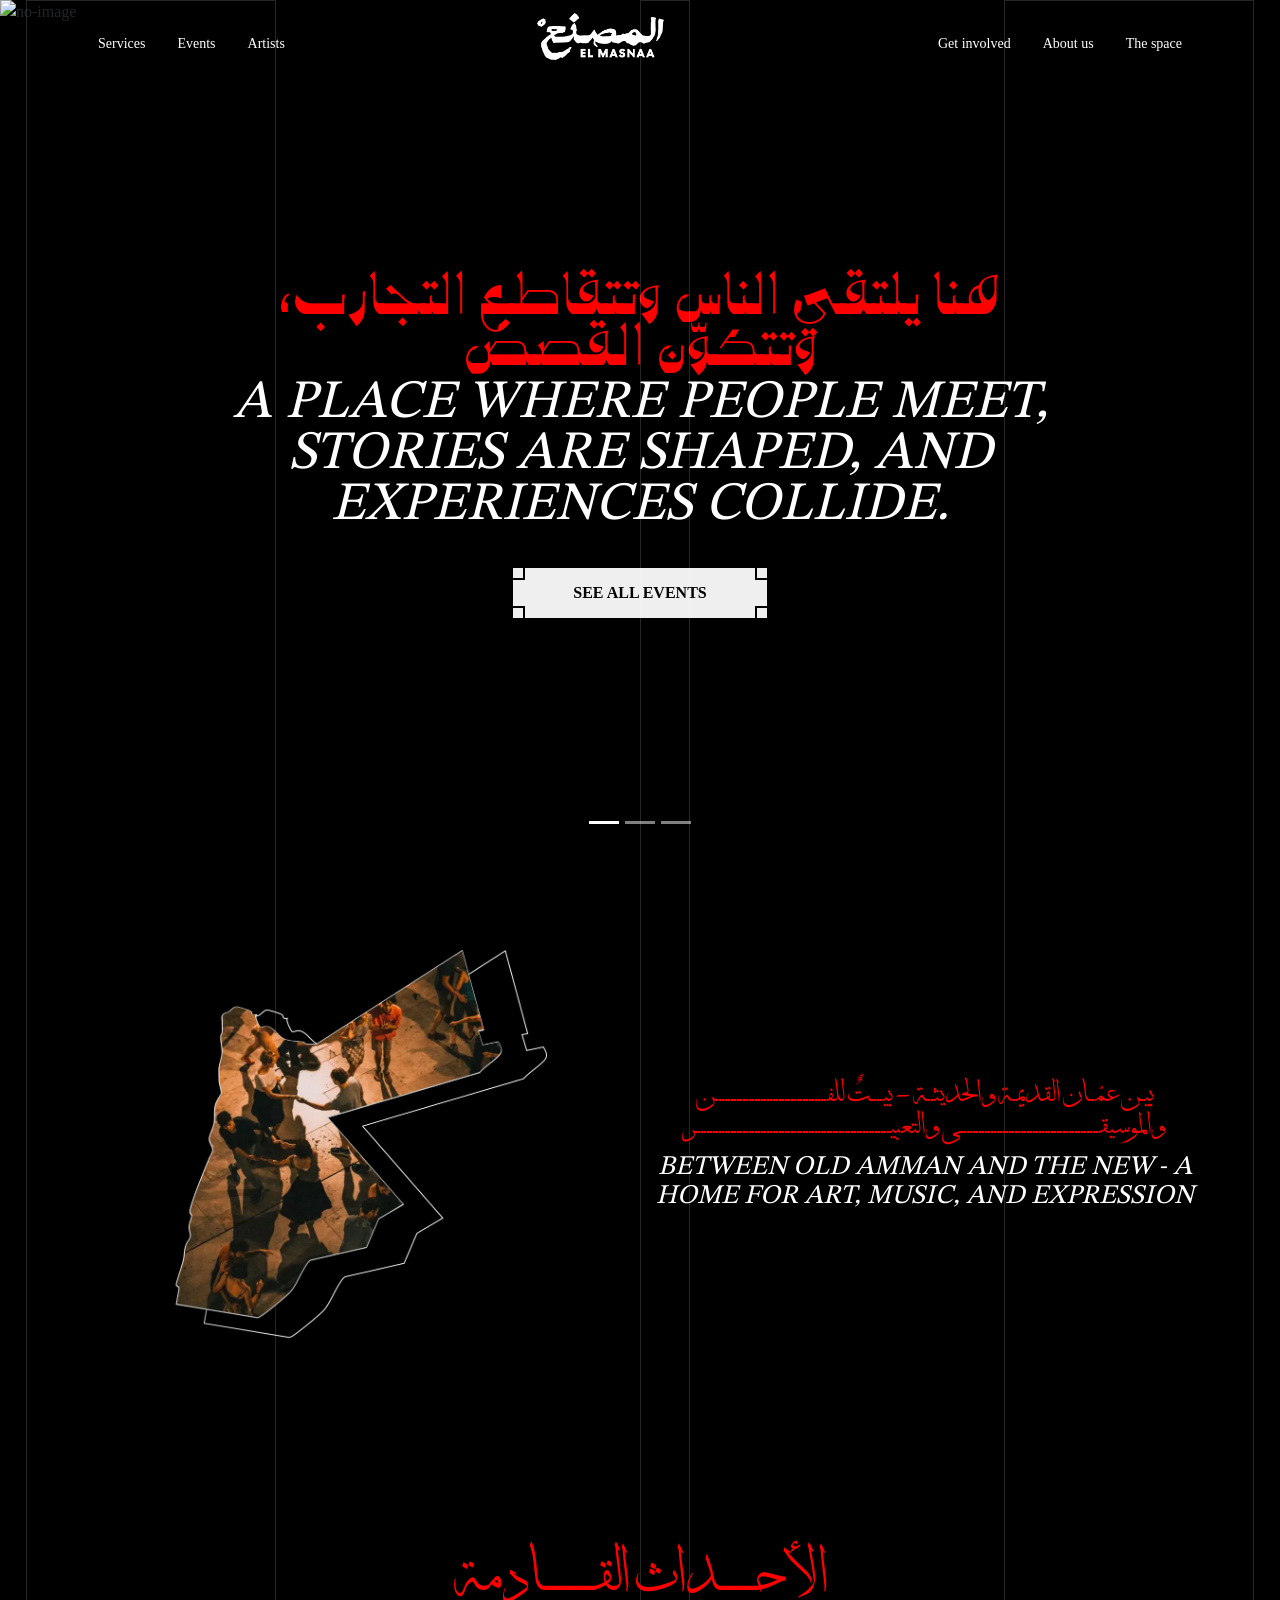
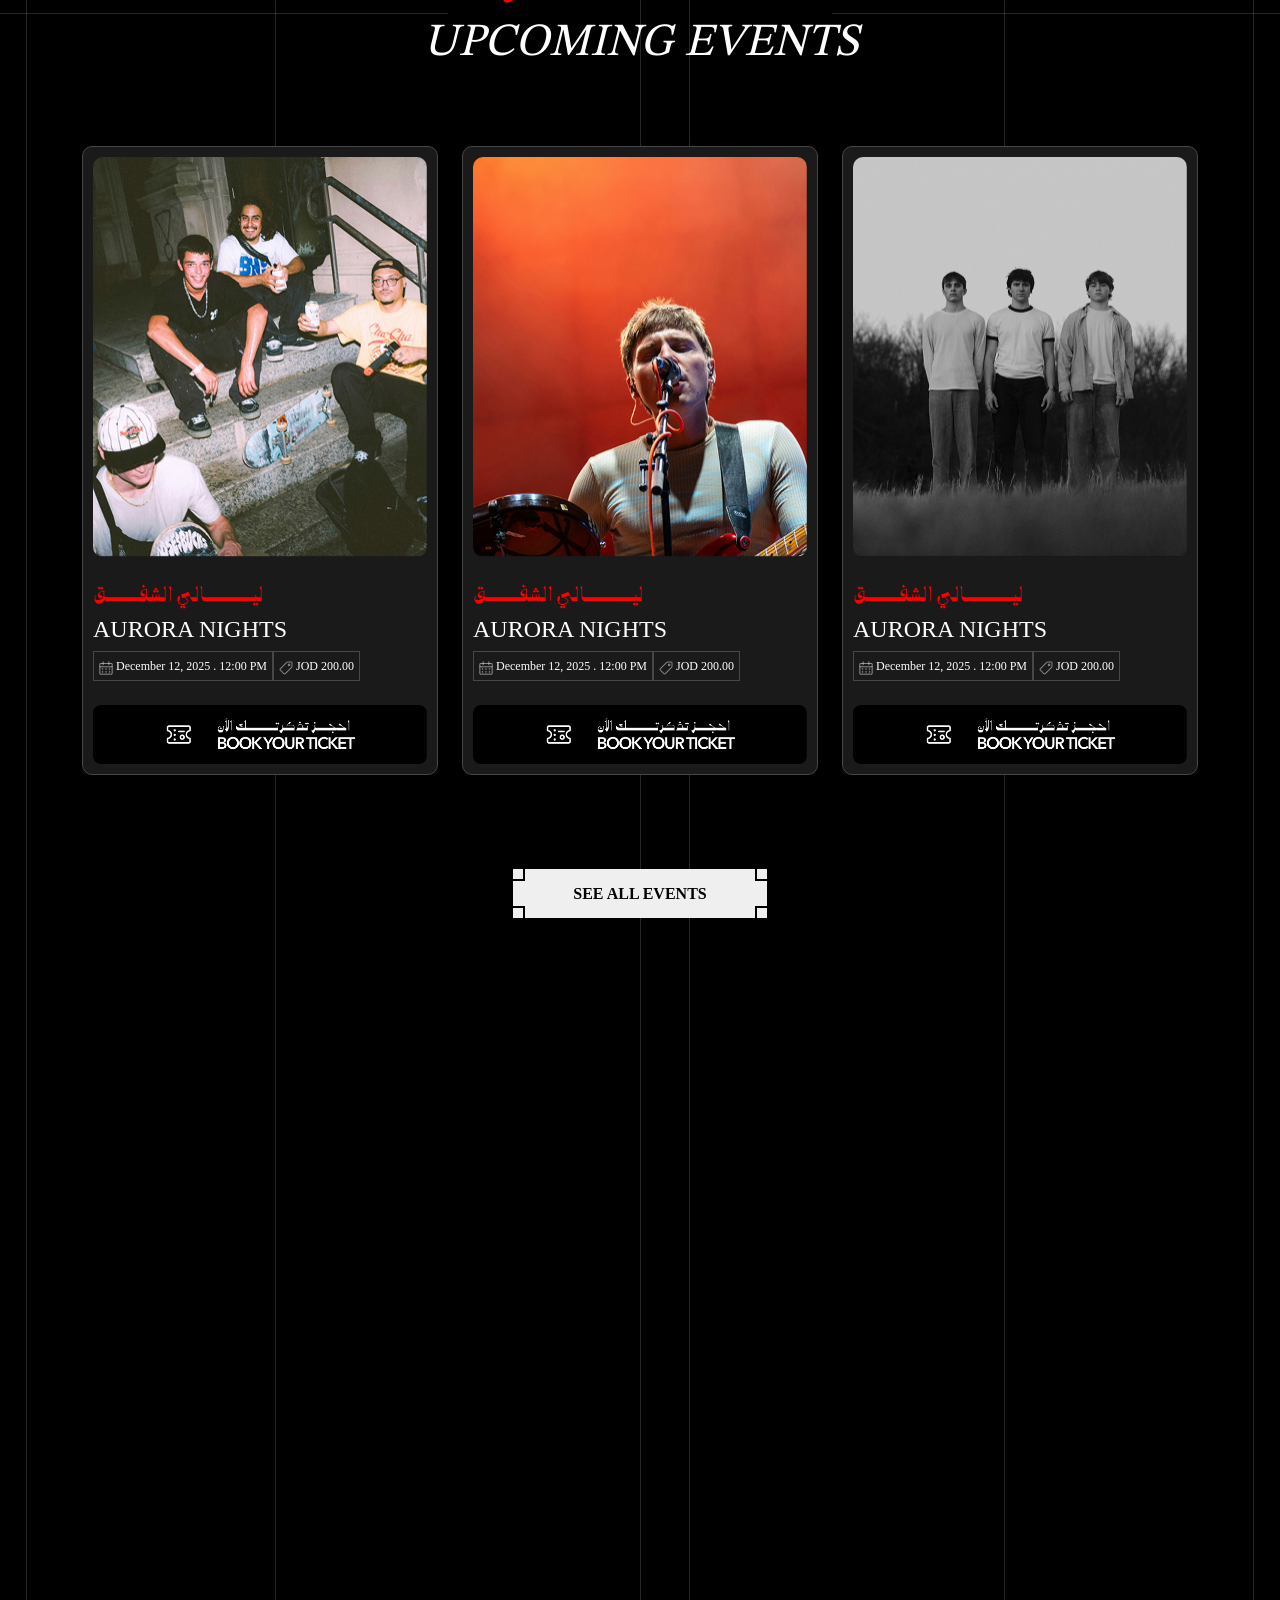
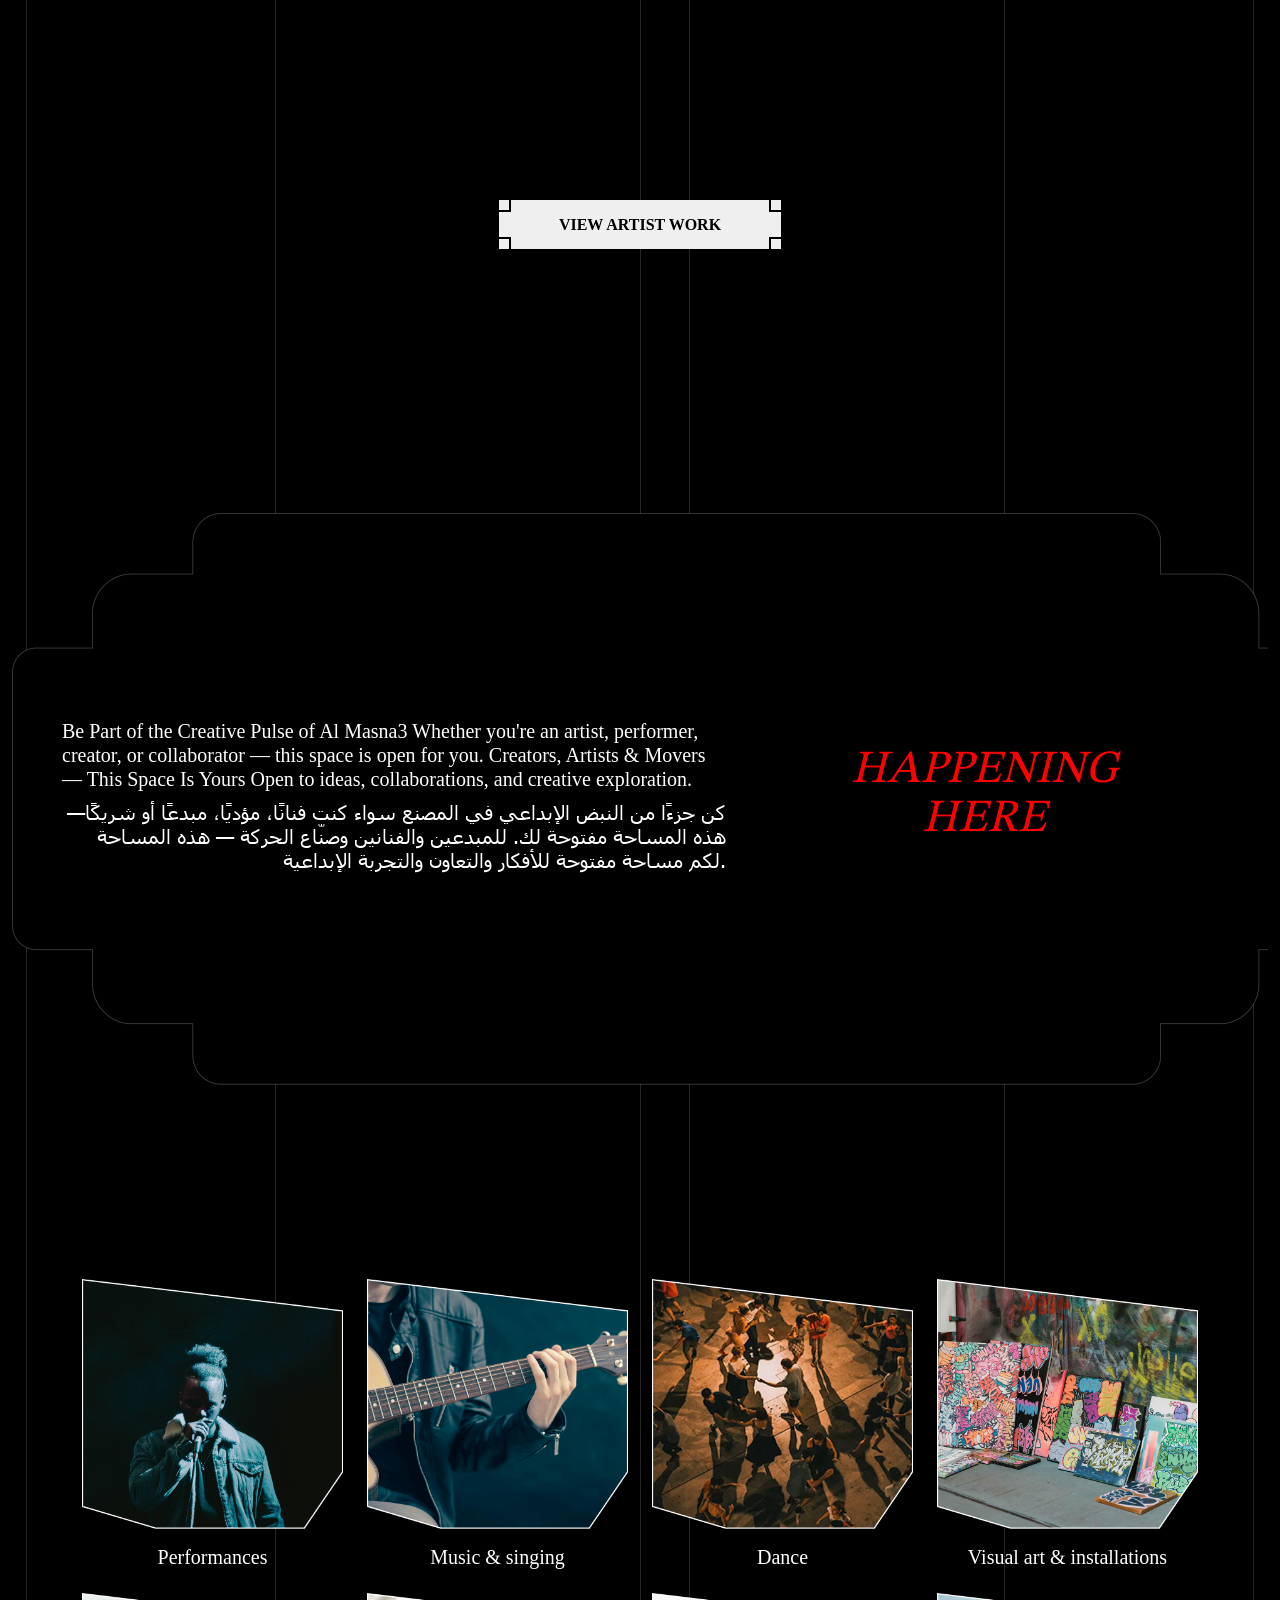
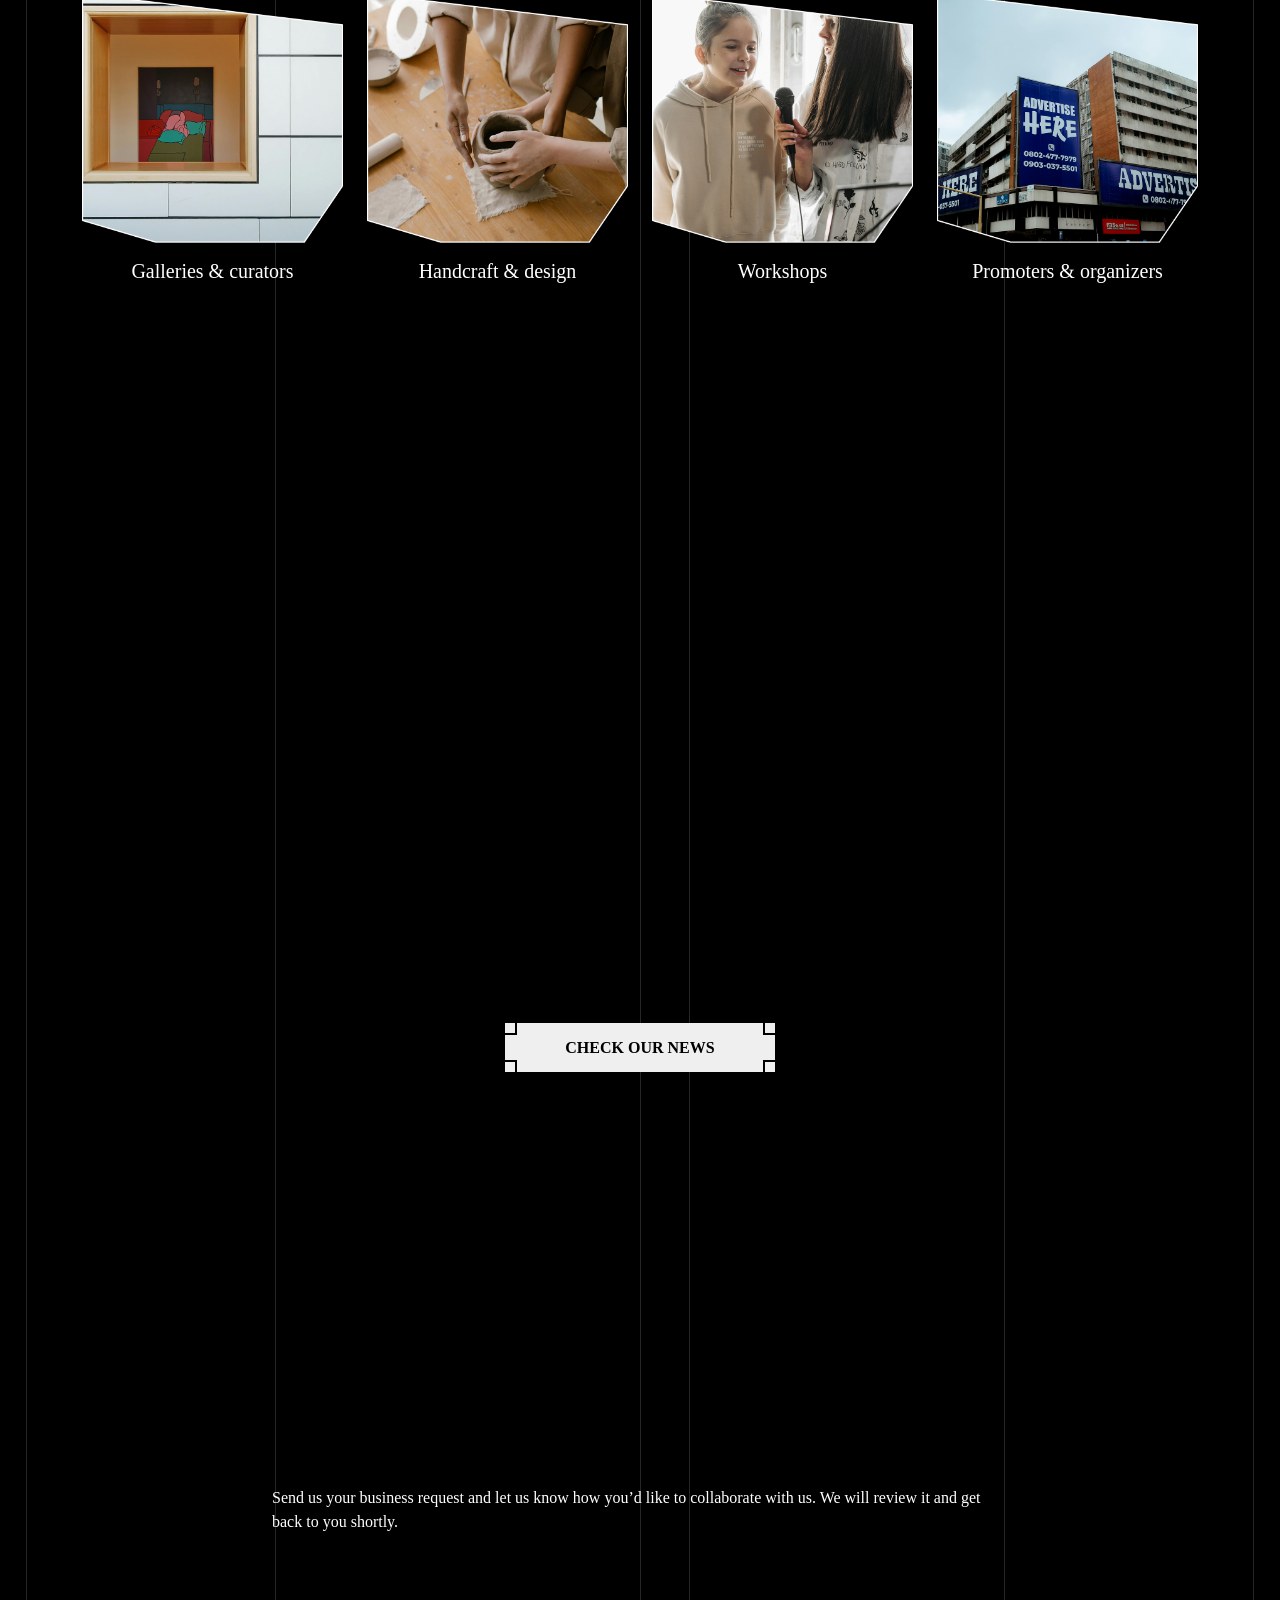
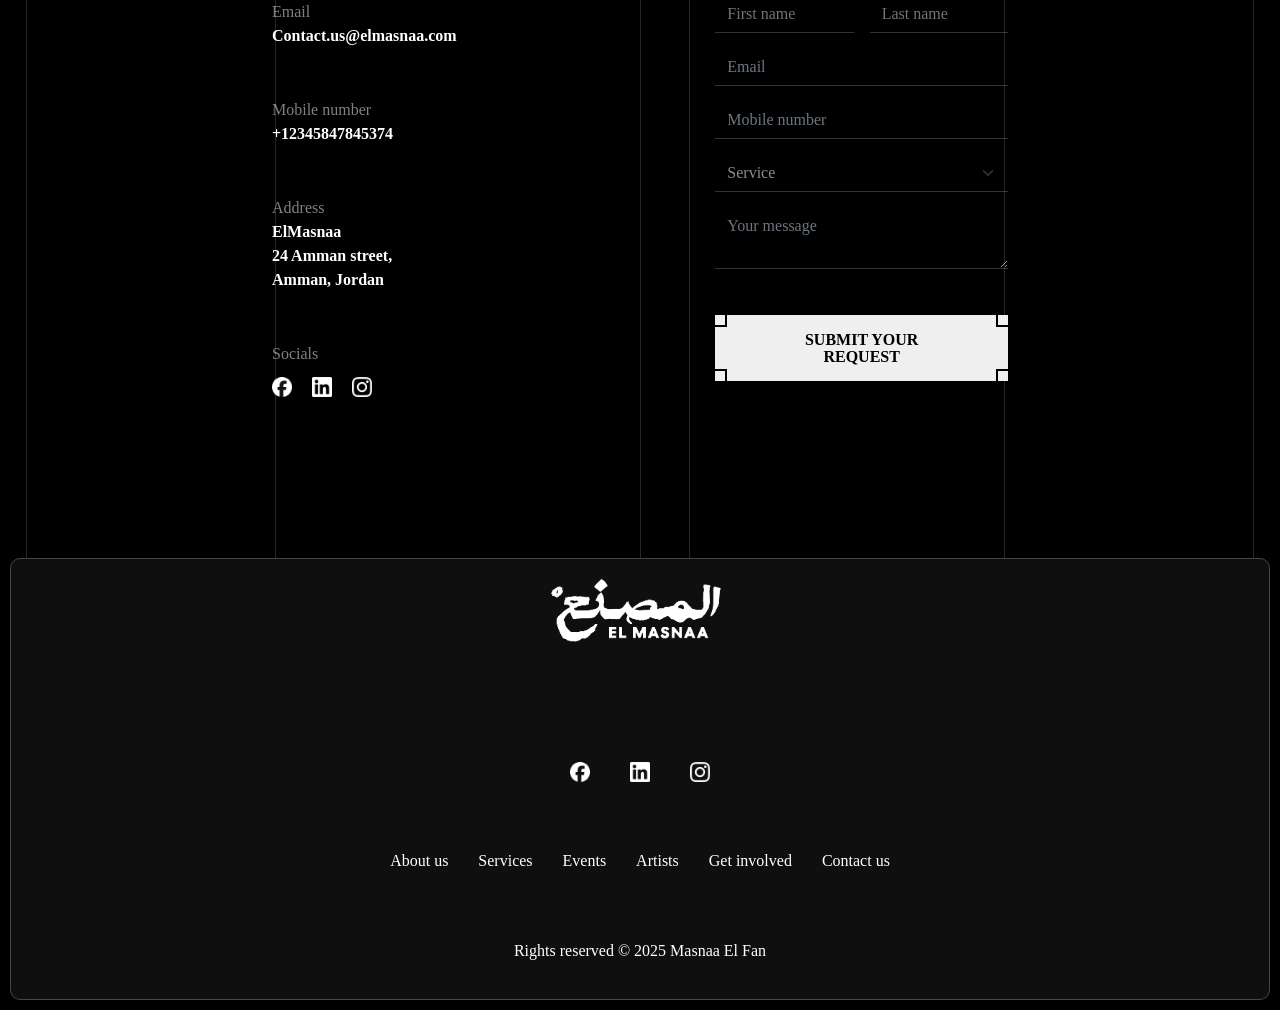
==== index.html @ 7da2823d "4_3_upload" ====
<!doctype html>
<html lang="en">
    <head>
        <meta charset="UTF-8" />
        <meta http-equiv="X-UA-Compatible" content="IE=edge" />
        <meta name="viewport" content="width=device-width, initial-scale=1.0" />
        <title>Portofilio</title>
        <!-- bootstrap -->
        <link rel="stylesheet" href="css/all.min.css" />
        <link rel="stylesheet" href="css/bootstrap.min.css" />
        <!-- owl carousel -->
        <link rel="stylesheet" href="css/owl.carousel.min.css" />
        <link rel="stylesheet" href="css/owl.theme.default.min.css" />

        <link rel="stylesheet" href="css/animate.css" />

        <link rel="preconnect" href="https://fonts.googleapis.com" />
        <link rel="preconnect" href="https://fonts.gstatic.com" crossorigin />
        <link
            href="https://fonts.googleapis.com/css2?family=Cairo:wght@200..1000&family=Montserrat:ital,wght@0,100..900;1,100..900&family=STIX+Two+Text:ital,wght@0,400..700;1,400..700&family=Train+One&display=swap"
            rel="stylesheet" />

        <link rel="stylesheet" href="css/style.css" />
    </head>
    <body class="vector">
        <div class="line"></div>
        <!-- <div class="loader">
        <img src="image/load.gif">
    </div> -->
        <div class="landing">
            <!-- nav bar -->
            <nav class="navbar navbar-expand-lg d-lg-none d-block">
                <div class="container">
                    <a class="navbar-brand" href="index.html">
                        <img
                            src="image/logo.png"
                            alt="logo"
                            class="logo"
                            style="height: 60px" />
                    </a>
                    <button
                        class="navbar-toggler"
                        style="color: white;"
                        type="button"
                        data-bs-toggle="collapse"
                        data-bs-target="#navbarSupportedContent"
                        aria-controls="navbarSupportedContent"
                        aria-expanded="false"
                        aria-label="Toggle navigation">
                        <i class="fa-solid fa-bars"></i>
                    </button>
                    <div class="collapse navbar-collapse"
                        id="navbarSupportedContent">
                        <ul class="navbar-nav ms-auto mb-2 mb-lg-0">
                            <li class="nav-item">
                                <a
                                    class="nav-link p-lg-3"
                                    aria-current="page"
                                    href="involved.html">Get involved</a>
                            </li>
                            <li class="nav-item">
                                <a class="nav-link p-lg-3"
                                    href="about.html">About us</a>
                            </li>
                            <li class="nav-item">
                                <a class="nav-link p-lg-3" href="space.html">The
                                    space</a>
                            </li>
                            <li class="nav-item">
                                <a class="nav-link p-lg-3"
                                    href="service.html">Services</a>
                            </li>
                            <li class="nav-item">
                                <a class="nav-link p-lg-3"
                                    href="event.html">Events</a>
                            </li>
                            <li class="nav-item">
                                <a class="nav-link p-lg-3"
                                    href="artist.html">Artists</a>
                            </li>
                        </ul>
                    </div>
                </div>
            </nav>
            <nav class="navbar navbar-expand-lg d-none d-lg-block">
                <div class="container">
                    <ul class="navbar-nav">
                        <li class="nav-item">
                            <a class="nav-link p-lg-3"
                                href="service.html">Services</a>
                        </li>
                        <li class="nav-item">
                            <a class="nav-link p-lg-3"
                                href="event.html">Events</a>
                        </li>
                        <li class="nav-item">
                            <a class="nav-link p-lg-3"
                                href="artist.html">Artists</a>
                        </li>
                    </ul>
                    <a class="navbar-brand" href="index.html">
                        <img
                            src="image/logo.png"
                            alt="logo"
                            class="logo"
                            style="height: 60px" />
                    </a>
                    <ul class="navbar-nav">
                        <li class="nav-item">
                            <a
                                class="nav-link p-lg-3"
                                aria-current="page"
                                href="involved.html">Get involved</a>
                        </li>
                        <li class="nav-item">
                            <a class="nav-link p-lg-3"
                                href="about.html">About us</a>
                        </li>
                        <li class="nav-item">
                            <a class="nav-link p-lg-3" href="space.html">The
                                space</a>
                        </li>
                    </ul>

                </div>
            </nav>
            <div class="slider">
                <div id="carouselExampleCaptions" class="carousel slide"
                    data-bs-ride="carousel">
                    <div class="carousel-indicators">
                        <button type="button"
                            data-bs-target="#carouselExampleCaptions"
                            data-bs-slide-to="0" class="active"
                            aria-current="true"
                            aria-label="Slide 1"></button>
                        <button type="button"
                            data-bs-target="#carouselExampleCaptions"
                            data-bs-slide-to="1" aria-label="Slide 2"></button>
                        <button type="button"
                            data-bs-target="#carouselExampleCaptions"
                            data-bs-slide-to="2" aria-label="Slide 3"></button>
                    </div>
                    <div class="carousel-inner">
                        <div class="carousel-item active">
                            <img src="image/banner1.png" class="d-block w-100"
                                alt="no-image">
                            <div class="carousel-caption d-none d-md-block">
                                <div class="heading text-center">
                                    <h1 class="color-red-banner">
                                        هنا يلتقي الناس وتتقاطع التجارب، وتتكوّن
                                        القصص
                                    </h1>
                                    <h3 class="color-white-banner">
                                        A place where people meet, stories are
                                        shaped,
                                        and experiences
                                        collide.
                                    </h3>
                                    <button class="custom-btn">
                                        <span>SEE ALL EVENTS</span>
                                    </button>
                                </div>
                            </div>
                        </div>
                        <div class="carousel-item">
                            <img src="image/banner3.png" class="d-block w-100"
                                alt="no-image">
                            <div class="carousel-caption">
                                <div class="heading text-center">
                                    <h1 class="color-red-banner">
                                        مجتمع يدعمك…
                                        <br>
                                        ومساحة تنتمي لها
                                    </h1>
                                    <h3 class="color-white-banner">
                                        A community that lifts you… be part of
                                        the movement
                                    </h3>
                                    <button class="custom-btn">
                                        <span>SEE ALL EVENTS</span>
                                    </button>
                                </div>
                            </div>
                        </div>
                        <div class="carousel-item">
                            <img src="image/banner2.png" class="d-block w-100"
                                alt="no-image">
                            <div class="carousel-caption d-none d-md-block">
                                <div class="heading text-center">
                                    <h1 class="color-red-banner">
                                        شراكات تصنع تأثيرًا…
                                        وتجارب تبقى
                                    </h1>
                                    <h3 class="color-white-banner">
                                        Partnerships that create impact… Let’s
                                        build something together
                                    </h3>
                                    <button class="custom-btn">
                                        <span>SEE ALL EVENTS</span>
                                    </button>
                                </div>
                            </div>
                        </div>
                    </div>
                </div>
            </div>
        </div>

        <!-- about -->

        <div class="about padding-100 wow bounceInUp" data-wow-duration="2s"
            data-wow-offset="200">
            <div class="container">
                <div class="row">
                    <div class="col-lg-6 col-12 d-flex justify-content-center">
                        <div class="image-about">
                            <img src="image/about.png" alt="About Us"
                                style="height: 400px" />
                        </div>
                    </div>
                    <div
                        class="col-lg-6 col-12 d-flex flex-column justify-content-center">
                        <div>
                            <h1 class="color-red title-about-ar">
                                بيـن عمّــان القديمـة والحديثــة - بيــــتٌ
                                للفـــــــــــــــــــــــــــــــــــــن
                                والموسيقــــــــــــــــــــــــــــــــــــــــــــــى
                                والتعبيـــــــــــــــــــــــــــــــــــــــــــــــــــــــــــــــــر
                            </h1>
                            <h3 class="text-white title-about-en">
                                Between Old Amman and the New - a home for art,
                                music, and expression
                            </h3>
                        </div>
                    </div>
                </div>
            </div>
        </div>

        <!-- event -->

        <div class="event padding-100">
            <div class="container">
                <div class="main-title wow fadeIn"
                    data-wow-duration="1s" data-wow-offset="200">
                    <h1 class="color-red text-center">
                        الأحـــــــداث القــــــــــادمة
                    </h1>
                    <h3 class="text-center text-white">
                        Upcoming events
                    </h3>
                </div>
                <div class="row">
                  <div class="col-lg-4 col-md-6 col-12 mb-3">
                        <a href="event-details.html" class="text-decoration-none">
                            <div class="card-event wow bounceInUp"
                            data-wow-duration="2s" data-wow-offset="200">
                            <img
                                src="image/event1.png"
                                alt="Event 1"
                                class="img-fluid"
                                style="height: 400px; width: 100%; border-radius: 10px" />
                            <h4 class="color-red title-ar mt-4">ليــــــالي الشفــــق</h4>
                            <h4 class="text-white title-en">AURORA NIGHTS</h4>
                            <div class="data-event">
                                <ul>
                                    <li>
                                        <img
                                            src="image/Calendar-3--Streamline-Ultimate.png"
                                            alt="Icon 1"
                                            class="img-fluid"
                                            style="height: 14px" />
                                        December 12, 2025 . 12:00 PM
                                    </li>
                                    <li>
                                        <img
                                            src="image/Tags--Streamline-Ultimate.png"
                                            alt="Icon 1"
                                            class="img-fluid"
                                            style="height: 14px" />
                                        JOD 200.00
                                    </li>
                                </ul>
                            </div>
                            <img src="image/btn.png" alt="Event 1"
                                class="img-fluid mt-2" />
                        </div>
                        </a>
                    </div>
                    <div class="col-lg-4 col-md-6 col-12 mb-3">
                        <a href="event-details.html" class="text-decoration-none">
                            <div class="card-event wow bounceInUp"
                            data-wow-duration="2s" data-wow-delay="0.5s"
                            data-wow-offset="200">
                            <img
                                src="image/event2.png"
                                alt="Event 1"
                                class="img-fluid"
                                style="height: 400px; width: 100%; border-radius: 10px" />
                            <h4 class="color-red title-ar mt-4">ليــــــالي الشفــــق</h4>
                            <h4 class="text-white title-en">AURORA NIGHTS</h4>
                            <div class="data-event">
                                <ul>
                                    <li>
                                        <img
                                            src="image/Calendar-3--Streamline-Ultimate.png"
                                            alt="Icon 1"
                                            class="img-fluid"
                                            style="height: 14px" />
                                        December 12, 2025 . 12:00 PM
                                    </li>
                                    <li>
                                        <img
                                            src="image/Tags--Streamline-Ultimate.png"
                                            alt="Icon 1"
                                            class="img-fluid"
                                            style="height: 14px" />
                                        JOD 200.00
                                    </li>
                                </ul>
                            </div>
                            <img src="image/btn.png" alt="Event 1"
                                class="img-fluid mt-2" />
                        </div>
                        </a>
                    </div>
                    <div class="col-lg-4 col-md-6 col-12 mb-3">
                        <a href="event-details.html" class="text-decoration-none">
                            <div class="card-event wow bounceInUp"
                            data-wow-duration="2s" data-wow-delay="1s"
                            data-wow-offset="200">
                            <img
                                src="image/event3.png"
                                alt="Event 1"
                                class="img-fluid"
                                style="height: 400px; width: 100%; border-radius: 10px" />
                            <h4 class="color-red title-ar mt-4">ليــــــالي الشفــــق</h4>
                            <h4 class="text-white title-en">AURORA NIGHTS</h4>
                            <div class="data-event">
                                <ul>
                                    <li>
                                        <img
                                            src="image/Calendar-3--Streamline-Ultimate.png"
                                            alt="Icon 1"
                                            class="img-fluid"
                                            style="height: 14px" />
                                        December 12, 2025 . 12:00 PM
                                    </li>
                                    <li>
                                        <img
                                            src="image/Tags--Streamline-Ultimate.png"
                                            alt="Icon 1"
                                            class="img-fluid"
                                            style="height: 14px" />
                                        JOD 200.00
                                    </li>
                                </ul>
                            </div>
                            <img src="image/btn.png" alt="Event 1"
                                class="img-fluid mt-2" />
                        </div>
                        </a>
                    </div>
                </div>
                <div class="d-flex justify-content-center mt-5">
                    <button class="custom-btn">
                        <span>SEE ALL EVENTS</span>
                    </button>
                </div>
            </div>
        </div>

        <!-- artist -->

        <div class="artist-section">
            <div class="container">
                <div class="main-title wow fadeIn mb-5" data-wow-duration="1s"
                    data-wow-offset="200">
                    <h1 class="color-red text-center">
                        فنانـــــــين تحــــــت الضــــــــــــــــــوء
                    </h1>
                    <h3 class="text-center text-white">Artists in spotlight</h3>
                </div>

                <div class="wow bounceInUp" data-wow-duration="1s"
                    data-wow-offset="200">
                    <p
                        class="text-center text-white title-artist"
                        style="margin-top: 100px; margin-bottom: 40px">
                        ARTIST NAME
                    </p>
                    <div class="row">
                        <div class="col-lg-4 col-12 mb-3">
                            <img
                                src="image/artist2.png"
                                alt="Artist 1"
                                class="img-fluid"
                                style="height: 300px" />
                        </div>
                        <div class="col-lg-8 col-12">
                            <img
                                src="image/artist1.png"
                                alt="Artist 1"
                                class="img-fluid"
                                style="height: 300px" />
                        </div>
                    </div>
                    <p class="text-white text-center mt-5 pargraph-artist">
                        Lorem Ipsum is simply dummy text of the printing and
                        typesetting
                        industry. Lorem Ipsum has been the industry's standard
                        dummy
                        text ever
                        since the 1500s, when an unknown printer took a ga
                    </p>
                </div>
                <div class="d-flex justify-content-center mt-5">
                    <button class="custom-btn">
                        <span>view artist work</span>
                    </button>
                </div>
            </div>
        </div>

        <!-- get involved -->
        <div class="padding-100 involved-section">
            <div class="container-fluid">
                <div class="main-title wow fadeIn mb-5" data-wow-duration="1s"
                    data-wow-offset="200">
                    <h1 class="color-red text-center">انضم
                        الينـــــــــــــــــــــــــــا</h1>
                    <h3 class="text-center text-white">Get Involved</h3>
                </div>
                <div class="bg-involved">
                    <div class="row">
                        <div class="col-lg-7 col-12">
                            <h5 class="text-white title-en">
                                Be Part of the Creative Pulse of Al Masna3
                                Whether you're an
                                artist, performer, creator, or collaborator —
                                this space is open
                                for you. Creators, Artists & Movers — This Space
                                Is Yours Open
                                to ideas, collaborations, and creative
                                exploration.
                            </h5>
                            <h5 class="text-white title-ar">
                                كن جزءًا من النبض الإبداعي في المصنع سواء كنت
                                فنانًا، مؤديًا،
                                مبدعًا أو شريكًا—هذه المساحة مفتوحة لك. للمبدعين
                                والفنانين
                                وصنّاع الحركة — هذه المساحة لكم مساحة مفتوحة
                                للأفكار والتعاون
                                والتجربة الإبداعية.
                            </h5>
                        </div>
                        <div
                            class="col-lg-5 col-12 d-flex align-items-center justify-content-center">
                            <h2 class="color-red text-center title">
                                HAPPENING <br />
                                HERE
                            </h2>
                        </div>
                    </div>
                </div>
            </div>
        </div>

        <!-- service -->

        <div>
            <div class="container">
                <div class="main-title wow fadeIn mb-5" data-wow-duration="1s"
                    data-wow-offset="200">
                    <h3 class="text-center text-white">
                        WHO CAN JOIN US
                    </h3>
                </div>
                <div class="row">
                    <div
                        class="col-lg-3 col-md-4 col-sm-6 col-12 mb-3 wow bounceInUp"
                        data-wow-duration="2s" data-wow-offset="200">
                        <img src="image/ser1.png" alt="Artist 1"
                            class="img-fluid"
                            style="height: 250px; width: 100%;" />
                        <h6
                            class="text-center text-white mt-3 font-card">Performances</h6>
                    </div>
                    <div
                        class="col-lg-3 col-md-4 col-sm-6 col-12 mb-3 wow bounceInUp"
                        data-wow-duration="2s" data-wow-delay="0.5s"
                        data-wow-offset="200">
                        <img src="image/ser2.png" alt="Artist 1"
                            class="img-fluid"
                            style="height: 250px; width: 100%;" />
                        <h6 class="text-center text-white mt-3 font-card">Music
                            &
                            singing</h6>
                    </div>
                    <div
                        class="col-lg-3 col-md-4 col-sm-6 col-12 mb-3 wow bounceInUp"
                        data-wow-duration="2s" data-wow-offset="200">
                        <img src="image/ser3.png" alt="Artist 1"
                            class="img-fluid"
                            style="height: 250px; width: 100%;" />
                        <h6
                            class="text-center text-white mt-3 font-card">Dance</h6>
                    </div>
                    <div
                        class="col-lg-3 col-md-4 col-sm-6 col-12 mb-3 wow bounceInUp"
                        data-wow-duration="2s" data-wow-delay="0.5s"
                        data-wow-offset="200">
                        <img src="image/ser4.png" alt="Artist 1"
                            class="img-fluid"
                            style="height: 250px; width: 100%;" />
                        <h6 class="text-center text-white mt-3 font-card">Visual
                            art &
                            installations</h6>
                    </div>
                    <div
                        class="col-lg-3 col-md-4 col-sm-6 col-12 mb-3 wow bounceInUp"
                        data-wow-duration="2s" data-wow-offset="200">
                        <img src="image/ser5.png" alt="Artist 1"
                            class="img-fluid"
                            style="height: 250px; width: 100%;" />
                        <h6
                            class="text-center text-white mt-3 font-card">Galleries
                            &
                            curators</h6>
                    </div>
                    <div
                        class="col-lg-3 col-md-4 col-sm-6 col-12 mb-3 wow bounceInUp"
                        data-wow-duration="2s" data-wow-delay="0.5s"
                        data-wow-offset="200">
                        <img src="image/ser6.png" alt="Artist 1"
                            class="img-fluid"
                            style="height: 250px; width: 100%;" />
                        <h6
                            class="text-center text-white mt-3 font-card">Handcraft
                            &
                            design</h6>
                    </div>
                    <div
                        class="col-lg-3 col-md-4 col-sm-6 col-12 mb-3 wow bounceInUp"
                        data-wow-duration="2s" data-wow-offset="200">
                        <img src="image/ser7.png" alt="Artist 1"
                            class="img-fluid"
                            style="height: 250px; width: 100%;" />
                        <h6
                            class="text-center text-white mt-3 font-card">Workshops</h6>
                    </div>
                    <div
                        class="col-lg-3 col-md-4 col-sm-6 col-12 mb-3 wow bounceInUp"
                        data-wow-duration="2s" data-wow-delay="0.5s"
                        data-wow-offset="200">
                        <img src="image/ser8.png" alt="Artist 1"
                            class="img-fluid"
                            style="height: 250px; width: 100%;" />
                        <h6
                            class="text-center text-white mt-3 font-card">Promoters
                            &
                            organizers</h6>
                    </div>
                </div>
            </div>
        </div>

        <!-- project -->
        <div class="padding-100 project-section">
            <div class="container">
                <div class="main-title wow fadeIn mb-5" data-wow-duration="1s"
                    data-wow-offset="200">
                    <h1 class="color-red text-center">
                        كـــــل ما هـــــــو جديـــــــــــد في
                        المصنـــــــــــــــــــــــــــــــــع
                    </h1>
                    <h3 class="text-center text-white">
                        All What’s new at masnaa el fan
                    </h3>
                </div>
                <div class="row">
                    <div class="col-lg-4 col-12">
                        <div class="wow bounceInUp" data-wow-duration="2s"
                            data-wow-offset="200">
                            <img
                                src="image/proj1.png"
                                alt="Project 1"
                                class="img-fluid mb-3"
                                style="height: 260px; width: 100%" />
                            <div class="text-white mb-3" style="opacity: 50%">
                                <img
                                    src="image/Calendar-3--Streamline-Ultimate.png"
                                    style="height: 14px"
                                    alt="Project 1"
                                    class="img-fluid" />
                                December 15, 2025
                            </div>
                            <p
                                class="text-white p-project"
                                style="
                  display: -webkit-box;
                  -webkit-line-clamp: 2;
                  -webkit-box-orient: vertical;
                  overflow: hidden;
                ">
                                Lorem Ipsum is simply dummy text of the printing
                                and typesetting
                                industry. Lorem Ipsum has been the industry's
                                standard dummy
                                text ever since the 1500s, when an unknown
                                printer took a ga
                            </p>
                        </div>
                    </div>
                    <div class="col-lg-4 col-12">
                        <div class="wow bounceInUp" data-wow-duration="2s"
                            data-wow-delay="0.5s" data-wow-offset="200">
                            <img
                                src="image/proj2.png"
                                alt="Project 1"
                                class="img-fluid mb-3"
                                style="height: 260px; width: 100%" />
                            <div class="text-white mb-3" style="opacity: 50%">
                                <img
                                    src="image/Calendar-3--Streamline-Ultimate.png"
                                    style="height: 14px"
                                    alt="Project 1"
                                    class="img-fluid" />
                                December 15, 2025
                            </div>
                            <p
                                class="text-white p-project"
                                style="
                  display: -webkit-box;
                  -webkit-line-clamp: 2;
                  -webkit-box-orient: vertical;
                  overflow: hidden;
                ">
                                Lorem Ipsum is simply dummy text of the printing
                                and typesetting
                                industry. Lorem Ipsum has been the industry's
                                standard dummy
                                text ever since the 1500s, when an unknown
                                printer took a ga
                            </p>
                        </div>
                    </div>
                    <div class="col-lg-4 col-12">
                        <div class="wow bounceInUp" data-wow-duration="2s"
                            data-wow-delay="1s" data-wow-offset="200">
                            <img
                                src="image/proj3.png"
                                alt="Project 1"
                                class="img-fluid mb-3"
                                style="height: 260px; width: 100%" />
                            <div class="text-white mb-3" style="opacity: 50%">
                                <img
                                    src="image/Calendar-3--Streamline-Ultimate.png"
                                    style="height: 14px"
                                    alt="Project 1"
                                    class="img-fluid" />
                                December 15, 2025
                            </div>
                            <p
                                class="text-white p-project"
                                style="
                  display: -webkit-box;
                  -webkit-line-clamp: 2;
                  -webkit-box-orient: vertical;
                  overflow: hidden;
                ">
                                Lorem Ipsum is simply dummy text of the printing
                                and typesetting
                                industry. Lorem Ipsum has been the industry's
                                standard dummy
                                text ever since the 1500s, when an unknown
                                printer took a ga
                            </p>
                        </div>
                    </div>
                </div>
                <div class="d-flex justify-content-center mt-5">
                    <button class="custom-btn">
                        <span>check our news</span>
                    </button>
                </div>
            </div>
        </div>

        <!-- contact us -->

        <div class="padding-100 contact-section">
            <div class="container">
                <div class="main-title wow fadeIn mb-5" data-wow-duration="1s"
                    data-wow-offset="200">
                    <h1 class="color-red text-center">
                        تواصــــل معنــــــــا
                    </h1>
                    <h3 class="text-center text-white">
                        Contact us
                    </h3>
                </div>
                <div class="row wow bounceInUp" data-wow-duration="2s"
                    data-wow-offset="200">
                    <div class="col-lg-2 col-12"></div>
                    <div class="col-lg-8 col-12">
                        <p class="text-white p-contact"
                            style="margin-top: 50px;">
                            Send us your business request and let us know how
                            you’d like to collaborate with us. We will review it
                            and get back to you shortly.
                        </p>
                        <div class="row">
                            <div class="col-lg-7 col-12">
                                <div class="contact-data">
                                    <p class="text-white">Email</p>
                                    <a
                                        href="mailto:Contact.us@elmasnaa.com">Contact.us@elmasnaa.com</a>
                                </div>
                                <div class="contact-data">
                                    <p class="text-white">Mobile number</p>
                                    <a
                                        href="tel:+12345847845374">+12345847845374</a>
                                </div>
                                <div class="contact-data">
                                    <p class="text-white">Address</p>
                                    <a class="text-white">
                                        ElMasnaa
                                        <br>
                                        24 Amman street,
                                        <br>
                                        Amman, Jordan
                                    </a>
                                </div>
                                <div class="contact-data">
                                    <p class="text-white mb-2">Socials</p>
                                    <ul class="social-media">
                                        <li>
                                            <img src="image/facebook.png"
                                                alt="Facebook"
                                                style="height: 20px; width: 20px;" />
                                        </li>
                                        <li>
                                            <img src="image/linkedin.png"
                                                alt="LinkedIn"
                                                style="height: 20px; width: 20px;" />
                                        </li>
                                        <li>
                                            <img src="image/instgram.png"
                                                alt="Instagram"
                                                style="height: 20px; width: 20px;" />
                                        </li>
                                    </ul>
                                </div>
                            </div>
                            <div class="col-lg-5 col-12">
                                <form class="row g-3" style="margin-top: 30px;">
                                    <div class="col-md-6 col-12">
                                        <input type="text" class="form-control"
                                            id="validationDefault01"
                                            placeholder="First name" required>
                                    </div>
                                    <div class="col-md-6 col-12">
                                        <input type="text" class="form-control"
                                            id="validationDefault02"
                                            placeholder="Last name" required>
                                    </div>
                                    <div class="col-md-12">
                                        <input type="email" class="form-control"
                                            id="validationDefault03"
                                            placeholder="Email" required>
                                    </div>
                                    <div class="col-md-12">
                                        <input type="tel" class="form-control"
                                            id="validationDefault04"
                                            placeholder="Mobile number"
                                            required>
                                    </div>
                                    <div class="col-md-12">
                                        <select class="form-select"
                                            id="validationDefault04" required>
                                            <option selected disabled
                                                value>Service</option>
                                            <option>...</option>
                                        </select>
                                    </div>
                                    <div class="col-md-12">
                                        <textarea class="form-control"
                                            id="validationTextarea"
                                            placeholder="Your message"
                                            required></textarea>
                                    </div>
                                    <div class="col-12">

                                        <button class="custom-btn w-100"
                                            type="submit">
                                            <span>Submit your
                                                request</span>
                                        </button>
                                    </div>
                                </form>
                            </div>
                        </div>
                    </div>
                    <div class="col-lg-2 col-12"></div>
                </div>
            </div>
        </div>

        <div class="footer">
            <div class="container">
                <div class="d-flex justify-content-center wow fadeIn"
                    data-wow-duration="2s" data-wow-offset="200">
                    <img src="image/logo.png" style="height: 80px;" alt="Logo">
                </div>
                <div class="d-flex justify-content-center"
                    style="margin-top: 100px;">
                    <ul class="social-media" style="gap: 40px;">
                        <li>
                            <img src="image/facebook.png"
                                alt="Facebook"
                                style="height: 20px; width: 20px;" />
                        </li>
                        <li>
                            <img src="image/linkedin.png"
                                alt="LinkedIn"
                                style="height: 20px; width: 20px;" />
                        </li>
                        <li>
                            <img src="image/instgram.png"
                                alt="Instagram"
                                style="height: 20px; width: 20px;" />
                        </li>
                    </ul>
                </div>
                <div style="margin: 50px 0;"
                    class="d-flex flex-wrap justify-content-center">
                    <ul class="link-footer">
                        <li>About us</li>
                        <li>Services</li>
                        <li>Events</li>
                        <li>Artists</li>
                        <li>Get involved</li>
                        <li>Contact us</li>
                    </ul>
                </div>
                <p class="text-center text-white">
                    Rights reserved © 2025 Masnaa El Fan
                </p>
            </div>
        </div>

        <!-- scroll to top -->
        <a href="#" class="scroll-top">
            <div class="top">
                <i class="fa-solid fa-angle-up fa-lg"></i>
            </div>
        </a>

        <script src="js/bootstrap.bundle.min.js"></script>
        <script src="js/all.min.js"></script>

        <script src="js/jquery-1.10.1.min.js"></script>
        <script src="js/owl.carousel.min.js"></script>

        <script src="js/main.js"></script>

        <script src="js/wow.min.js"></script>

        <script>
      new WOW().init();
      </script>
    </body>
</html>
---- css/style.css ----
:root {
  --main-color: #ff0000;
  --gray-color: #7b7d7f;
  --black-color: #000000;
}

@font-face {
  font-family: Momken;
  src: url("../fonts/Arb/PrimaryFontMomken.ttf");
}
@font-face {
  font-family: Tahoma;
  src: url("../fonts/Arb/SecondaryFontTahoma.ttf");
}
@font-face {
  font-family: Thuluth;
  src: url("../fonts/Arb/StylingFontAThuluth.ttf");
}
@font-face {
  font-family: STIXTwoText;
  src: url("../fonts/Eng/PrimaryFont/STIXTwoText.ttf");
}
@font-face {
  font-family: STIXTwoTextItalic;
  src: url("../fonts/Eng/PrimaryFont/STIXTwoTextItalic.ttf");
}
@font-face {
  font-family: Avenir;
  src: url("../fonts/Eng/SecondaryFont/Avenir.ttc");
}
@font-face {
  font-family: AvenirNext;
  src: url("../fonts/Eng/SecondaryFont/AvenirNext.ttc");
}

body {
  font-family: AvenirNext;
  background-color: var(--black-color);
}
.font-ar {
  font-family: Thuluth;
  font-weight: 400;
  font-size: 31px;
}
.font-en {
  font-family: STIXTwoText;
  font-weight: 400;
  font-style: Italic;
  font-size: 23px;
  text-transform: uppercase;
}
.title {
  text-transform: uppercase;
  color: white;
}
.font-card {
  font-family: AvenirNext;
  font-size: 20px;
  text-align: center;
}
.padding-100 {
  padding: 100px 0;
}
.loader {
  width: 100%;
  height: 100vh;
  background-color: white;
  z-index: 10000;
  position: fixed;
  display: flex;
  justify-content: center;
  align-items: center;
}

.color-red {
  color: var(--main-color);
}

/* landing */
.landing-event-details{
  background-image: url("../image/banner1.png");
  background-size: cover;
  background-position: center;
  height: 1000px;
  position: relative;
}
.landing {
  width: 100%;
  height: 850px;
  position: relative;
  z-index: -3;
}
.slider {
  position: absolute;
  top: 0;
  left: 0;
  width: 100%;
}
.carousel {
  height: 850px;
}
.carousel-item img {
  height: 850px;
  object-fit: cover;
}
.carousel-caption {
  bottom: 25%;
}

/* start scroll to top */
.scroll-top {
  background-color: black;
  color: white;
  width: 40px;
  height: 40px;
  border-radius: 5px;
  box-shadow:
    #000000 5px 5px 15px,
    #4d4d4d -5px -5px 15px;
  position: fixed;
  bottom: 10px;
  right: 10px;
  display: none;
  transition: 0.3s ease;
}
.top {
  width: 40px;
  height: 40px;
  display: flex;
  justify-content: center;
  align-items: center;
}
.scroll-top:hover {
  background-color: #131419;
  color: white;
}
/* end scroll to top */

/* start navbar */
.navbar {
  z-index: 999;
}
.fixed-top {
  background-color: rgb(38, 38, 38, 0.7);
}
.navbar-brand {
  color: var(--black-color);
}
.navbar-brand:hover {
  color: var(--black-color);
}
.nav-link {
  color: white;
  font-family: AvenirNext;
  font-weight: normal;
  font-size: 14px;
  font-weight: 400;
}
.nav-link:hover,
.nav-link.active {
  color: var(--main-color);
}
/* end navbar */

/* start landing */

.section-about {
  width: 40px;
  height: 60px;
  border-radius: 50px;
  border: 2px solid white;
  box-shadow:
    #000000 3px 3px 8px,
    #4d4d4d -1px -1px 4px;
  position: absolute;
  bottom: 0;
  left: 50%;
  margin-bottom: 60px;
  display: flex;
  justify-content: center;
  align-items: flex-end;
  z-index: 999;
}
.animation {
  width: 4px;
  height: 12px;
  border-radius: 50px;
  background-color: white;
  margin-bottom: 10px;
  animation-name: Moving;
  animation-duration: 0.9s;
  animation-iteration-count: infinite;
  animation-timing-function: linear;
}
@keyframes Moving {
  from {
    transform: translatey(0px);
  }
  to {
    transform: translatey(-5px);
  }
}

.color-red-banner {
  color: var(--main-color);
  font-family: Momken;
  font-weight: 400;
  font-size: 68px;
  line-height: 75%;
  letter-spacing: 0%;
  text-align: center;
  text-transform: uppercase;
}
.color-white-banner {
  color: white;
  font-family: STIXTwoText;
  font-weight: 400;
  font-style: Italic;
  font-size: 54px;
  line-height: 94%;
  letter-spacing: -4%;
  text-align: center;
  text-transform: uppercase;
}
/* end landing */
.title-about-ar {
  font-family: Thuluth;
  font-weight: 400;
  font-size: 30px;
  line-height: 107%;
  letter-spacing: 0%;
  text-align: center;
  text-transform: uppercase;
}

.title-about-en {
  font-family: STIXTwoText;
  font-weight: 400;
  font-style: Italic;
  font-size: 27px;
  line-height: 107%;
  letter-spacing: -7%;
  text-align: center;
  text-transform: uppercase;
}
.list-about li .title-about {
  font-family: Thuluth;
  font-weight: 400;
  font-size: 18px;
}
.list-about li p {
  font-family: STIXTwoText;
  font-weight: 400;
  font-style: Italic;
  font-size: 18px;
  text-transform: uppercase;
}

.main-title {
  margin-bottom: 80px;
  position: relative;
}
.main-title h1 {
  font-family: Thuluth;
  font-weight: 400;
  font-size: 62px;
  line-height: 100%;
  letter-spacing: 0%;
  text-align: center;
}
.main-title h3 {
  font-family: STIXTwoText;
  font-weight: 400;
  font-style: Italic;
  font-size: 46px;
  line-height: 100%;
  letter-spacing: -7%;
  text-align: center;
  text-transform: uppercase;
}

.card-event {
  border: 1px solid #474747;
  background-color: #1a1a1a;
  border-radius: 10px;
  padding: 10px;
}
.card-event .title-ar {
  font-family: Momken;
  font-weight: 400;
  font-size: 24px;
  line-height: 107%;
  letter-spacing: 0%;
}
.card-event .title-en {
  font-family: AvenirNext;
  font-weight: normal;
}
.title-artist {
  font-family: AvenirNext;
  font-size: 24px;
}
.pargraph-artist {
  font-family: AvenirNext;
  font-weight: 500;
  text-align: center;
}
.data-event ul {
  list-style: none;
  padding: 0;
  display: flex;
  color: white;
  font-weight: normal;
  font-size: 14px;
}
.data-event ul li {
  border: 1px solid #474747;
  padding: 5px;
  font-size: 12px;
}
.bg-involved {
  background-image: url("../image/bg-involved.png");
  background-size: cover;
  background-repeat: no-repeat;
  height: 572px;
  display: flex;
  justify-content: center;
  align-items: center;
  padding: 50px;
  /* z-index: 99999; */
}
.bg-involved .title-en {
  font-family: AvenirNext;
  font-size: 20px;
}
.bg-involved .title-ar {
  font-family: Tahoma;
  font-weight: 400;
  font-size: 20px;
  text-align: right;
}
.bg-involved .title {
  font-family: STIXTwoText;
  font-weight: 400;
  font-style: Italic;
  font-size: 46px;
  line-height: 107%;
  letter-spacing: -7%;
  text-align: center;
}

.p-project {
  font-family: AvenirNext;
  font-size: 14px;
}
.contact-data {
  margin: 50px 0;
}
.contact-data p {
  opacity: 50%;
  margin-bottom: 0;
}
.contact-data a {
  text-decoration: none;
  color: white;
  font-weight: bold;
}
.p-contact {
  font-family: AvenirNext;
}
.form-control,
.form-select {
  background-color: transparent;
  border-radius: inherit;
  border-bottom: 1px solid #ffffff33 !important;
  border: none;
  color: #8c8c8c;
}
.social-media {
  list-style: none;
  padding: 0;
  display: flex;
  gap: 20px;
}
.footer {
  border: 1px solid #474747;
  background-color: #0f0f0f;
  border-radius: 10px;
  padding: 20px;
  margin: 10px;
}
.link-footer {
  list-style: none;
  padding: 0;
  display: flex;
  flex-wrap: wrap;
  gap: 30px;
  color: white;
}

/* about page */
.list-about {
  list-style: none;
  padding: 0;
  display: flex;
  flex-wrap: wrap;
  gap: 30px;
}
.bg-about {
  background-image:
    linear-gradient(180deg, rgba(0, 0, 0, 0) 0%, #000000 100%),
    url("../image/bg-about.png");
  background-size: contain;
  background-position: top;
  background-repeat: no-repeat;
}
.line-about {
  height: 150px;
  position: relative;
}
.line-about::after {
  content: "";
  position: absolute;
  top: 0;
  right: 0;
  width: 100%;
  height: 1px;
  background-color: white;
}
.list-about li a {
  color: #ffffff4d;
}
.list-about .active p {
  color: white;
}
.list-about .active .title-about {
  color: var(--main-color);
}
.list-about .active {
  position: relative;
}
.list-about .active::before {
  content: "";
  position: absolute;
  top: 125%;
  right: 50%;
  width: 1px;
  height: 122px;
  background-color: white;
}
.event-list {
  margin-bottom: 80px;
}
.event-list li {
  font-family: STIXTwoText;
  background-color: transparent;
  color: white;
  padding: 7px 15px;
  border-radius: 20px;
  border: 1px solid white;
  margin: 10px;
  cursor: pointer;
}

.event-list li.active,
.event-list li:hover {
  background-color: var(--main-color);
  color: white;
  padding: 7px 15px;
  border-radius: 20px;
  border: 1px solid var(--main-color);
}

.btn-banner {
  background-color: white;
  background-image: url("../image/img-btn.png");
  background-size: cover;
  background-repeat: no-repeat;
  padding: 3px 20px;
  font-weight: bold;
  margin-top: 30px;
  transition: all 0.5s ease;
}
.btn-banner:hover {
  transform: scale(1.1);
  background-color: gainsboro;
}

.custom-btn {
  position: relative;
  border: none;
  padding: 16px 60px;
  margin-top: 30px;
  transition: all 0.5s ease;
  font-weight: 600;
  font-size: 16px;
  line-height: 107%;
  letter-spacing: -7%;
  text-transform: uppercase;
  transition: all 0.5s ease;
}
.custom-btn:hover {
  transform: scale(1.1);
  background-color: rgb(204, 204, 204);
}

/* Corner decorations */
.custom-btn::before,
.custom-btn::after {
  content: "";
  position: absolute;
  width: 12px;
  height: 12px;
  border: 2px solid #000;
}

/* Top Left */
.custom-btn::before {
  top: 0px;
  left: 0px;
  border-left: none;
  border-top: none;
}

/* Bottom Right */
.custom-btn::after {
  bottom: 0px;
  right: 0px;
  border-right: none;
  border-bottom: none;
}

/* Extra corners using span */
.custom-btn span::before,
.custom-btn span::after {
  content: "";
  position: absolute;
  width: 12px;
  height: 12px;
  border: 2px solid #000;
}

.custom-btn span::before {
  top: 0px;
  right: 0px;
  border-right: none;
  border-top: none;
}

.custom-btn span::after {
  bottom: 0px;
  left: 0px;
  border-left: none;
  border-bottom: none;
}

.custom-btn2 {
  background-color: var(--black-color);
  color: white;
  position: relative;
  border: none;
  padding: 16px 60px;
  margin-top: 30px;
  transition: all 0.5s ease;
  font-weight: 600;
  font-size: 16px;
  line-height: 107%;
  letter-spacing: -7%;
  text-transform: uppercase;
}

/* Corner decorations */
.custom-btn2::before,
.custom-btn2::after {
  content: "";
  position: absolute;
  width: 12px;
  height: 12px;
  border: 2px solid #fff;
}

/* Top Left */
.custom-btn2::before {
  top: 0px;
  left: 0px;
  border-left: none;
  border-top: none;
}

/* Bottom Right */
.custom-btn2::after {
  bottom: 0px;
  right: 0px;
  border-right: none;
  border-bottom: none;
}

/* Extra corners using span */
.custom-btn2 span::before,
.custom-btn2 span::after {
  content: "";
  position: absolute;
  width: 12px;
  height: 12px;
  border: 2px solid #fff;
}

.custom-btn2 span::before {
  top: 0px;
  right: 0px;
  border-right: none;
  border-top: none;
}

.custom-btn2 span::after {
  bottom: 0px;
  left: 0px;
  border-left: none;
  border-bottom: none;
}
.title-event h1{
  color: #FFF;
text-align: center;
font-family: AvenirNext;
font-size: 42px;
font-style: italic;
font-weight: 400;
line-height: 107%; /* 44.94px */
text-transform: uppercase;
}
.title-event p{
  color: #FFF;
text-align: center;
font-family: AvenirNext;
font-size: 16px;
font-style: italic;
/* font-weight: 400; */
line-height: normal;
}
/* .bg-event-details{
  position: relative;
} */
.title-event{
    width: 700px;
    position: absolute;
    left: 21%;
    top: 42%;

}


/* draw vector */

.vector {
  position: relative;
}

.vector::before {
  content: "";
  width: 250px;
  height: 100%;
  position: absolute;
  top: 0;
  left: 2%;
  background-color: transparent;
  border: 1px solid #ffffff26;
  z-index: -1;
}
.vector::after {
  content: "";
  width: 250px;
  height: 100%;
  position: absolute;
  top: 0;
  right: 2%;
  background-color: transparent;
  border: 1px solid #ffffff26;
  z-index: -1;
}
.line {
  width: 50px;
  height: 100%;
  position: absolute;
  top: 0;
  left: 50%;
  background-color: transparent;
  border: 1px solid #ffffff26;
  z-index: -1;
}
 .main-title::before {
  content: "";
  width: 456px;
  height: 1px;
  position: absolute;
  top: 54%;
  left: -90px;
  background-color: #ffffff26;
}
.main-title::after {
  content: "";
  width: 456px;
  height: 1px;
  position: absolute;
  top: 54%;
  right: -90px;
  background-color: #ffffff26;
}
.involved-section .main-title::before{
  left: 15px;
  width: 500px;
}
.involved-section .main-title::after{
  right: 15px;
  width: 500px;
}
.artist-section .main-title::after,
.artist-section .main-title::before{
  width: 420px;
}
.project-section .main-title::after,
.project-section .main-title::before{
  width: 285px;
}
.contact-section .main-title::after,
.contact-section .main-title::before{
  width: 520px;
}
.image-vector{
  position: absolute;
left: 181px;
bottom: 0;
}
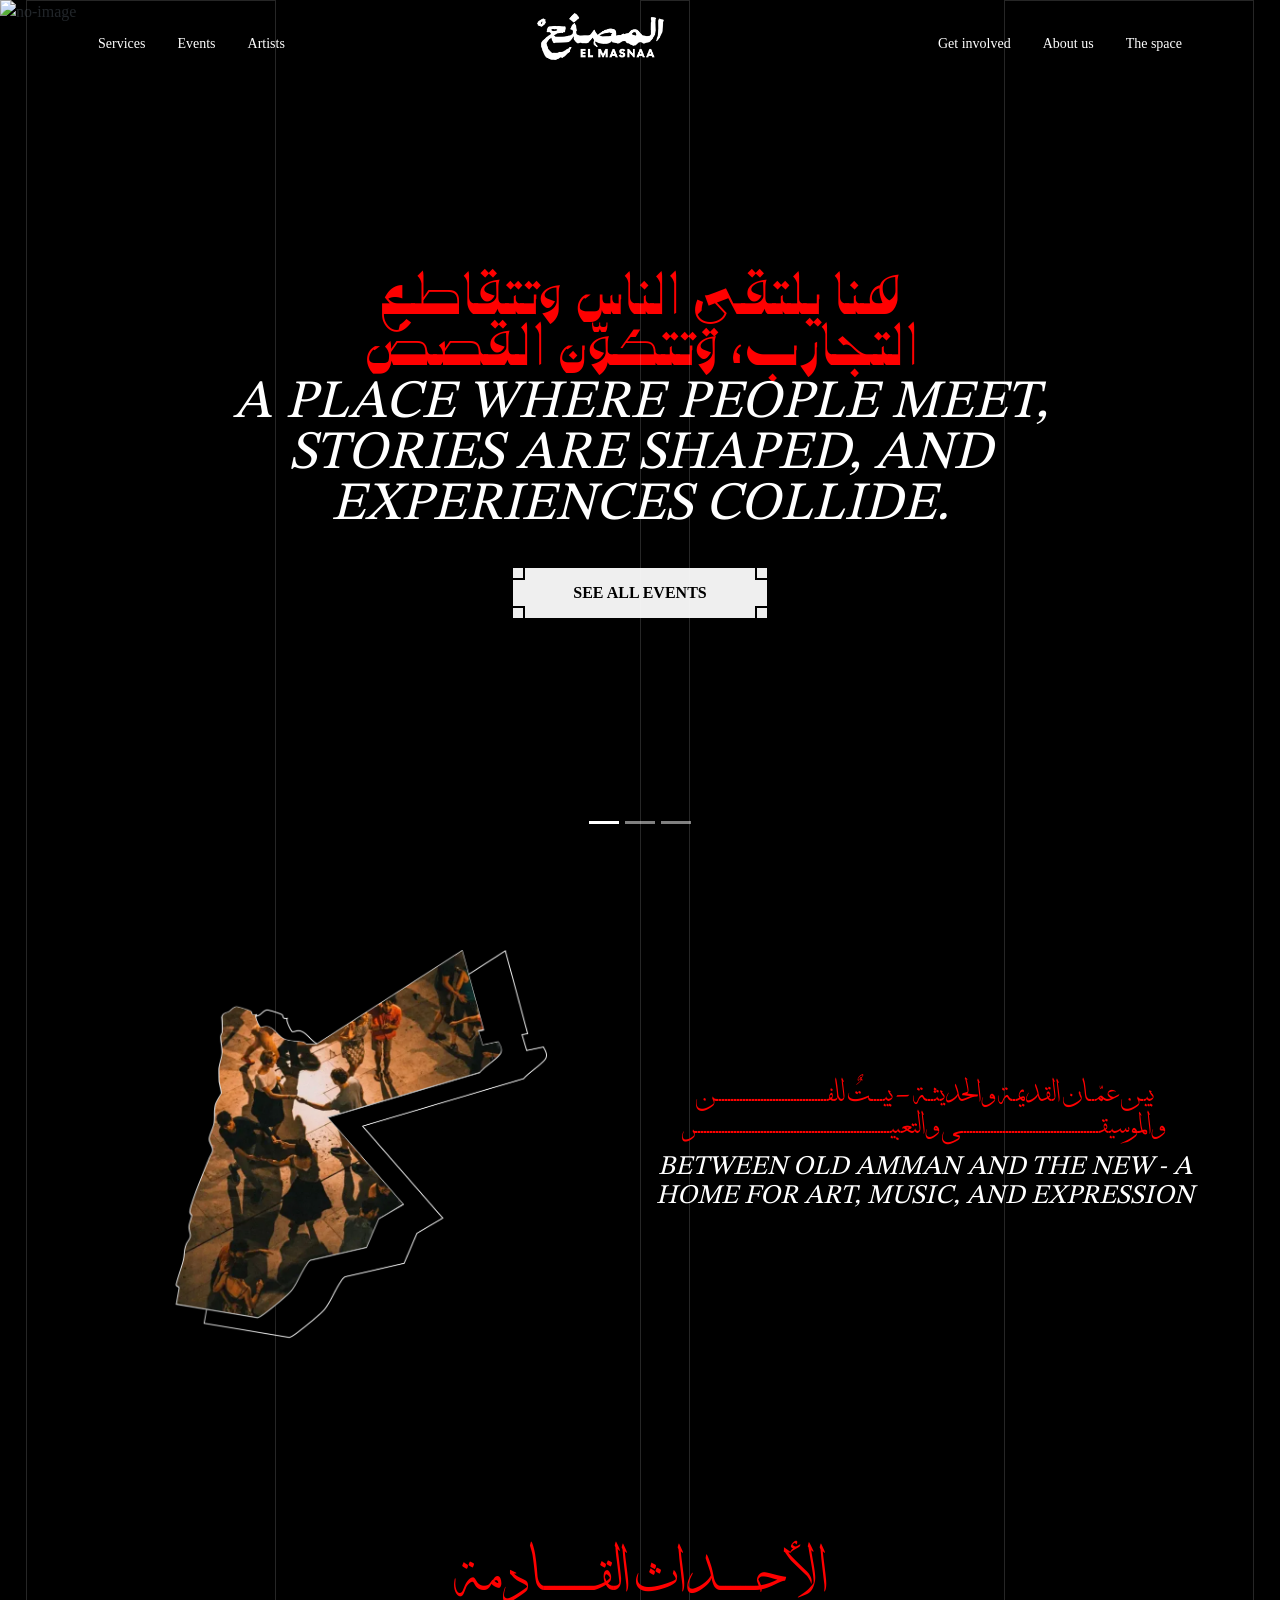
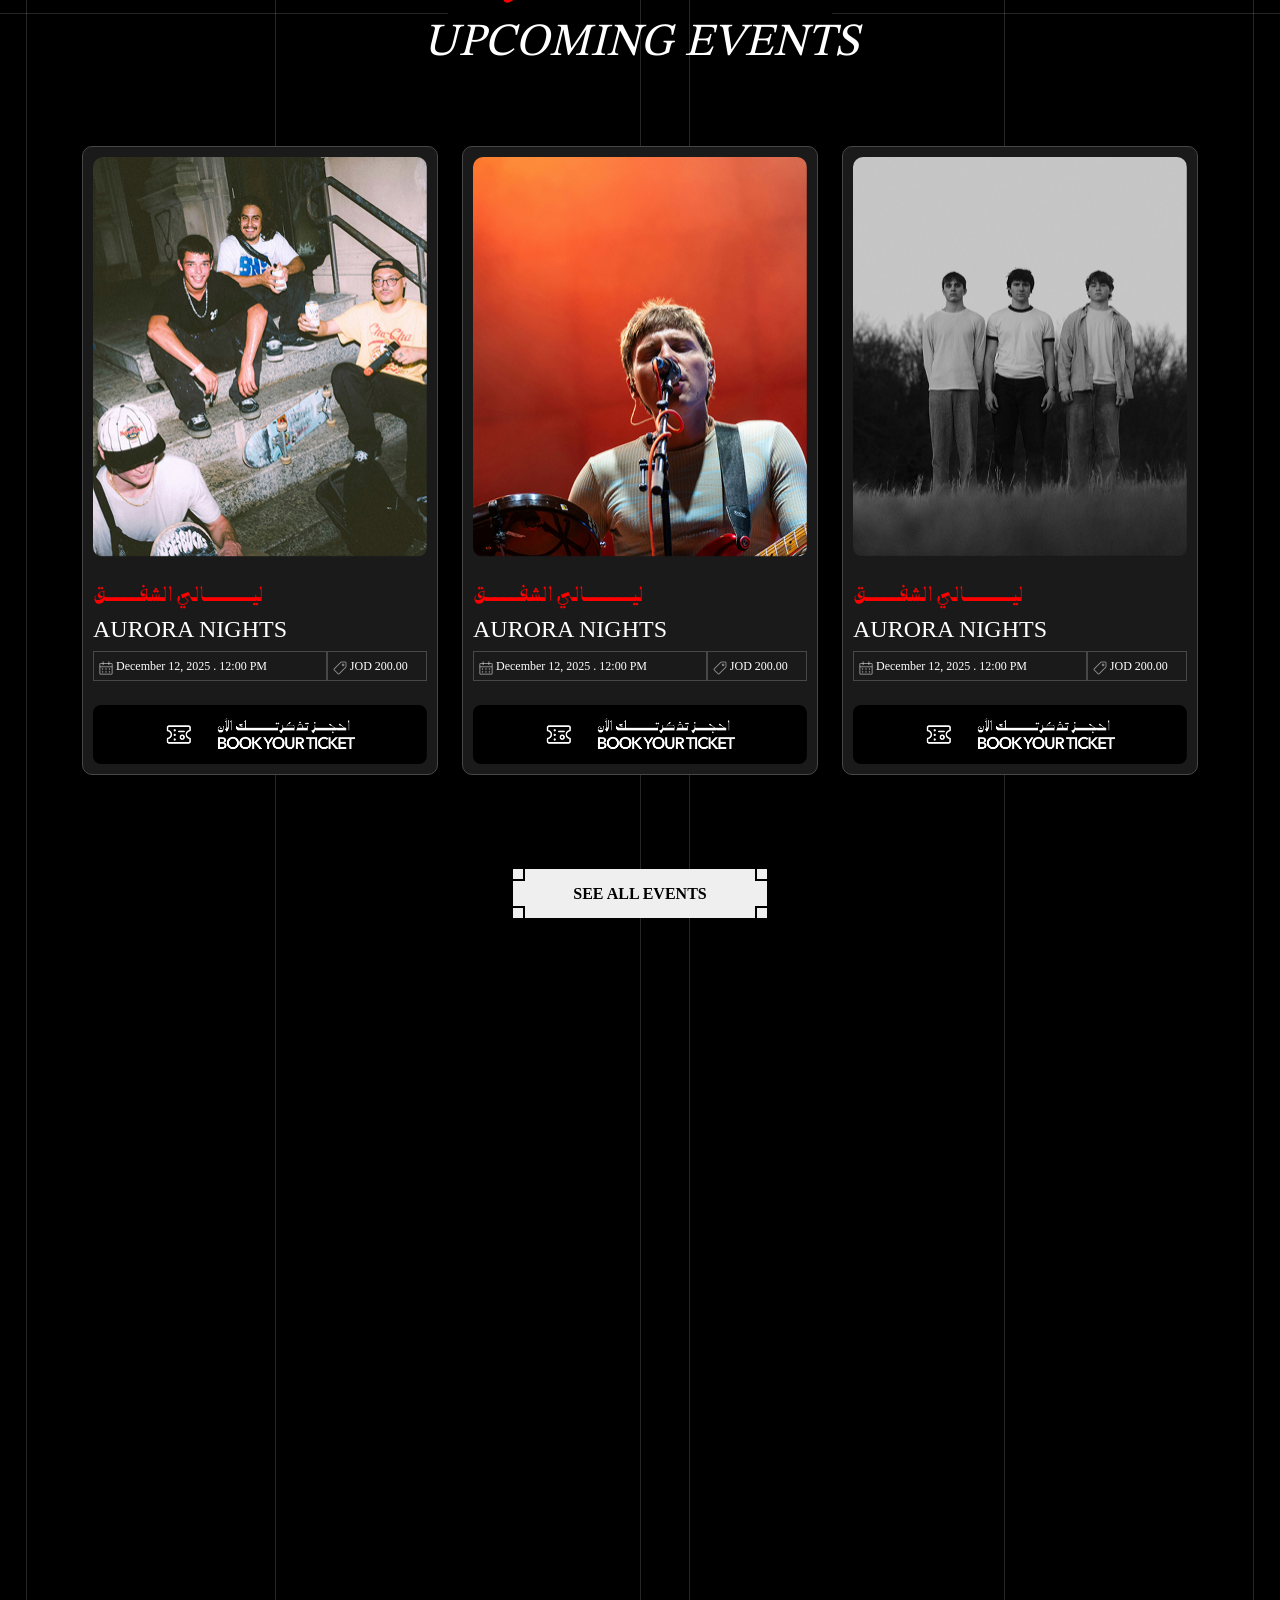
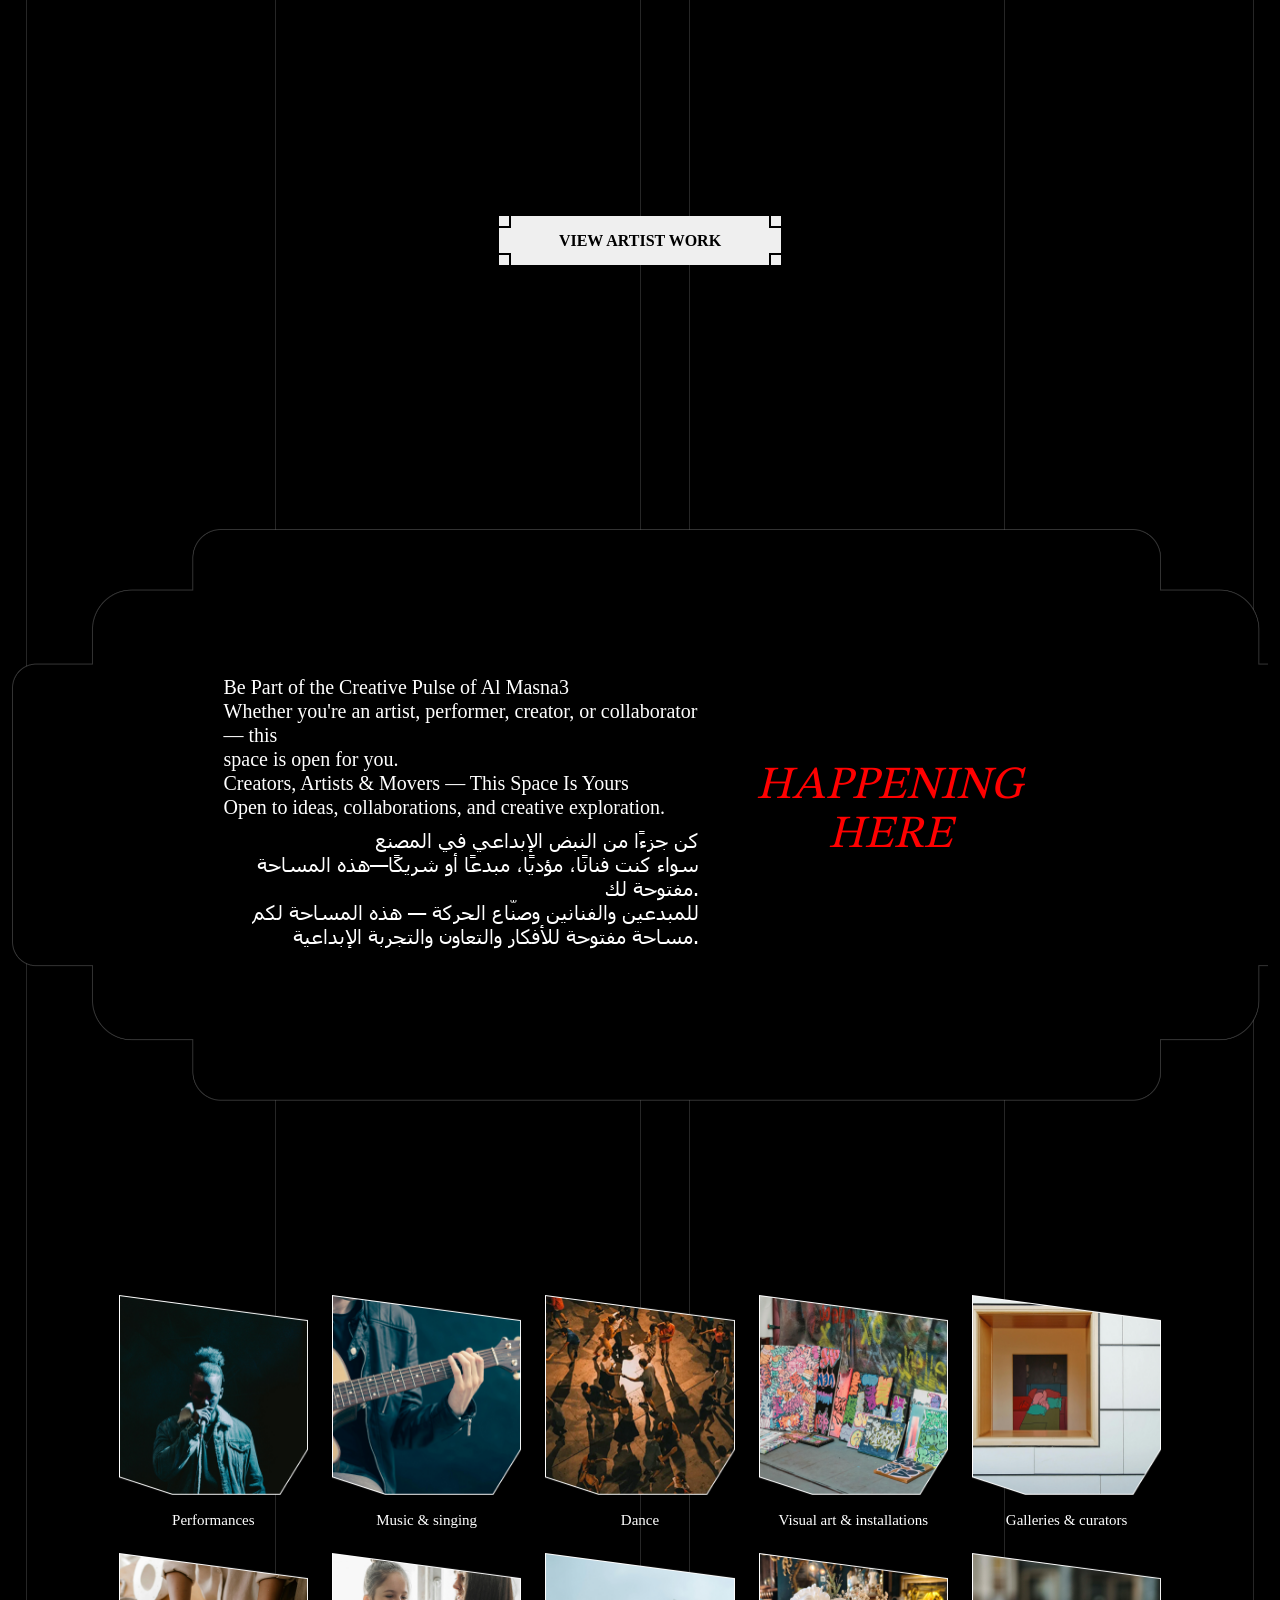
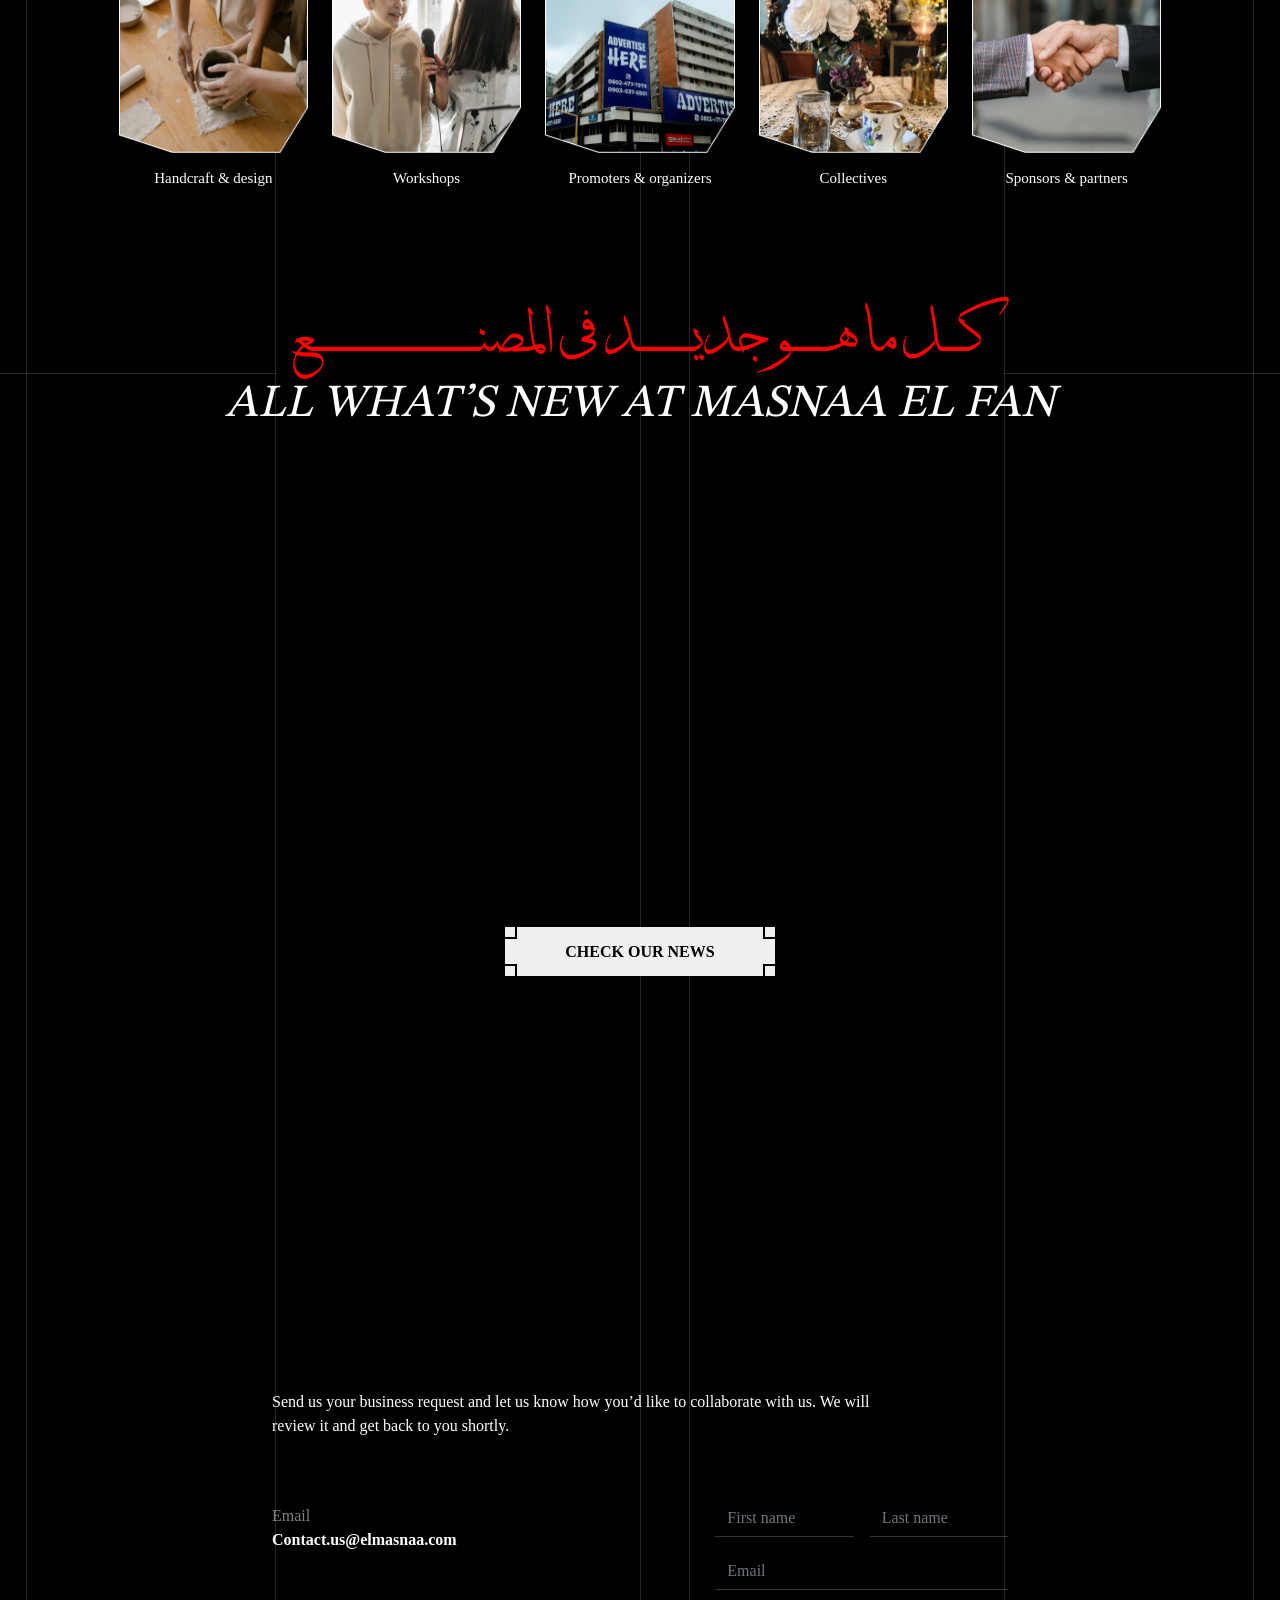
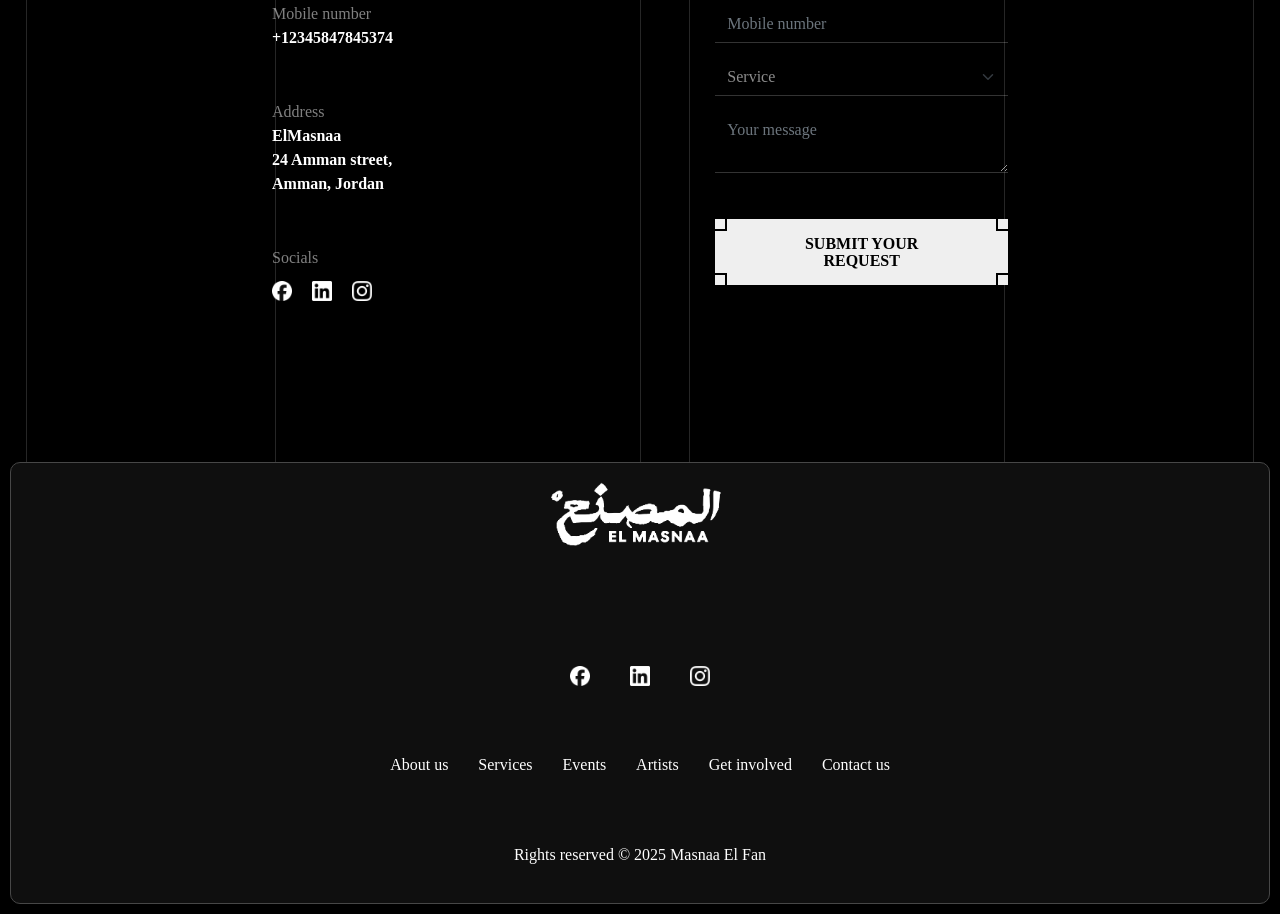
==== commit c3623f13: "8_3_upload" ====
--- a/index.html
+++ b/index.html
@@ -147,13 +147,13 @@
                             <div class="carousel-caption d-none d-md-block">
                                 <div class="heading text-center">
                                     <h1 class="color-red-banner">
-                                        هنا يلتقي الناس وتتقاطع التجارب، وتتكوّن
+                                        هنا يلتقي الناس وتتقاطع <br> التجارب، وتتكوّن
                                         القصص
                                     </h1>
                                     <h3 class="color-white-banner">
-                                        A place where people meet, stories are
+                                        A place where people meet, <br> stories are
                                         shaped,
-                                        and experiences
+                                        and <br> experiences
                                         collide.
                                     </h3>
                                     <button class="custom-btn">
@@ -173,7 +173,7 @@
                                         ومساحة تنتمي لها
                                     </h1>
                                     <h3 class="color-white-banner">
-                                        A community that lifts you… be part of
+                                        A community that lifts you… <br> be part of
                                         the movement
                                     </h3>
                                     <button class="custom-btn">
@@ -189,6 +189,7 @@
                                 <div class="heading text-center">
                                     <h1 class="color-red-banner">
                                         شراكات تصنع تأثيرًا…
+                                        <br>
                                         وتجارب تبقى
                                     </h1>
                                     <h3 class="color-white-banner">
@@ -224,11 +225,12 @@
                             <h1 class="color-red title-about-ar">
                                 بيـن عمّــان القديمـة والحديثــة - بيــــتٌ
                                 للفـــــــــــــــــــــــــــــــــــــن
+                                <br>
                                 والموسيقــــــــــــــــــــــــــــــــــــــــــــــى
                                 والتعبيـــــــــــــــــــــــــــــــــــــــــــــــــــــــــــــــــر
                             </h1>
                             <h3 class="text-white title-about-en">
-                                Between Old Amman and the New - a home for art,
+                                Between Old Amman and the New - a <br> home for art,
                                 music, and expression
                             </h3>
                         </div>
@@ -264,7 +266,7 @@
                             <h4 class="text-white title-en">AURORA NIGHTS</h4>
                             <div class="data-event">
                                 <ul>
-                                    <li>
+                                    <li style="width: 70%;">
                                         <img
                                             src="image/Calendar-3--Streamline-Ultimate.png"
                                             alt="Icon 1"
@@ -272,7 +274,7 @@
                                             style="height: 14px" />
                                         December 12, 2025 . 12:00 PM
                                     </li>
-                                    <li>
+                                    <li style="width: 30%;">
                                         <img
                                             src="image/Tags--Streamline-Ultimate.png"
                                             alt="Icon 1"
@@ -301,7 +303,7 @@
                             <h4 class="text-white title-en">AURORA NIGHTS</h4>
                             <div class="data-event">
                                 <ul>
-                                    <li>
+                                    <li style="width: 70%;">
                                         <img
                                             src="image/Calendar-3--Streamline-Ultimate.png"
                                             alt="Icon 1"
@@ -309,7 +311,7 @@
                                             style="height: 14px" />
                                         December 12, 2025 . 12:00 PM
                                     </li>
-                                    <li>
+                                    <li style="width: 30%;">
                                         <img
                                             src="image/Tags--Streamline-Ultimate.png"
                                             alt="Icon 1"
@@ -338,7 +340,7 @@
                             <h4 class="text-white title-en">AURORA NIGHTS</h4>
                             <div class="data-event">
                                 <ul>
-                                    <li>
+                                    <li style="width: 70%;">
                                         <img
                                             src="image/Calendar-3--Streamline-Ultimate.png"
                                             alt="Icon 1"
@@ -346,7 +348,7 @@
                                             style="height: 14px" />
                                         December 12, 2025 . 12:00 PM
                                     </li>
-                                    <li>
+                                    <li style="width: 30%;">
                                         <img
                                             src="image/Tags--Streamline-Ultimate.png"
                                             alt="Icon 1"
@@ -389,15 +391,18 @@
                         style="margin-top: 100px; margin-bottom: 40px">
                         ARTIST NAME
                     </p>
-                    <div class="row">
-                        <div class="col-lg-4 col-12 mb-3">
+                   <div class="row">
+                    <div class="col-lg-1 col-12"></div>
+                    <div class="col-lg-10 col-12">
+                         <div class="row">
+                        <div class="col-lg-4 col-12 mb-3 d-flex justify-content-center">
                             <img
                                 src="image/artist2.png"
                                 alt="Artist 1"
                                 class="img-fluid"
                                 style="height: 300px" />
                         </div>
-                        <div class="col-lg-8 col-12">
+                        <div class="col-lg-8 col-12 d-flex justify-content-center">
                             <img
                                 src="image/artist1.png"
                                 alt="Artist 1"
@@ -405,14 +410,17 @@
                                 style="height: 300px" />
                         </div>
                     </div>
-                    <p class="text-white text-center mt-5 pargraph-artist">
+                    <p class="text-white text-center mt-5 pargraph-artist w-100">
                         Lorem Ipsum is simply dummy text of the printing and
                         typesetting
-                        industry. Lorem Ipsum has been the industry's standard
+                        industry. Lorem Ipsum has been the industry's <br> standard
                         dummy
                         text ever
                         since the 1500s, when an unknown printer took a ga
                     </p>
+                    </div>
+                    <div class="col-lg-1 col-12"></div>
+                   </div>
                 </div>
                 <div class="d-flex justify-content-center mt-5">
                     <button class="custom-btn">
@@ -436,20 +444,27 @@
                         <div class="col-lg-7 col-12">
                             <h5 class="text-white title-en">
                                 Be Part of the Creative Pulse of Al Masna3
+                                <br>
                                 Whether you're an
                                 artist, performer, creator, or collaborator —
-                                this space is open
-                                for you. Creators, Artists & Movers — This Space
-                                Is Yours Open
+                                this <br> space is open
+                                for you. <br> Creators, Artists & Movers — This Space
+                                Is Yours <br> Open
                                 to ideas, collaborations, and creative
                                 exploration.
                             </h5>
                             <h5 class="text-white title-ar">
-                                كن جزءًا من النبض الإبداعي في المصنع سواء كنت
+                                كن جزءًا من النبض الإبداعي في المصنع
+                                <br>
+                                 سواء كنت
                                 فنانًا، مؤديًا،
-                                مبدعًا أو شريكًا—هذه المساحة مفتوحة لك. للمبدعين
+                                مبدعًا أو شريكًا—هذه المساحة مفتوحة لك.
+                                <br>
+                                للمبدعين
                                 والفنانين
-                                وصنّاع الحركة — هذه المساحة لكم مساحة مفتوحة
+                                وصنّاع الحركة — هذه المساحة لكم
+                                <br>
+                                 مساحة مفتوحة
                                 للأفكار والتعاون
                                 والتجربة الإبداعية.
                             </h5>
@@ -468,8 +483,8 @@
 
         <!-- service -->
 
-        <div>
-            <div class="container">
+        <div class="service">
+            <div class="container-fluid">
                 <div class="main-title wow fadeIn mb-5" data-wow-duration="1s"
                     data-wow-offset="200">
                     <h3 class="text-center text-white">
@@ -477,90 +492,114 @@
                     </h3>
                 </div>
                 <div class="row">
-                    <div
-                        class="col-lg-3 col-md-4 col-sm-6 col-12 mb-3 wow bounceInUp"
+                    <div class="col-lg-1 col-12" ></div>
+                    <div
+                        class="col-lg-2 col-md-3 col-sm-4 col-6 mb-3 wow bounceInUp"
                         data-wow-duration="2s" data-wow-offset="200">
                         <img src="image/ser1.png" alt="Artist 1"
                             class="img-fluid"
-                            style="height: 250px; width: 100%;" />
+                            style="height: 200px; width: 100%;" />
                         <h6
                             class="text-center text-white mt-3 font-card">Performances</h6>
                     </div>
                     <div
-                        class="col-lg-3 col-md-4 col-sm-6 col-12 mb-3 wow bounceInUp"
+                        class="col-lg-2 col-md-3 col-sm-4 col-6 mb-3 wow bounceInUp"
                         data-wow-duration="2s" data-wow-delay="0.5s"
                         data-wow-offset="200">
                         <img src="image/ser2.png" alt="Artist 1"
                             class="img-fluid"
-                            style="height: 250px; width: 100%;" />
+                            style="height: 200px; width: 100%;" />
                         <h6 class="text-center text-white mt-3 font-card">Music
                             &
                             singing</h6>
                     </div>
                     <div
-                        class="col-lg-3 col-md-4 col-sm-6 col-12 mb-3 wow bounceInUp"
+                        class="col-lg-2 col-md-3 col-sm-4 col-6 mb-3 wow bounceInUp"
                         data-wow-duration="2s" data-wow-offset="200">
                         <img src="image/ser3.png" alt="Artist 1"
                             class="img-fluid"
-                            style="height: 250px; width: 100%;" />
+                            style="height: 200px; width: 100%;" />
                         <h6
                             class="text-center text-white mt-3 font-card">Dance</h6>
                     </div>
                     <div
-                        class="col-lg-3 col-md-4 col-sm-6 col-12 mb-3 wow bounceInUp"
+                        class="col-lg-2 col-md-3 col-sm-4 col-6 mb-3 wow bounceInUp"
                         data-wow-duration="2s" data-wow-delay="0.5s"
                         data-wow-offset="200">
                         <img src="image/ser4.png" alt="Artist 1"
                             class="img-fluid"
-                            style="height: 250px; width: 100%;" />
+                            style="height: 200px; width: 100%;" />
                         <h6 class="text-center text-white mt-3 font-card">Visual
                             art &
                             installations</h6>
                     </div>
                     <div
-                        class="col-lg-3 col-md-4 col-sm-6 col-12 mb-3 wow bounceInUp"
+                        class="col-lg-2 col-md-3 col-sm-4 col-6 mb-3 wow bounceInUp"
                         data-wow-duration="2s" data-wow-offset="200">
                         <img src="image/ser5.png" alt="Artist 1"
                             class="img-fluid"
-                            style="height: 250px; width: 100%;" />
+                            style="height: 200px; width: 100%;" />
                         <h6
                             class="text-center text-white mt-3 font-card">Galleries
                             &
                             curators</h6>
                     </div>
-                    <div
-                        class="col-lg-3 col-md-4 col-sm-6 col-12 mb-3 wow bounceInUp"
+                    <div class="col-lg-1 col-12" ></div>
+                    <div class="col-lg-1 col-12" ></div>
+                    <div
+                        class="col-lg-2 col-md-3 col-sm-4 col-6 mb-3 wow bounceInUp"
                         data-wow-duration="2s" data-wow-delay="0.5s"
                         data-wow-offset="200">
                         <img src="image/ser6.png" alt="Artist 1"
                             class="img-fluid"
-                            style="height: 250px; width: 100%;" />
+                            style="height: 200px; width: 100%;" />
                         <h6
                             class="text-center text-white mt-3 font-card">Handcraft
                             &
                             design</h6>
                     </div>
                     <div
-                        class="col-lg-3 col-md-4 col-sm-6 col-12 mb-3 wow bounceInUp"
+                        class="col-lg-2 col-md-3 col-sm-4 col-6 mb-3 wow bounceInUp"
                         data-wow-duration="2s" data-wow-offset="200">
                         <img src="image/ser7.png" alt="Artist 1"
                             class="img-fluid"
-                            style="height: 250px; width: 100%;" />
+                            style="height: 200px; width: 100%;" />
                         <h6
                             class="text-center text-white mt-3 font-card">Workshops</h6>
                     </div>
                     <div
-                        class="col-lg-3 col-md-4 col-sm-6 col-12 mb-3 wow bounceInUp"
+                        class="col-lg-2 col-md-3 col-sm-4 col-6 mb-3 wow bounceInUp"
                         data-wow-duration="2s" data-wow-delay="0.5s"
                         data-wow-offset="200">
                         <img src="image/ser8.png" alt="Artist 1"
                             class="img-fluid"
-                            style="height: 250px; width: 100%;" />
+                            style="height: 200px; width: 100%;" />
                         <h6
                             class="text-center text-white mt-3 font-card">Promoters
                             &
                             organizers</h6>
                     </div>
+                    <div
+                        class="col-lg-2 col-md-3 col-sm-4 col-6 mb-3 wow bounceInUp"
+                        data-wow-duration="2s" data-wow-delay="0.5s"
+                        data-wow-offset="200">
+                        <img src="image/ser9.png" alt="Artist 1"
+                            class="img-fluid"
+                            style="height: 200px; width: 100%;" />
+                        <h6
+                            class="text-center text-white mt-3 font-card">Collectives</h6>
+                    </div>
+                    <div
+                        class="col-lg-2 col-md-3 col-sm-4 col-6 mb-3 wow bounceInUp"
+                        data-wow-duration="2s" data-wow-delay="0.5s"
+                        data-wow-offset="200">
+                        <img src="image/ser10.png" alt="Artist 1"
+                            class="img-fluid"
+                            style="height: 200px; width: 100%;" />
+                        <h6
+                            class="text-center text-white mt-3 font-card">Sponsors & partners</h6>
+                    </div>
+                    <div class="col-lg-1 col-12" ></div>
                 </div>
             </div>
         </div>
@@ -707,7 +746,7 @@
                         <p class="text-white p-contact"
                             style="margin-top: 50px;">
                             Send us your business request and let us know how
-                            you’d like to collaborate with us. We will review it
+                            you’d like to collaborate with us. We will <br> review it
                             and get back to you shortly.
                         </p>
                         <div class="row">
--- a/css/style.css
+++ b/css/style.css
@@ -55,7 +55,7 @@
 }
 .font-card {
   font-family: AvenirNext;
-  font-size: 20px;
+  font-size: 15px;
   text-align: center;
 }
 .padding-100 {
@@ -88,13 +88,14 @@
   width: 100%;
   height: 850px;
   position: relative;
-  z-index: -3;
 }
 .slider {
   position: absolute;
   top: 0;
   left: 0;
   width: 100%;
+  z-index: -3;
+
 }
 .carousel {
   height: 850px;
@@ -643,11 +644,43 @@
 .title-event{
     width: 700px;
     position: absolute;
-    left: 21%;
+    left: 23.5%;
     top: 42%;
 
 }
-
+.modal .form-control,
+.modal .form-select {
+  background-color: transparent;
+  border-radius: inherit;
+  border-bottom: 1px solid #00000033 !important;
+  border: none;
+  color: #898989;
+  margin-bottom: 10px;
+}
+.form-control:focus,
+.form-select:focus {
+  box-shadow: none !important;
+}
+.bg-comming-soon{
+  background-image: linear-gradient(180deg, rgba(0, 0, 0, 0.00) 0%, #000 100%), url("../image/banner.jpg");
+  background-size: cover;
+  background-position: center;
+  height: 100vh;
+  display: flex;
+  align-items: center;
+  justify-content: center;
+}
+.bg-comming-soon .main-title::after,
+.bg-comming-soon .main-title::before{
+  display: none;
+}
+.start-soon.vector::before,
+.start-soon.vector::after {
+  z-index: 1;
+}
+.start-soon .line{
+  z-index: 1;
+}
 
 /* draw vector */
 
@@ -717,6 +750,12 @@
 .artist-section .main-title::before{
   width: 420px;
 }
+.service .main-title::before{
+  left: 15px;
+}
+.service .main-title::after{
+  right: 15px;
+}
 .project-section .main-title::after,
 .project-section .main-title::before{
   width: 285px;
@@ -727,7 +766,7 @@
 }
 .image-vector{
   position: absolute;
-left: 181px;
+left: 230px;
 bottom: 0;
 }
 
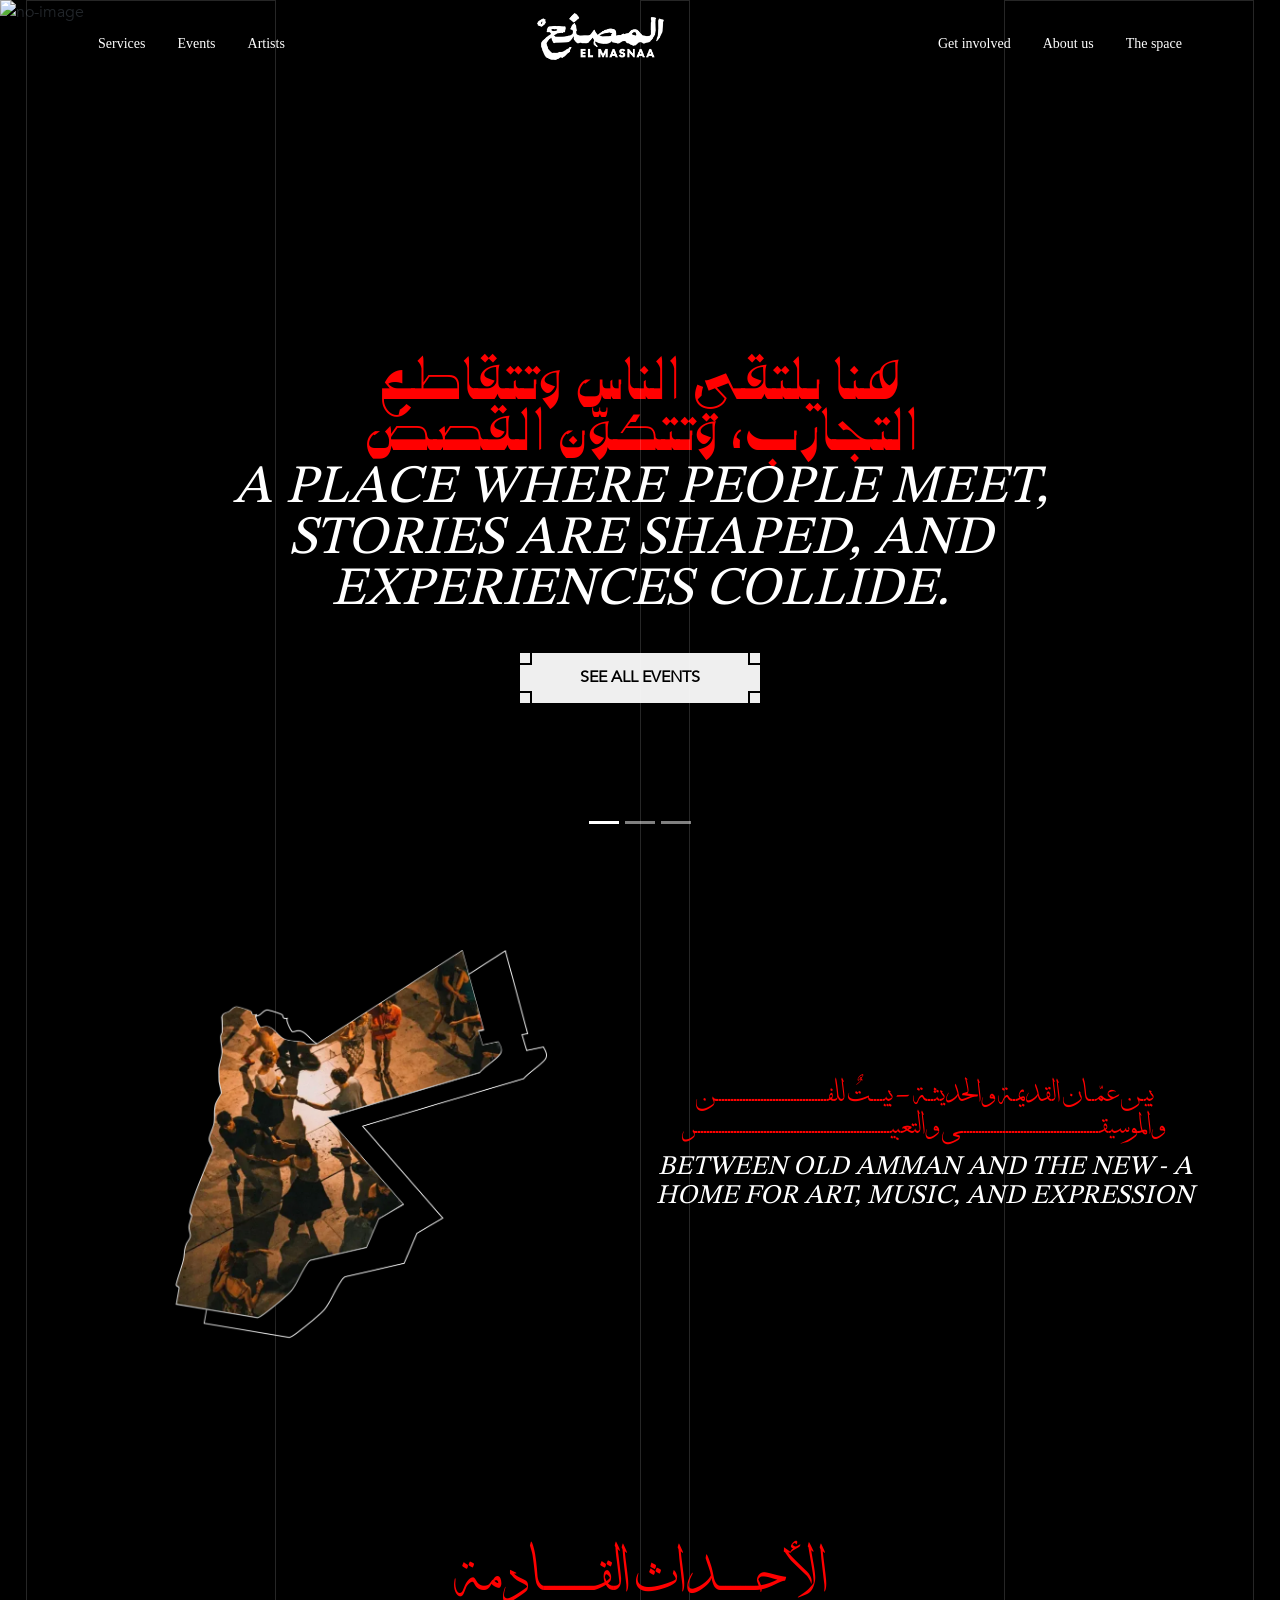
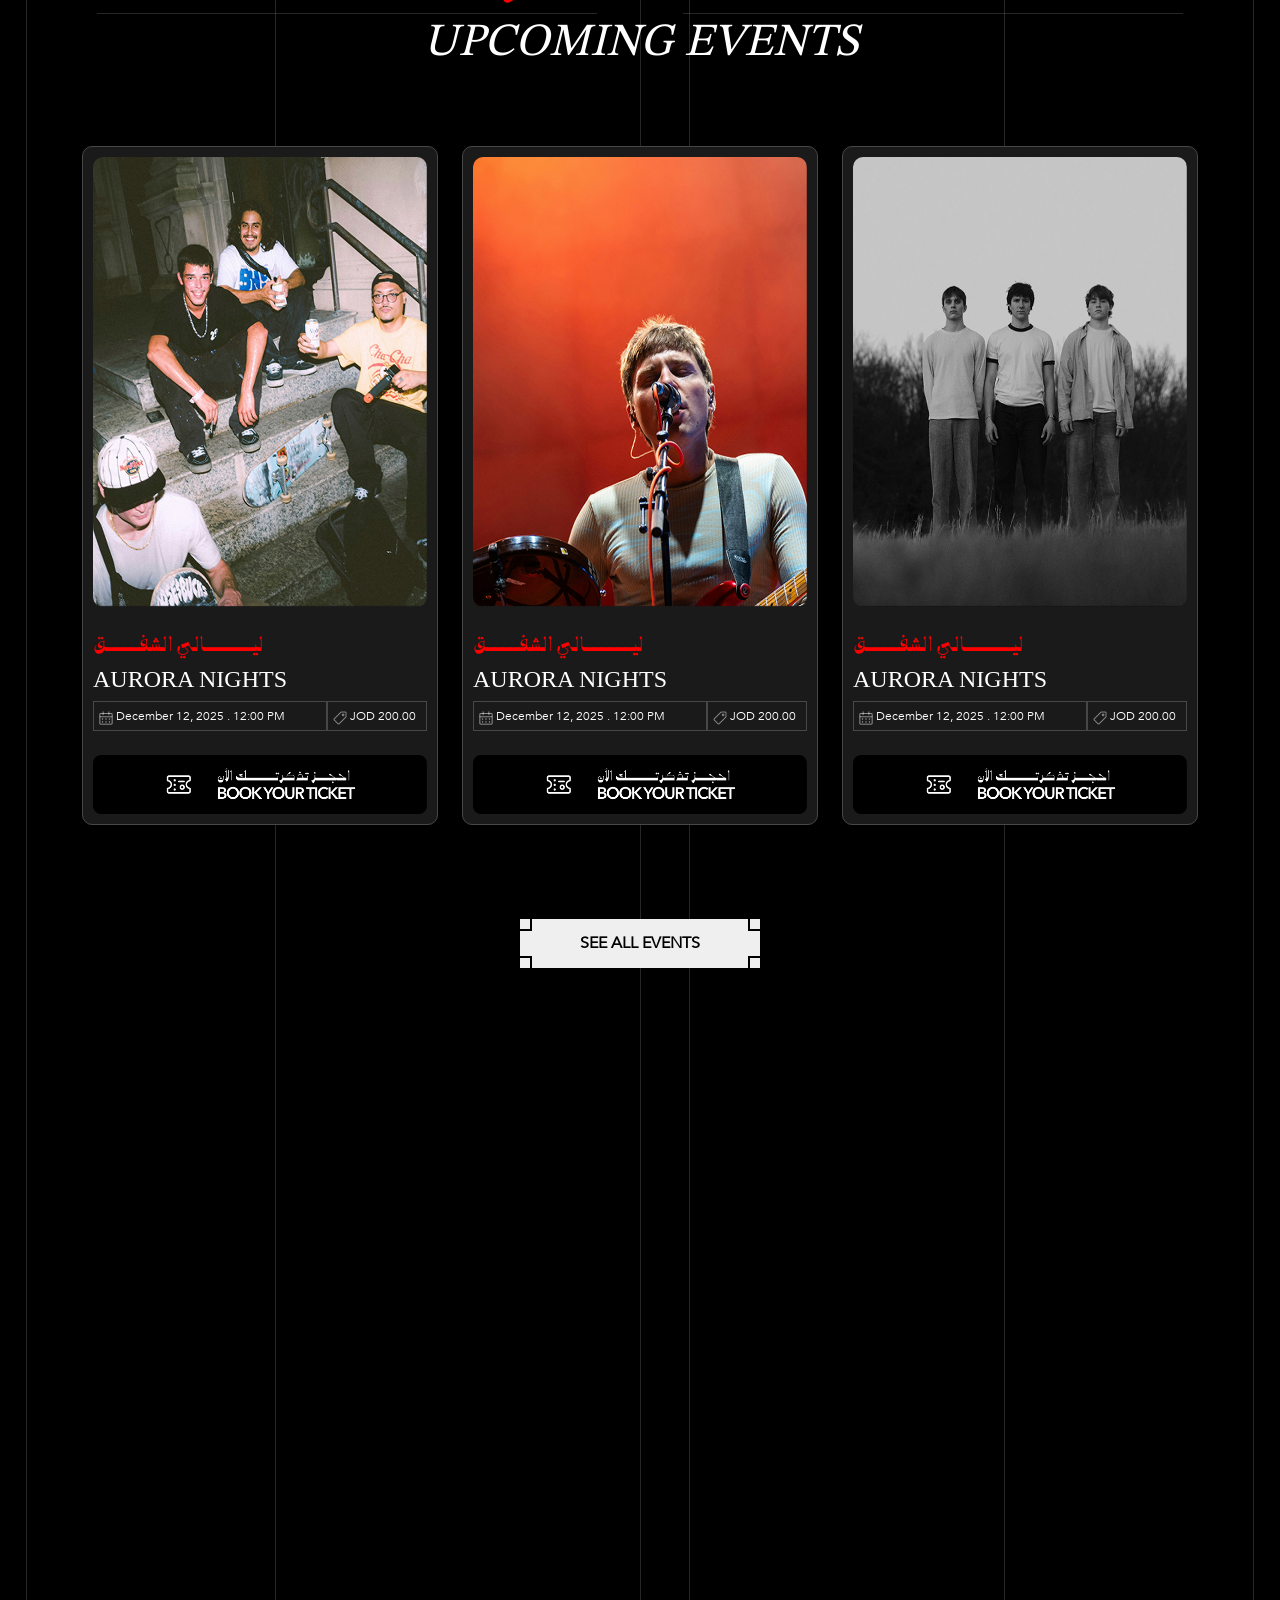
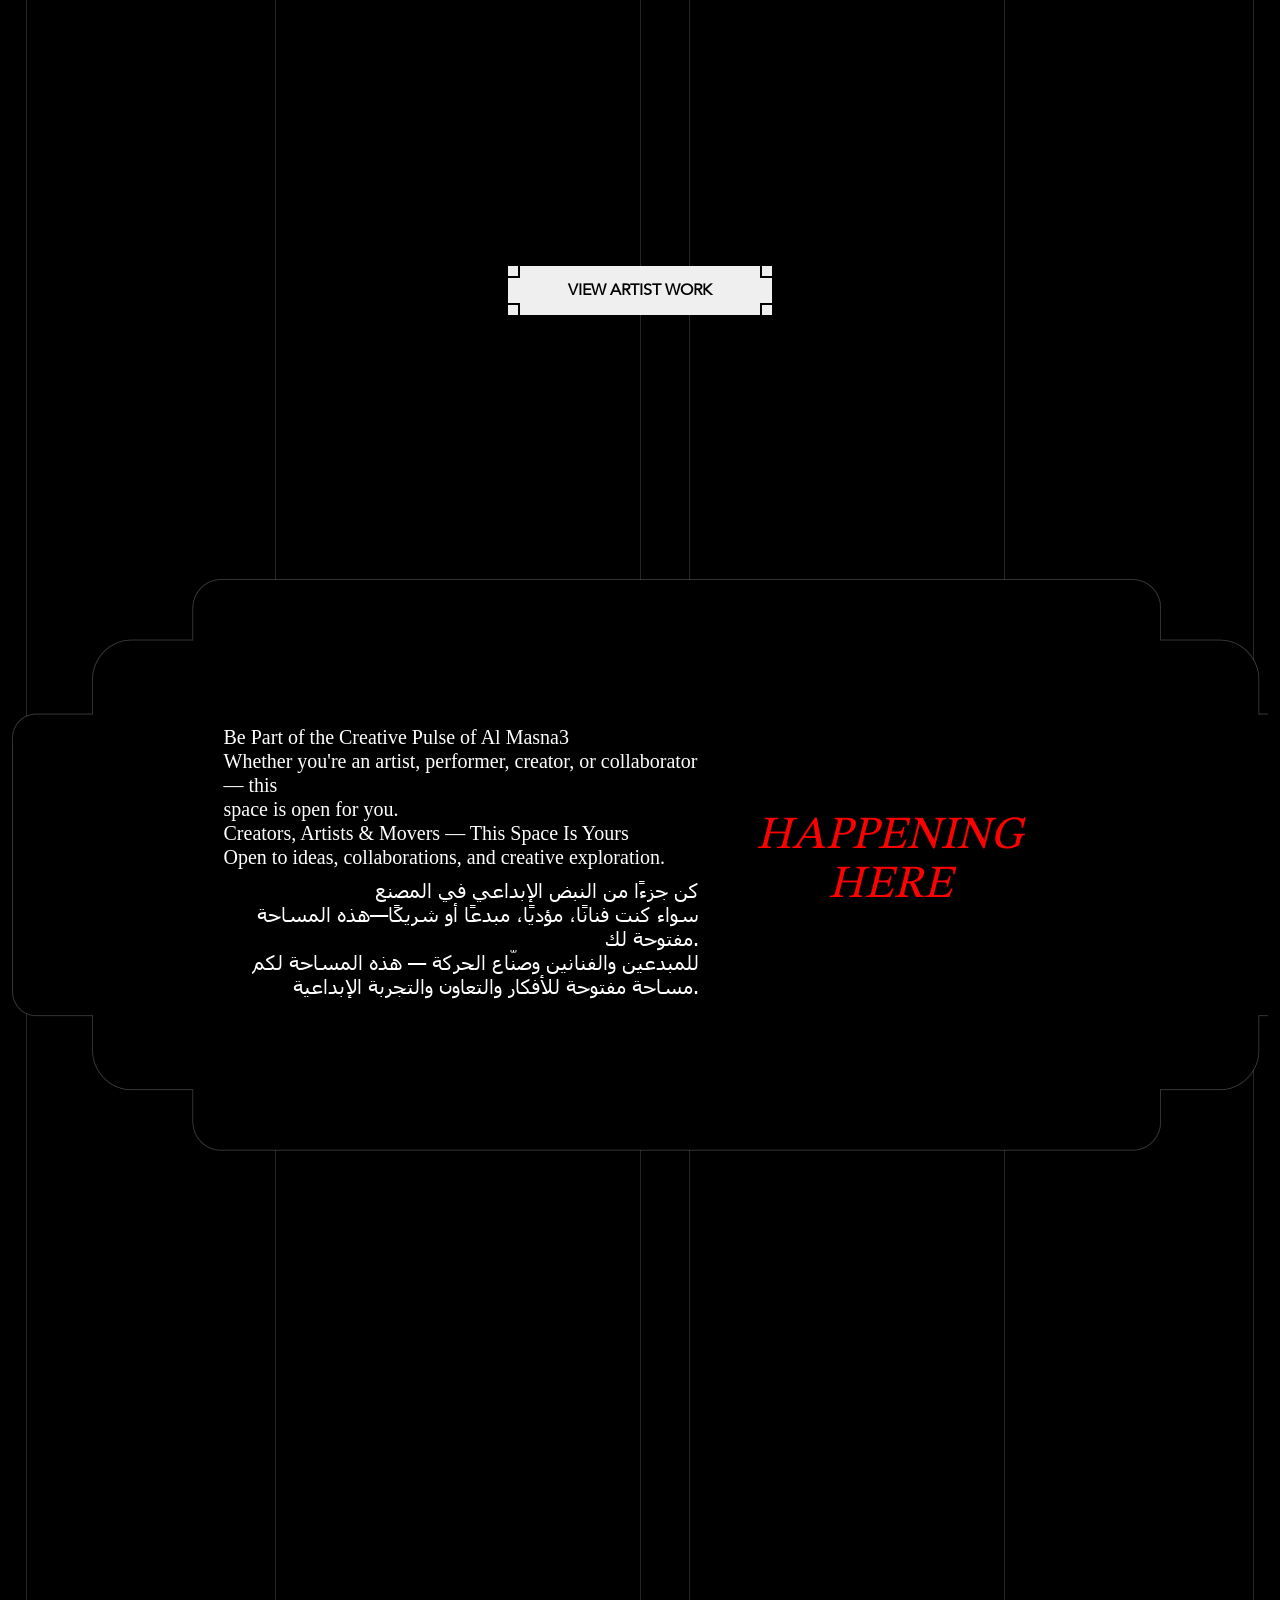
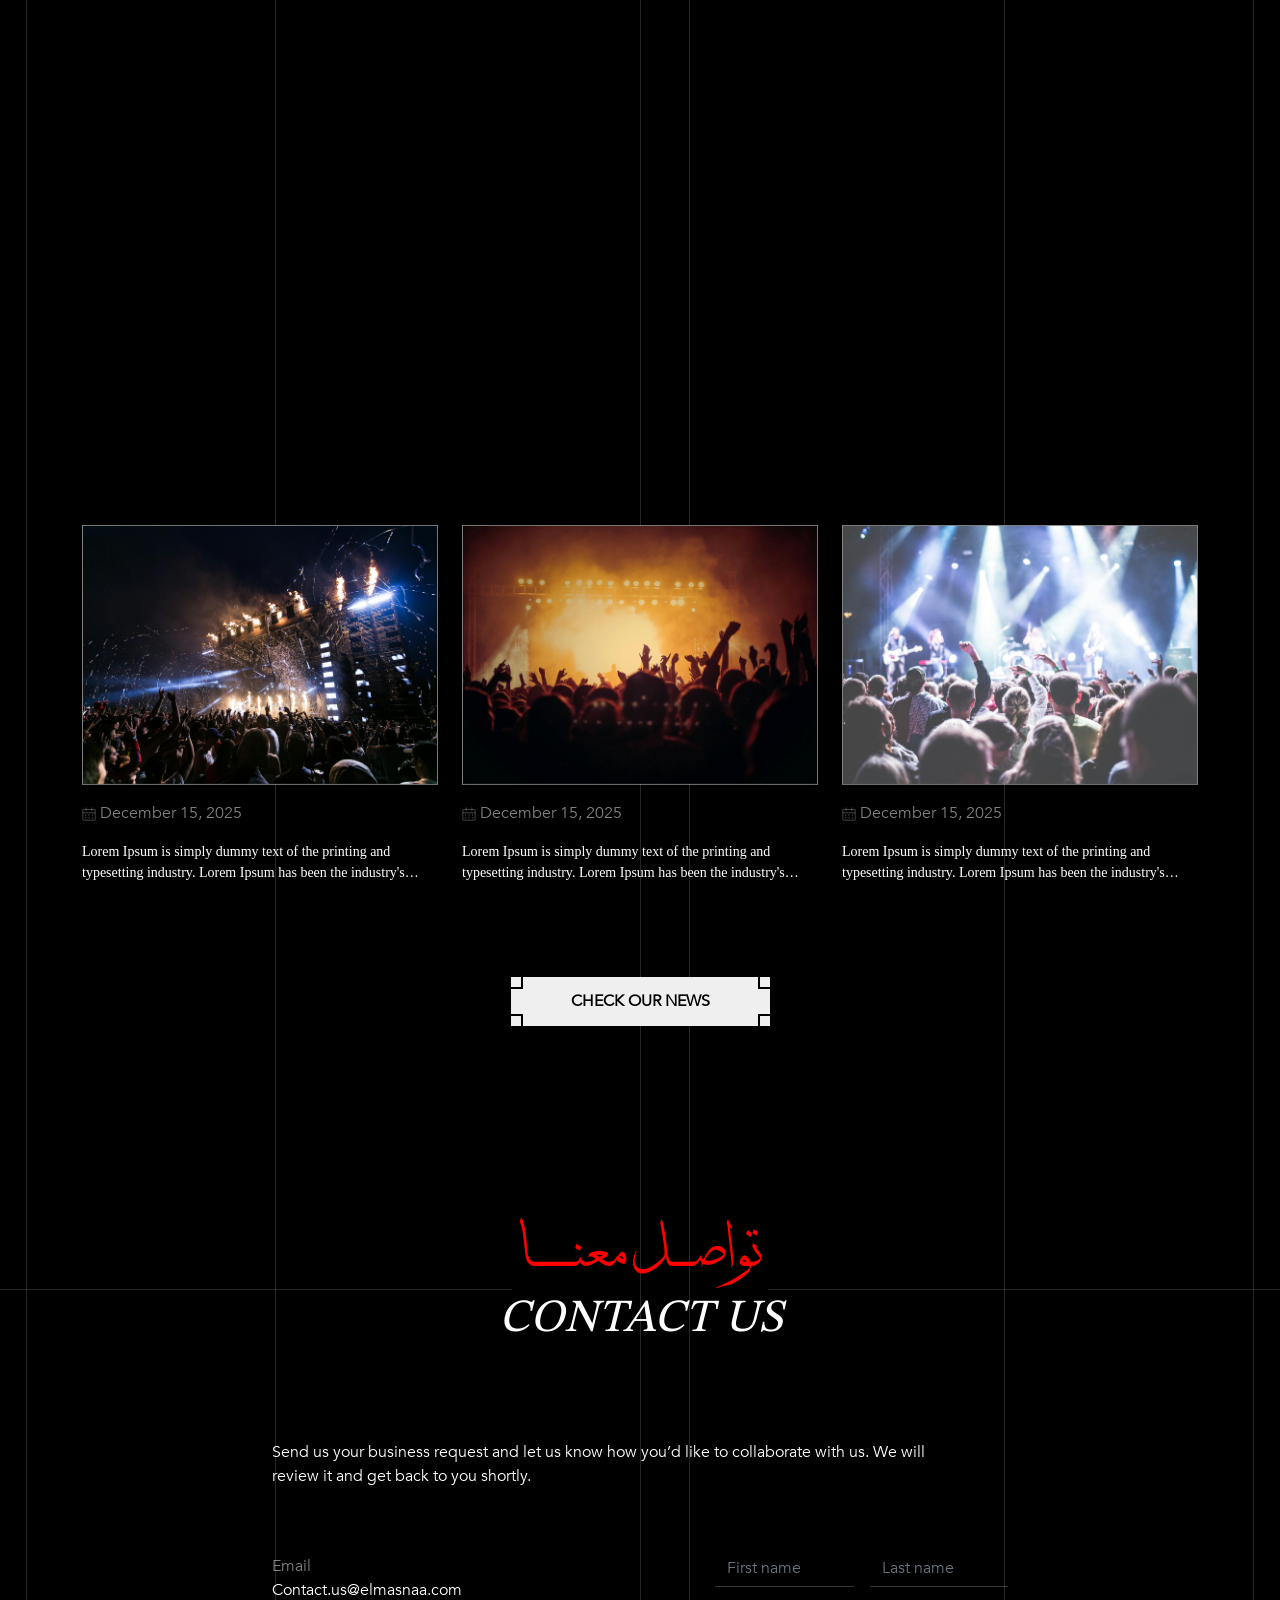
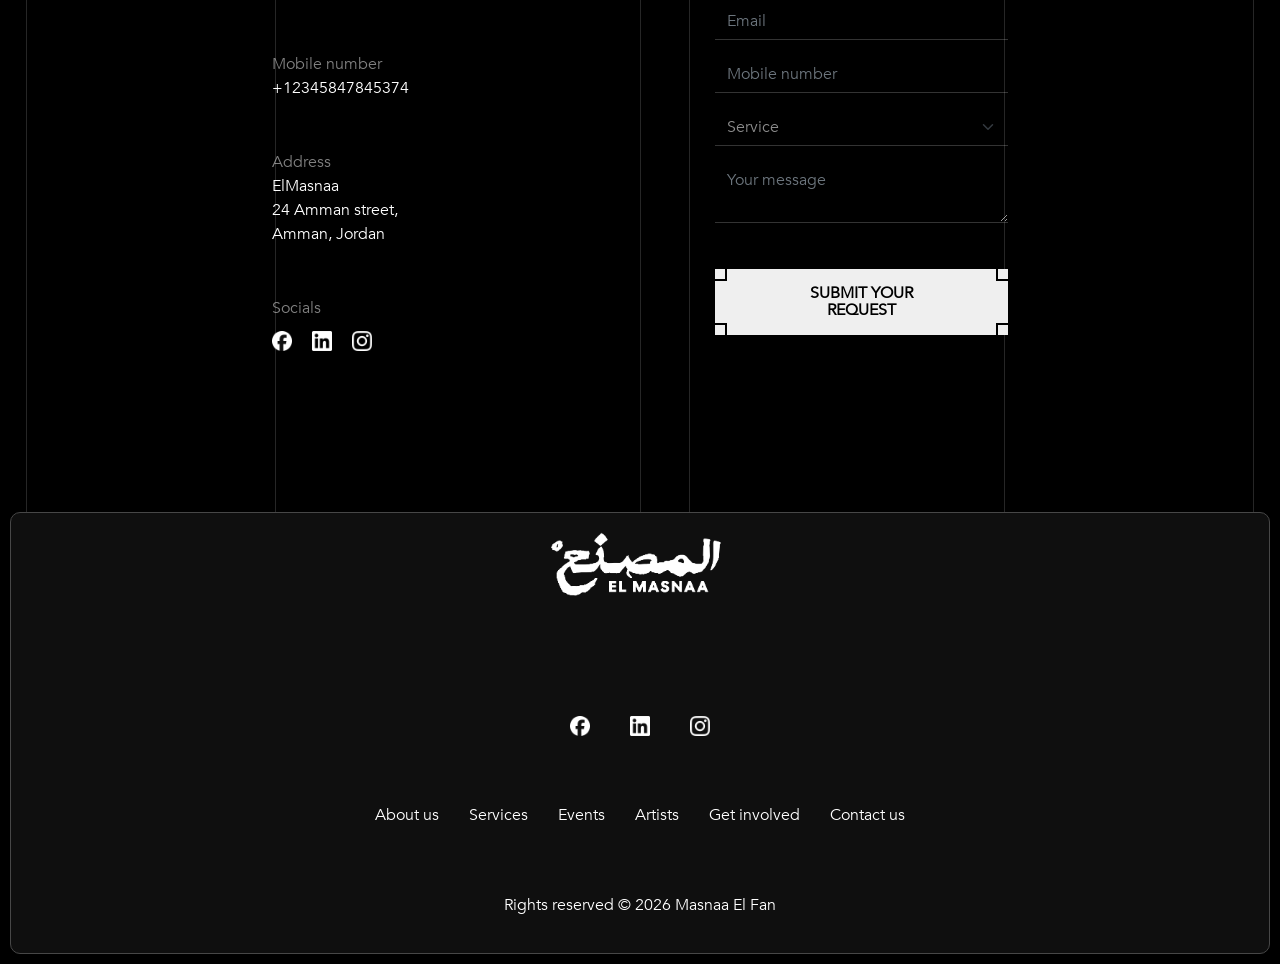
==== commit 38dd1879: "9_3_upload" ====
--- a/index.html
+++ b/index.html
@@ -261,7 +261,7 @@
                                 src="image/event1.png"
                                 alt="Event 1"
                                 class="img-fluid"
-                                style="height: 400px; width: 100%; border-radius: 10px" />
+                                style="height: 450px; border-radius: 10px" />
                             <h4 class="color-red title-ar mt-4">ليــــــالي الشفــــق</h4>
                             <h4 class="text-white title-en">AURORA NIGHTS</h4>
                             <div class="data-event">
@@ -298,7 +298,7 @@
                                 src="image/event2.png"
                                 alt="Event 1"
                                 class="img-fluid"
-                                style="height: 400px; width: 100%; border-radius: 10px" />
+                                style="height: 450px; border-radius: 10px" />
                             <h4 class="color-red title-ar mt-4">ليــــــالي الشفــــق</h4>
                             <h4 class="text-white title-en">AURORA NIGHTS</h4>
                             <div class="data-event">
@@ -335,7 +335,7 @@
                                 src="image/event3.png"
                                 alt="Event 1"
                                 class="img-fluid"
-                                style="height: 400px; width: 100%; border-radius: 10px" />
+                                style="height: 450px; border-radius: 10px" />
                             <h4 class="color-red title-ar mt-4">ليــــــالي الشفــــق</h4>
                             <h4 class="text-white title-en">AURORA NIGHTS</h4>
                             <div class="data-event">
@@ -875,19 +875,43 @@
                 <div style="margin: 50px 0;"
                     class="d-flex flex-wrap justify-content-center">
                     <ul class="link-footer">
-                        <li>About us</li>
-                        <li>Services</li>
-                        <li>Events</li>
-                        <li>Artists</li>
-                        <li>Get involved</li>
-                        <li>Contact us</li>
+                        <li>
+                            <a href="about.html">
+                                About us
+                            </a>
+                        </li>
+                        <li>
+                            <a href="service.html">
+                                Services
+                            </a>
+                        </li>
+                        <li>
+                            <a href="event.html">
+                                Events
+                            </a>
+                        </li>
+                        <li>
+                            <a href="artist.html">
+                                Artists
+                            </a>
+                        </li>
+                        <li>
+                            <a href="involved.html">
+                                Get involved
+                            </a>
+                        </li>
+                        <li>
+                            <a href="contact.html">
+                                Contact us
+                            </a>
+                        </li>
                     </ul>
                 </div>
+                </div>
                 <p class="text-center text-white">
-                    Rights reserved © 2025 Masnaa El Fan
+                    Rights reserved © 2026 Masnaa El Fan
                 </p>
             </div>
-        </div>
 
         <!-- scroll to top -->
         <a href="#" class="scroll-top">
--- a/css/style.css
+++ b/css/style.css
@@ -34,8 +34,9 @@
 }
 
 body {
-  font-family: AvenirNext;
+  font-family: Avenir;
   background-color: var(--black-color);
+  font-weight: normal;
 }
 .font-ar {
   font-family: Thuluth;
@@ -77,7 +78,7 @@
 }
 
 /* landing */
-.landing-event-details{
+.landing-event-details {
   background-image: url("../image/banner1.png");
   background-size: cover;
   background-position: center;
@@ -95,7 +96,6 @@
   left: 0;
   width: 100%;
   z-index: -3;
-
 }
 .carousel {
   height: 850px;
@@ -105,7 +105,7 @@
   object-fit: cover;
 }
 .carousel-caption {
-  bottom: 25%;
+  bottom: 15%;
 }
 
 /* start scroll to top */
@@ -364,10 +364,9 @@
 .contact-data a {
   text-decoration: none;
   color: white;
-  font-weight: bold;
 }
 .p-contact {
-  font-family: AvenirNext;
+  font-family: Avenir;
 }
 .form-control,
 .form-select {
@@ -397,6 +396,14 @@
   flex-wrap: wrap;
   gap: 30px;
   color: white;
+}
+.link-footer a {
+  text-decoration: none;
+  color: white;
+  transition: all 0.5s ease;
+}
+.link-footer a:hover {
+  text-decoration: underline;
 }
 
 /* about page */
@@ -619,34 +626,37 @@
   border-left: none;
   border-bottom: none;
 }
-.title-event h1{
-  color: #FFF;
-text-align: center;
-font-family: AvenirNext;
-font-size: 42px;
-font-style: italic;
-font-weight: 400;
-line-height: 107%; /* 44.94px */
-text-transform: uppercase;
-}
-.title-event p{
-  color: #FFF;
-text-align: center;
-font-family: AvenirNext;
-font-size: 16px;
-font-style: italic;
-/* font-weight: 400; */
-line-height: normal;
-}
-/* .bg-event-details{
+.title-event h1 {
+  color: #fff;
+  text-align: center;
+  font-family: AvenirNext;
+  font-size: 42px;
+  font-style: italic;
+  font-weight: 400;
+  line-height: 107%; /* 44.94px */
+  text-transform: uppercase;
+}
+.title-event p {
+  color: #fff;
+  text-align: center;
+  font-family: AvenirNext;
+  font-size: 16px;
+  font-style: italic;
+  /* font-weight: 400; */
+  line-height: normal;
+}
+.bg-event-details {
+  background-image: url("../image/Vector.png");
+  background-repeat: no-repeat;
+  background-size: contain;
+  display: flex;
+  align-items: center;
+  justify-content: center;
+  margin-top: 150px;
   position: relative;
-} */
-.title-event{
-    width: 700px;
-    position: absolute;
-    left: 23.5%;
-    top: 42%;
-
+}
+.title-event {
+  padding: 200px;
 }
 .modal .form-control,
 .modal .form-select {
@@ -661,8 +671,10 @@
 .form-select:focus {
   box-shadow: none !important;
 }
-.bg-comming-soon{
-  background-image: linear-gradient(180deg, rgba(0, 0, 0, 0.00) 0%, #000 100%), url("../image/banner.jpg");
+.bg-comming-soon {
+  background-image:
+    linear-gradient(180deg, rgba(0, 0, 0, 0) 0%, #000 100%),
+    url("../image/banner.jpg");
   background-size: cover;
   background-position: center;
   height: 100vh;
@@ -671,17 +683,55 @@
   justify-content: center;
 }
 .bg-comming-soon .main-title::after,
-.bg-comming-soon .main-title::before{
+.bg-comming-soon .main-title::before {
   display: none;
 }
 .start-soon.vector::before,
 .start-soon.vector::after {
   z-index: 1;
 }
-.start-soon .line{
+.start-soon .line {
   z-index: 1;
 }
-
+.date-event {
+  background-color: #191919;
+  padding: 42px 35px;
+  border-radius: 8px;
+  border: 0.5px solid rgba(255, 255, 255, 0.5);
+  position: absolute;
+  right: 6px;
+  top: 3px;
+}
+.time-event{
+ background-color: #191919;
+  padding: 42px 44px;
+  border-radius: 8px;
+  border: 0.5px solid rgba(255, 255, 255, 0.5);
+  position: absolute;
+  left: 6px;
+  top: 3px;
+}
+
+.date-event p,
+.time-event p {
+  color: #fff;
+  font-family: Avenir;
+  font-size: 23px;
+  font-style: italic;
+  font-weight: 400;
+  line-height: normal;
+  margin-bottom: 0;
+}
+.date-event h6,
+.time-event h6 {
+  color: #fff;
+  font-family: Momken;
+  font-size: 23px;
+  font-style: normal;
+  font-weight: 400;
+  line-height: normal;
+  margin-bottom: 0;
+}
 /* draw vector */
 
 .vector {
@@ -720,7 +770,7 @@
   border: 1px solid #ffffff26;
   z-index: -1;
 }
- .main-title::before {
+.main-title::before {
   content: "";
   width: 456px;
   height: 1px;
@@ -738,35 +788,46 @@
   right: -90px;
   background-color: #ffffff26;
 }
-.involved-section .main-title::before{
+.involved-section .main-title::before,
+.event .main-title::before {
   left: 15px;
   width: 500px;
 }
-.involved-section .main-title::after{
+.involved-section .main-title::after,
+.event .main-title::after {
   right: 15px;
   width: 500px;
 }
 .artist-section .main-title::after,
-.artist-section .main-title::before{
+.artist-section .main-title::before {
   width: 420px;
 }
-.service .main-title::before{
+.service .main-title::before {
   left: 15px;
 }
-.service .main-title::after{
+.service .main-title::after {
   right: 15px;
 }
 .project-section .main-title::after,
-.project-section .main-title::before{
+.project-section .main-title::before {
   width: 285px;
 }
 .contact-section .main-title::after,
-.contact-section .main-title::before{
+.contact-section .main-title::before {
   width: 520px;
 }
-.image-vector{
-  position: absolute;
-left: 230px;
-bottom: 0;
-}
-
+.image-vector {
+  position: absolute;
+  left: 230px;
+  bottom: 0;
+}
+
+@media (max-width: 992px) {
+  .vector::before,
+  .vector::after,
+  .line,
+  .main-title::before,
+  .main-title::after {
+    display: none;
+  }
+}
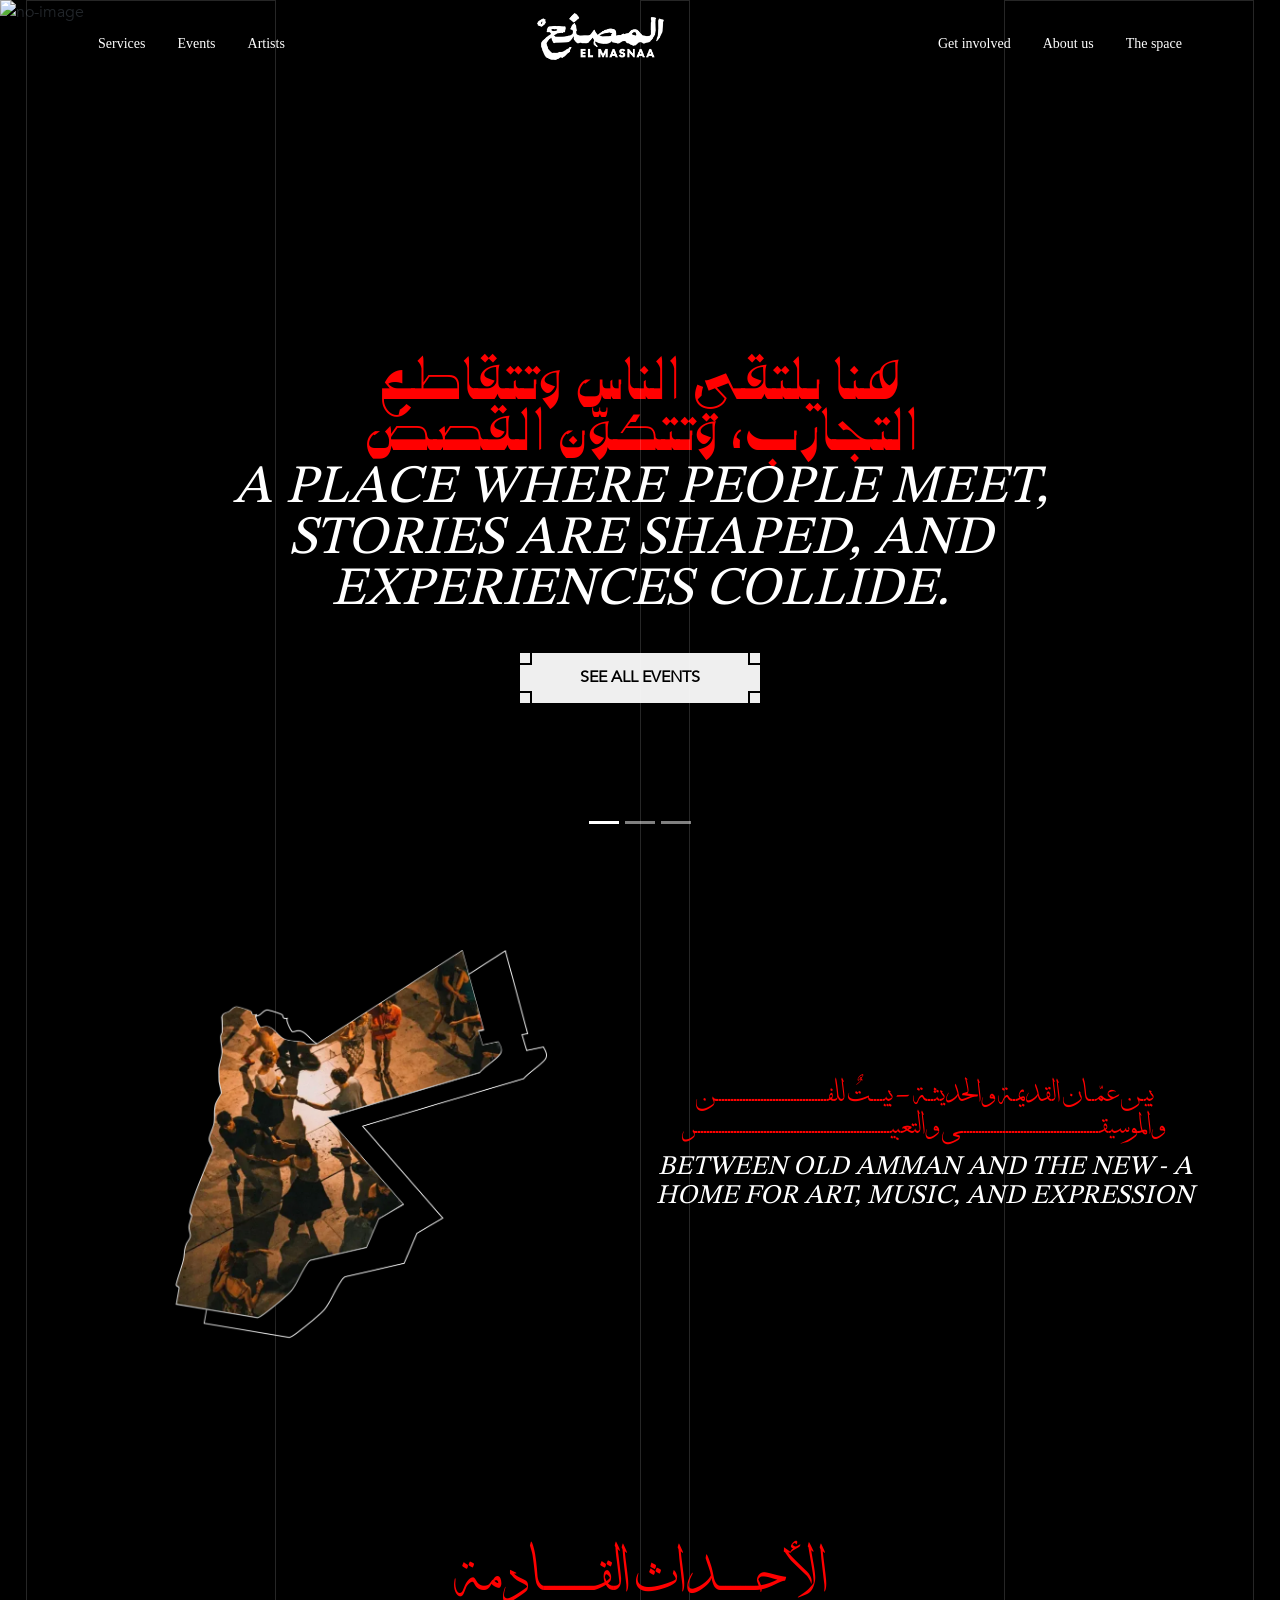
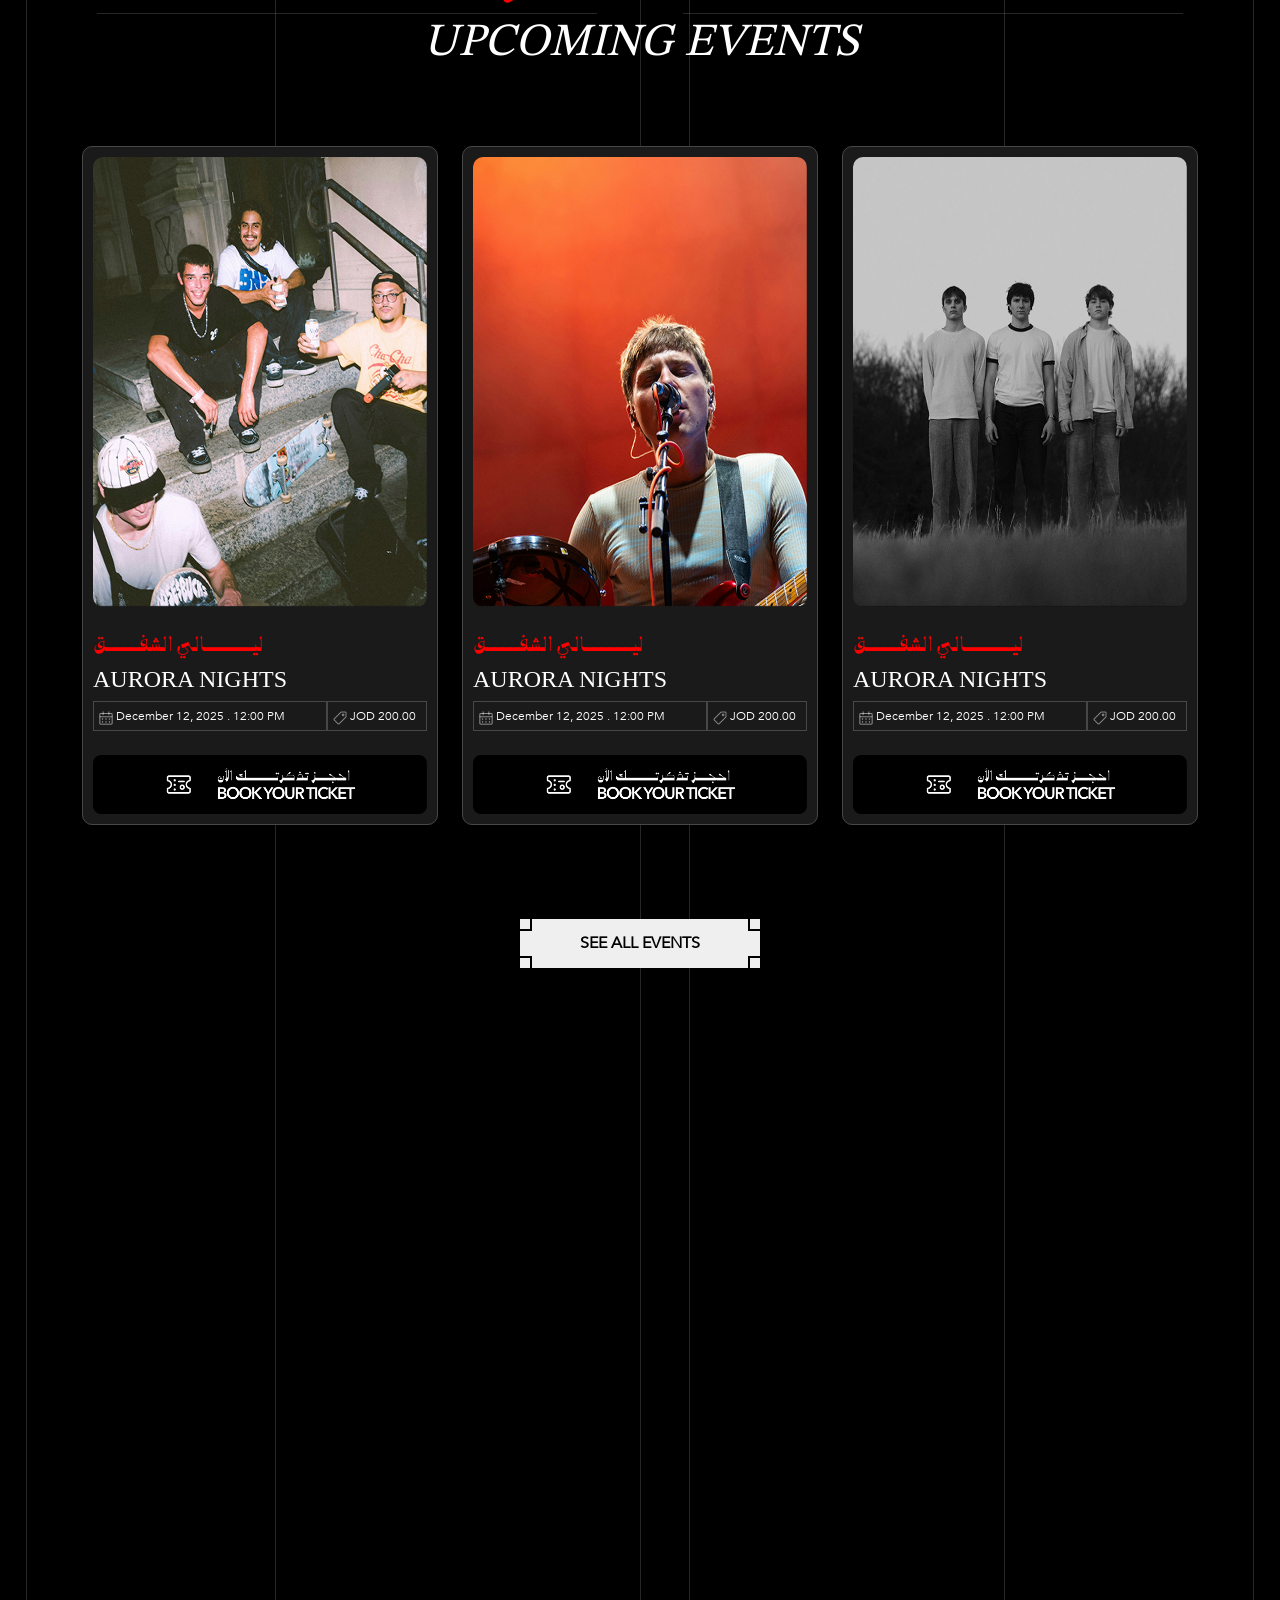
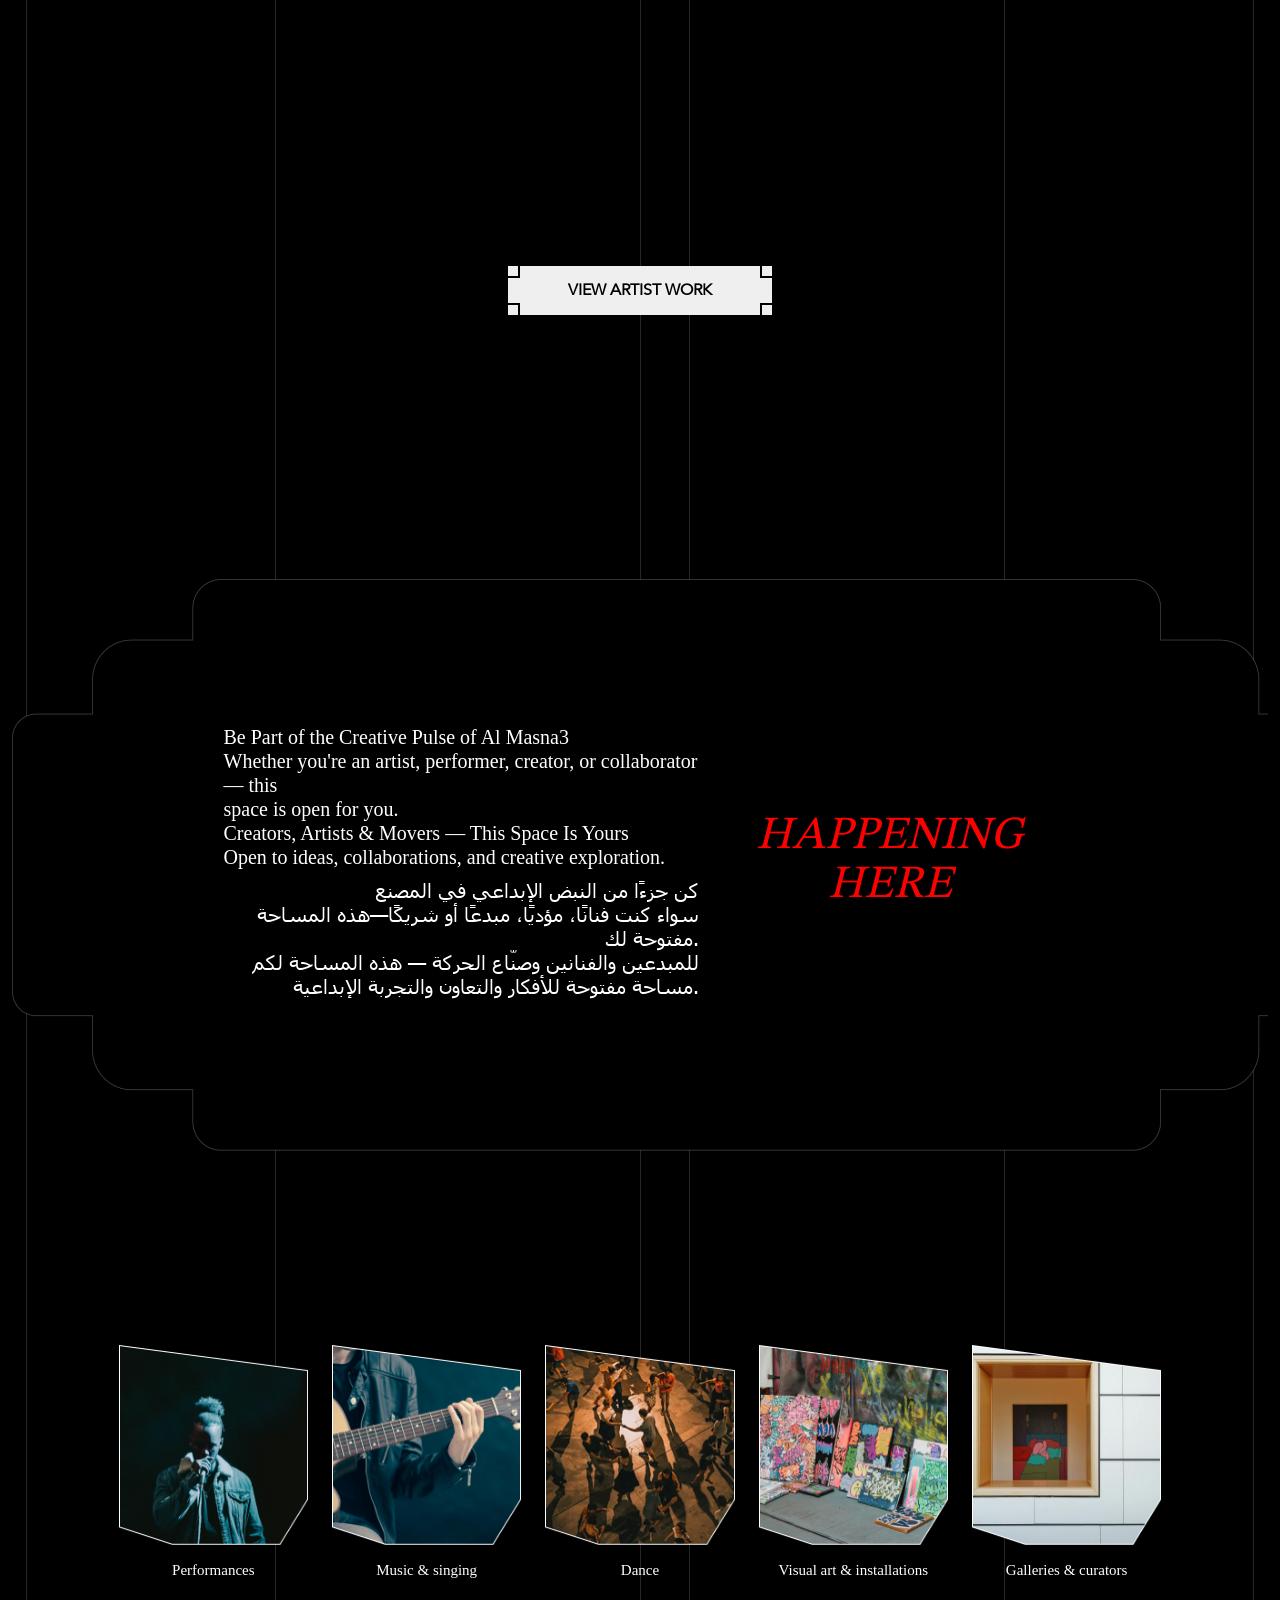
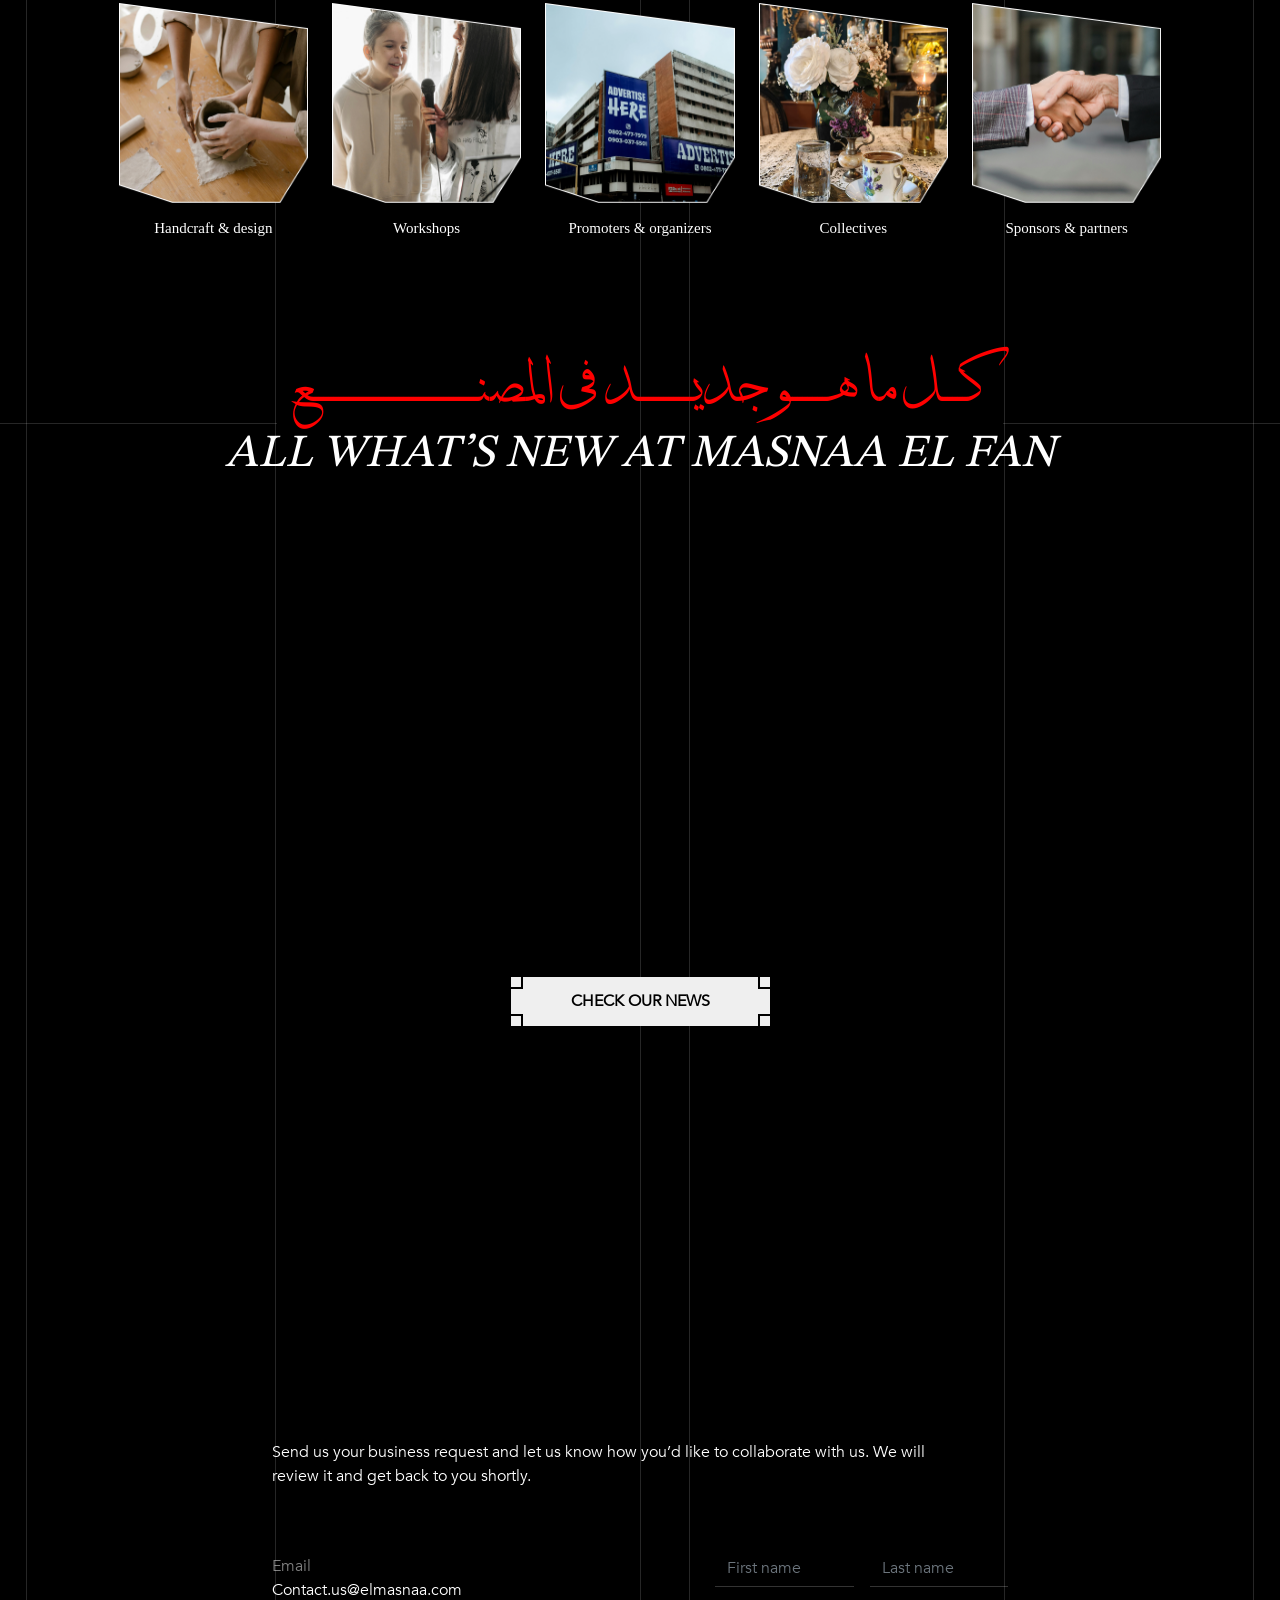
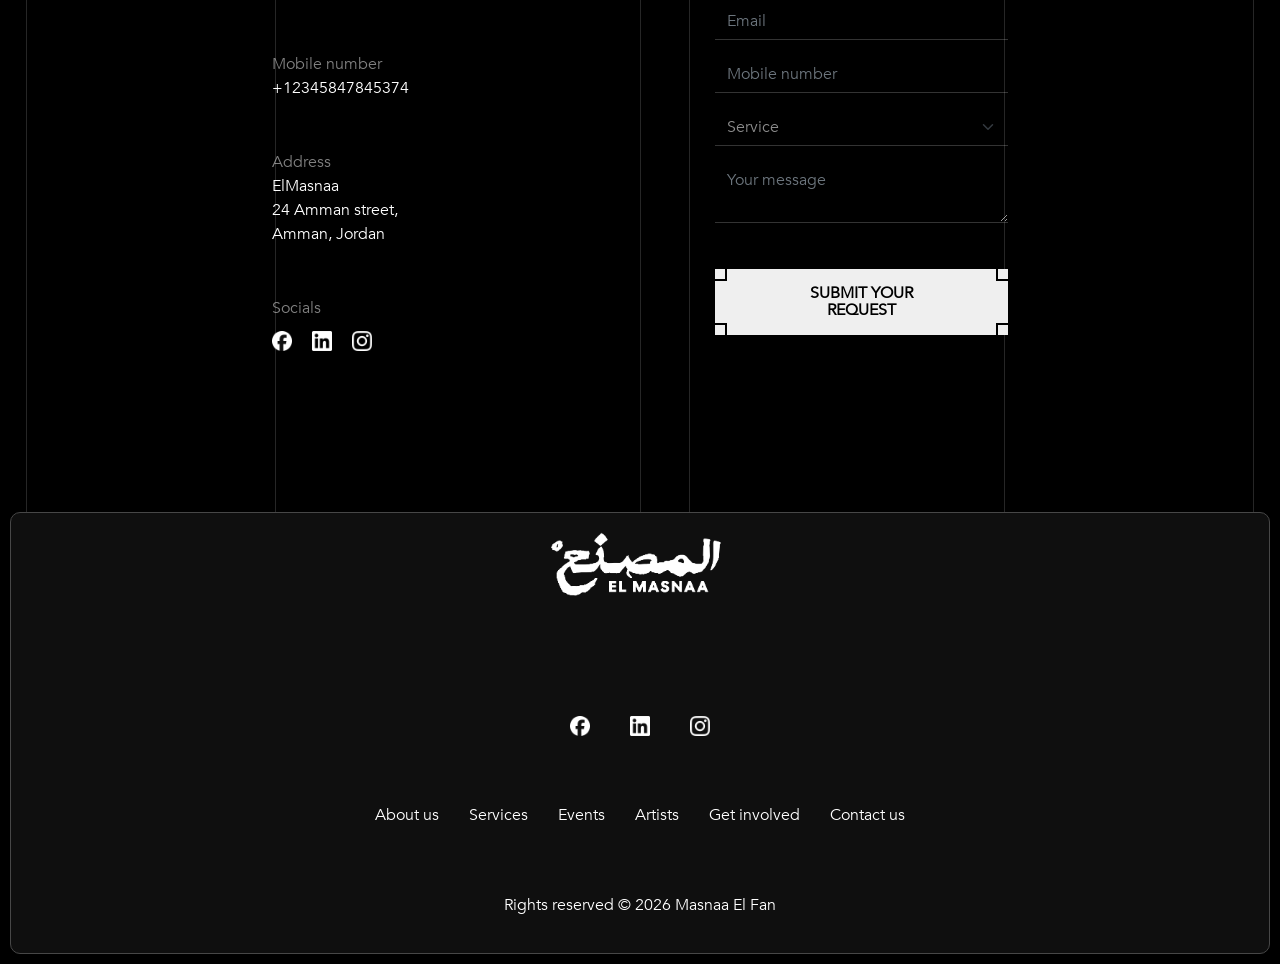
==== commit dade9df1: "9_3_upload" ====
--- a/index.html
+++ b/index.html
@@ -194,7 +194,8 @@
                                     </h1>
                                     <h3 class="color-white-banner">
                                         Partnerships that create impact… Let’s
-                                        build something together
+                                        build something
+                                        <br> together
                                     </h3>
                                     <button class="custom-btn">
                                         <span>SEE ALL EVENTS</span>
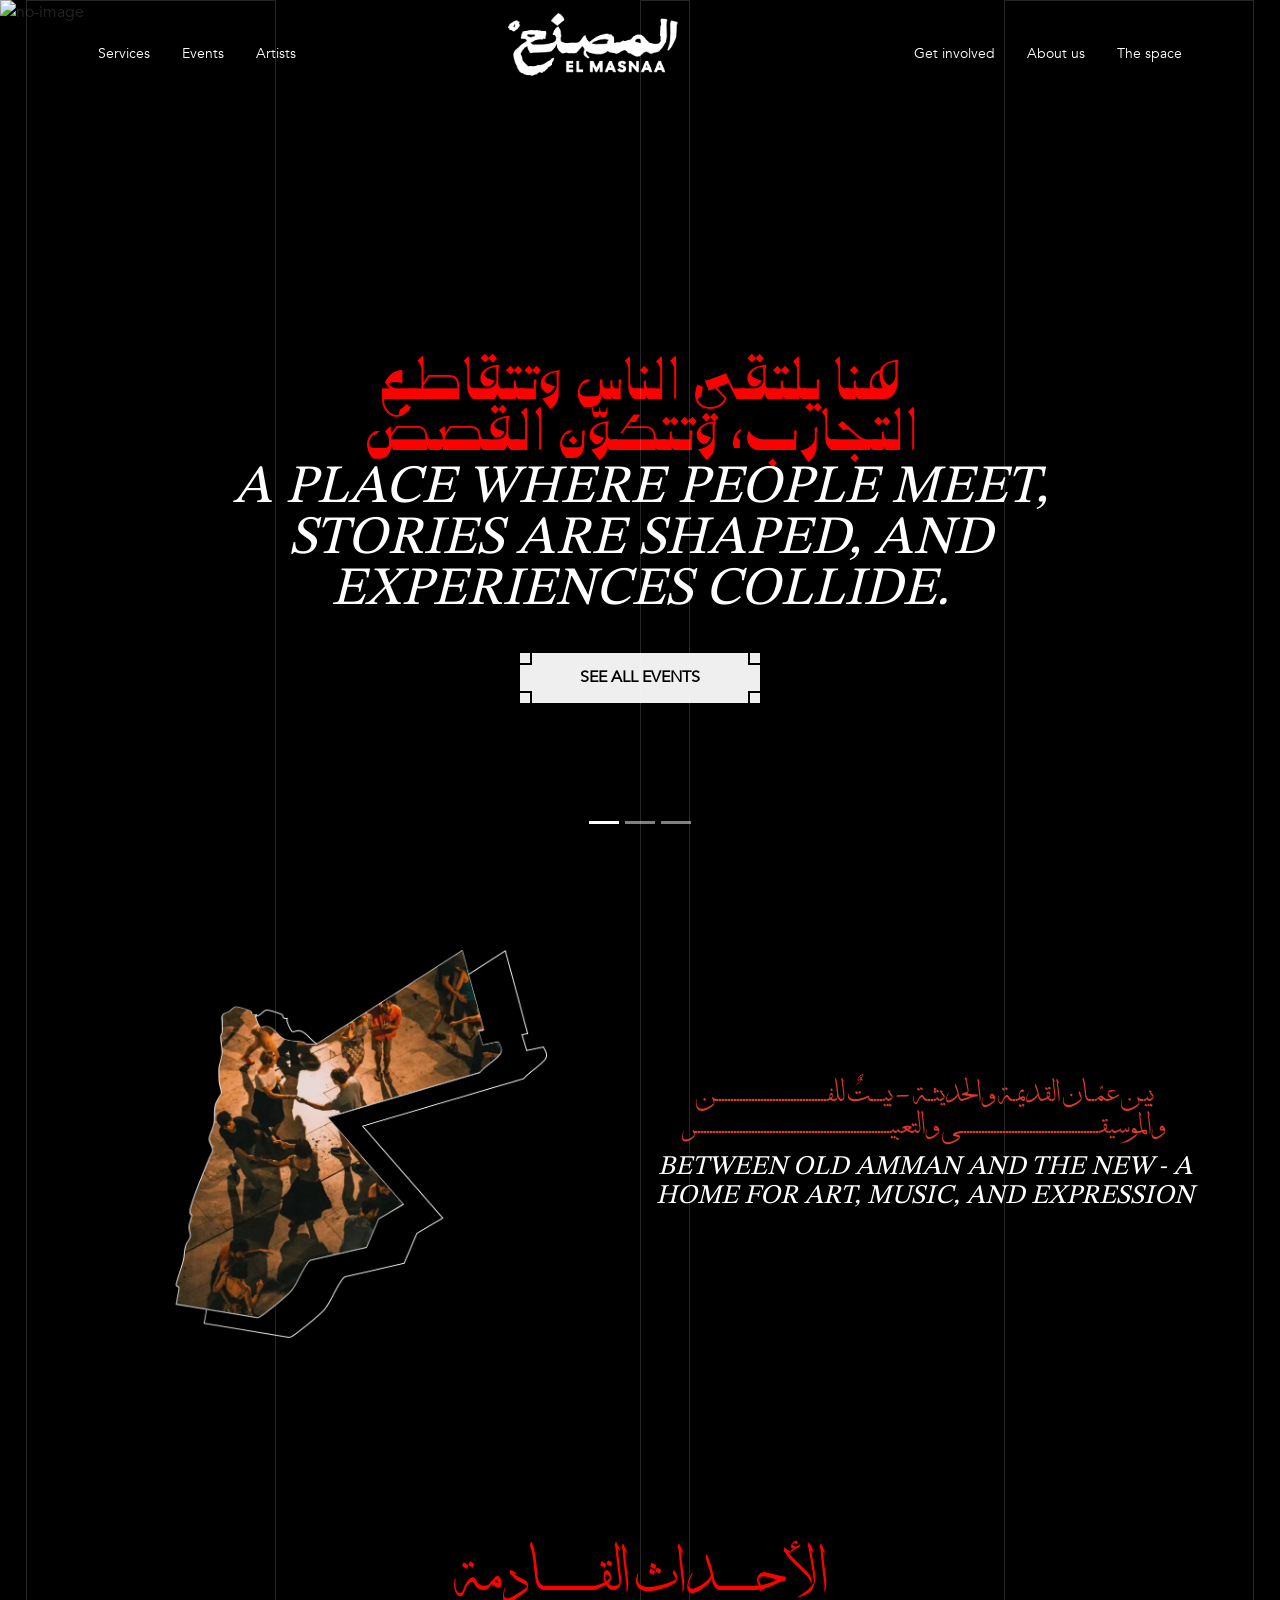
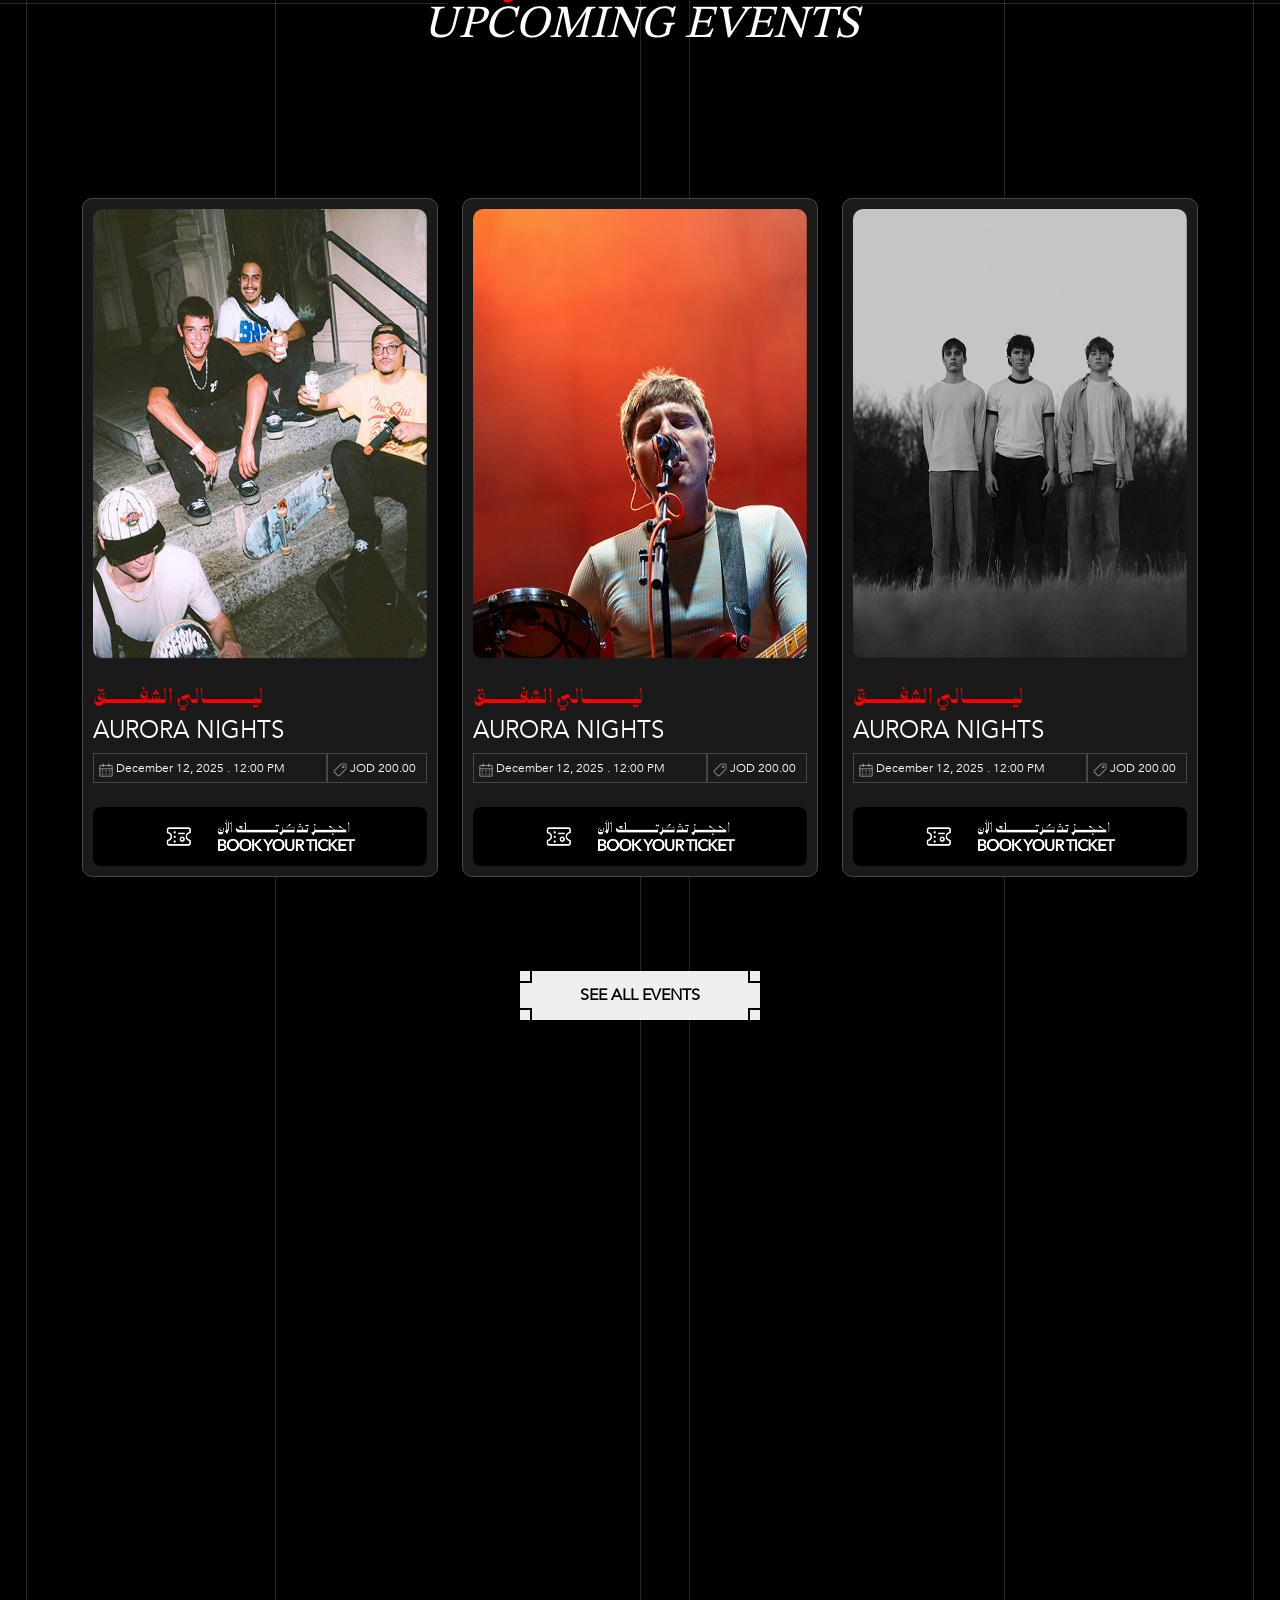
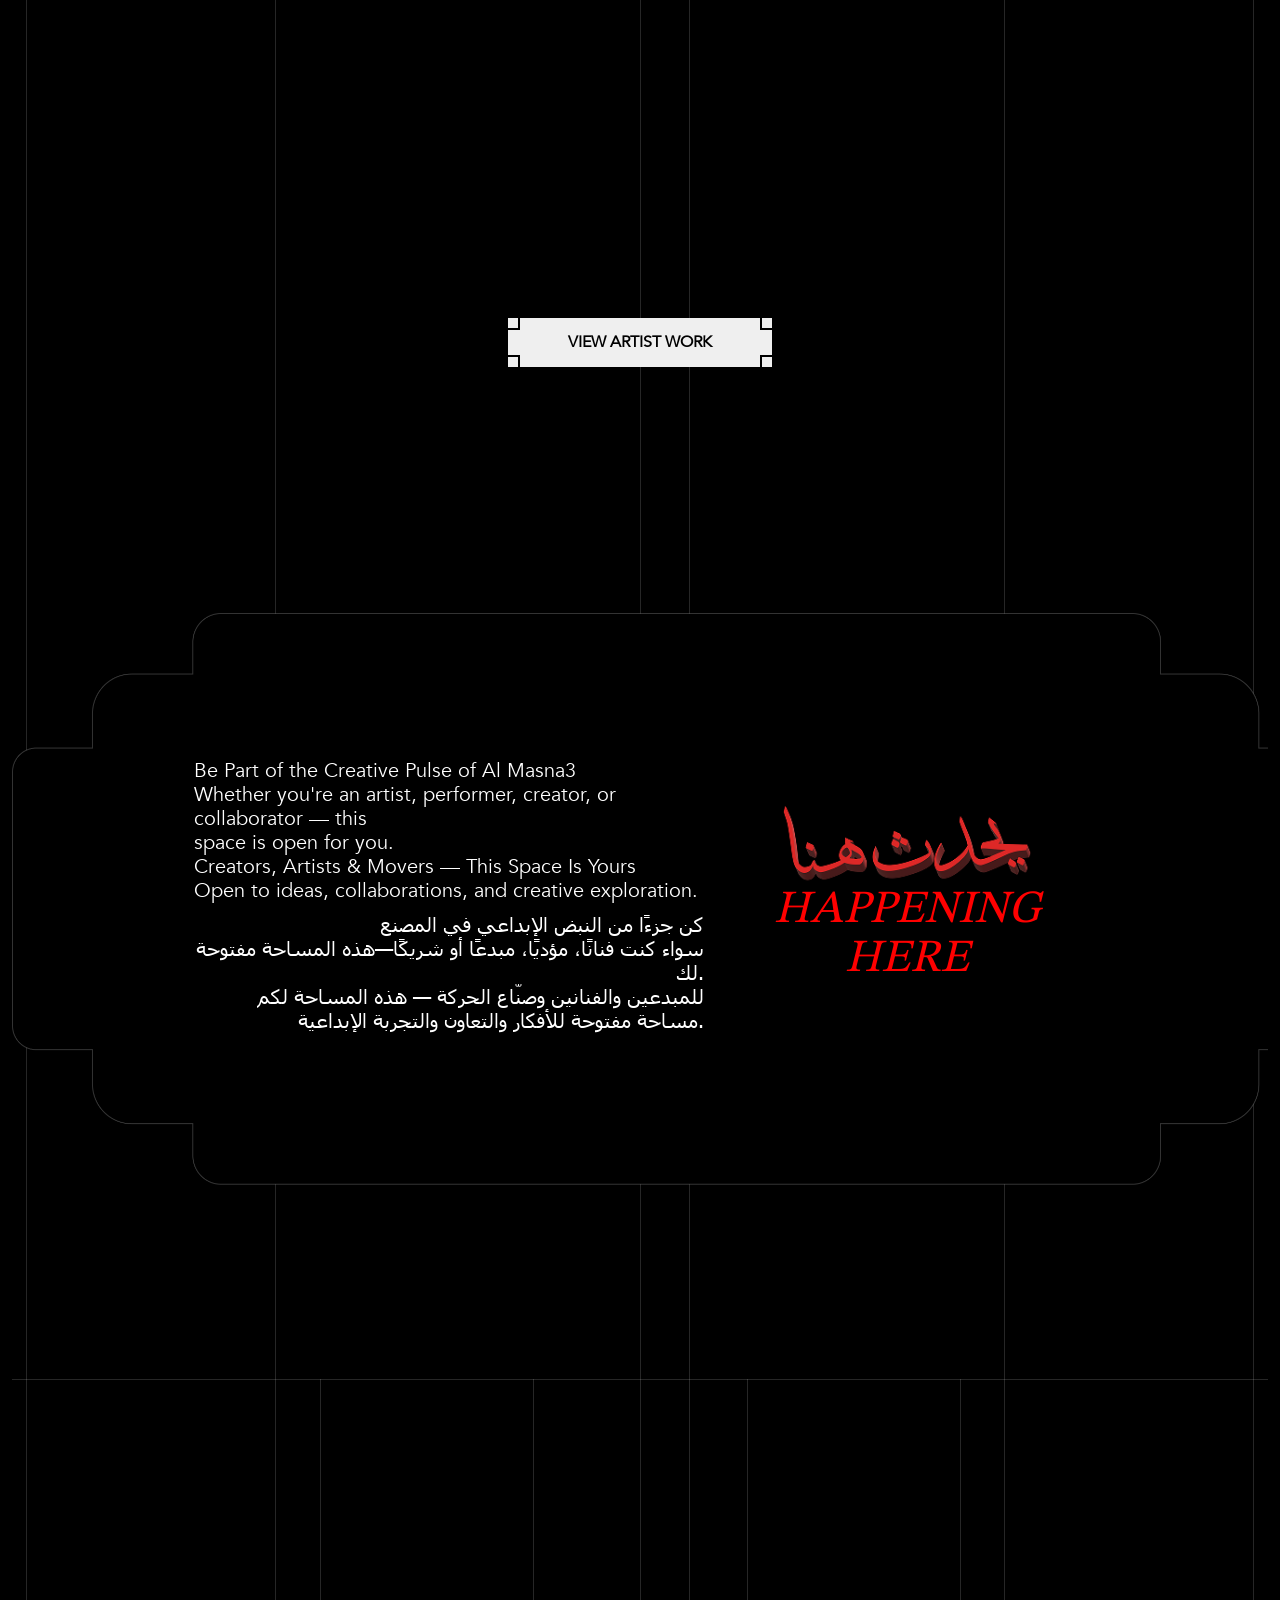
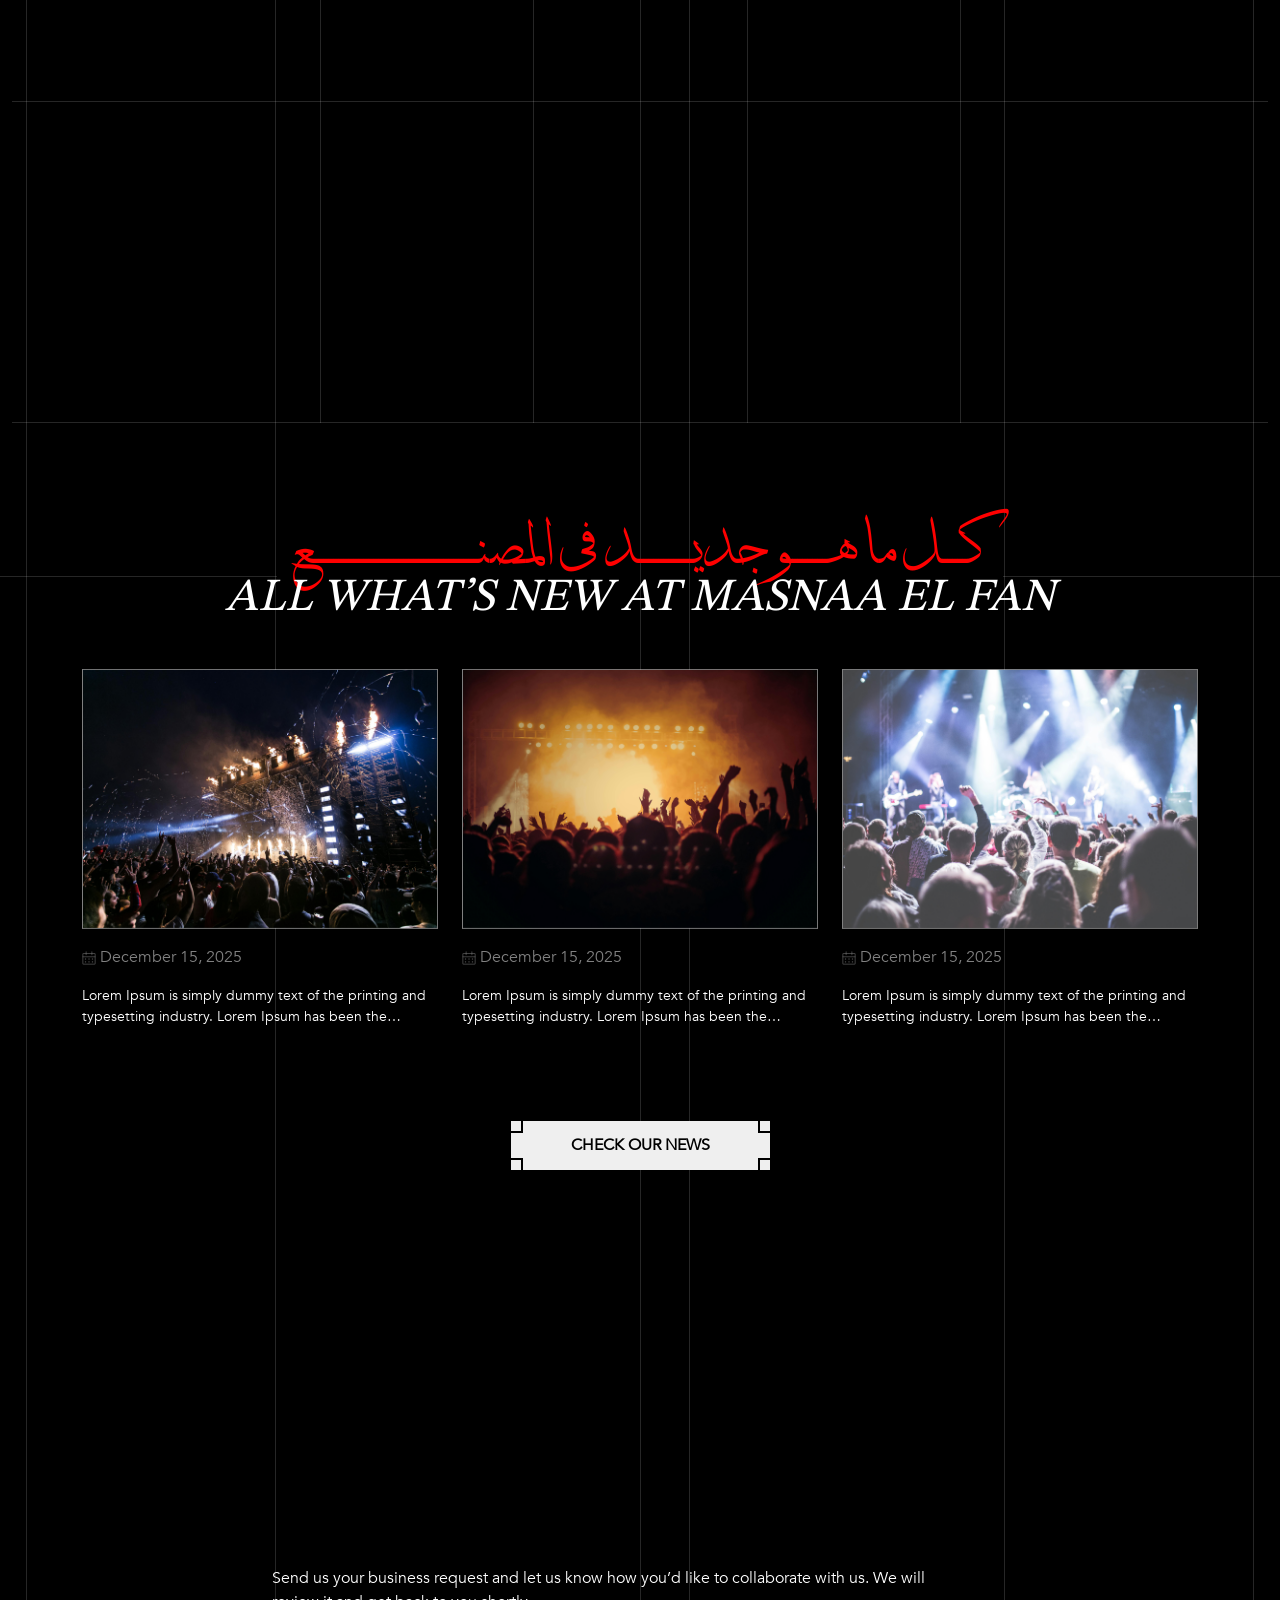
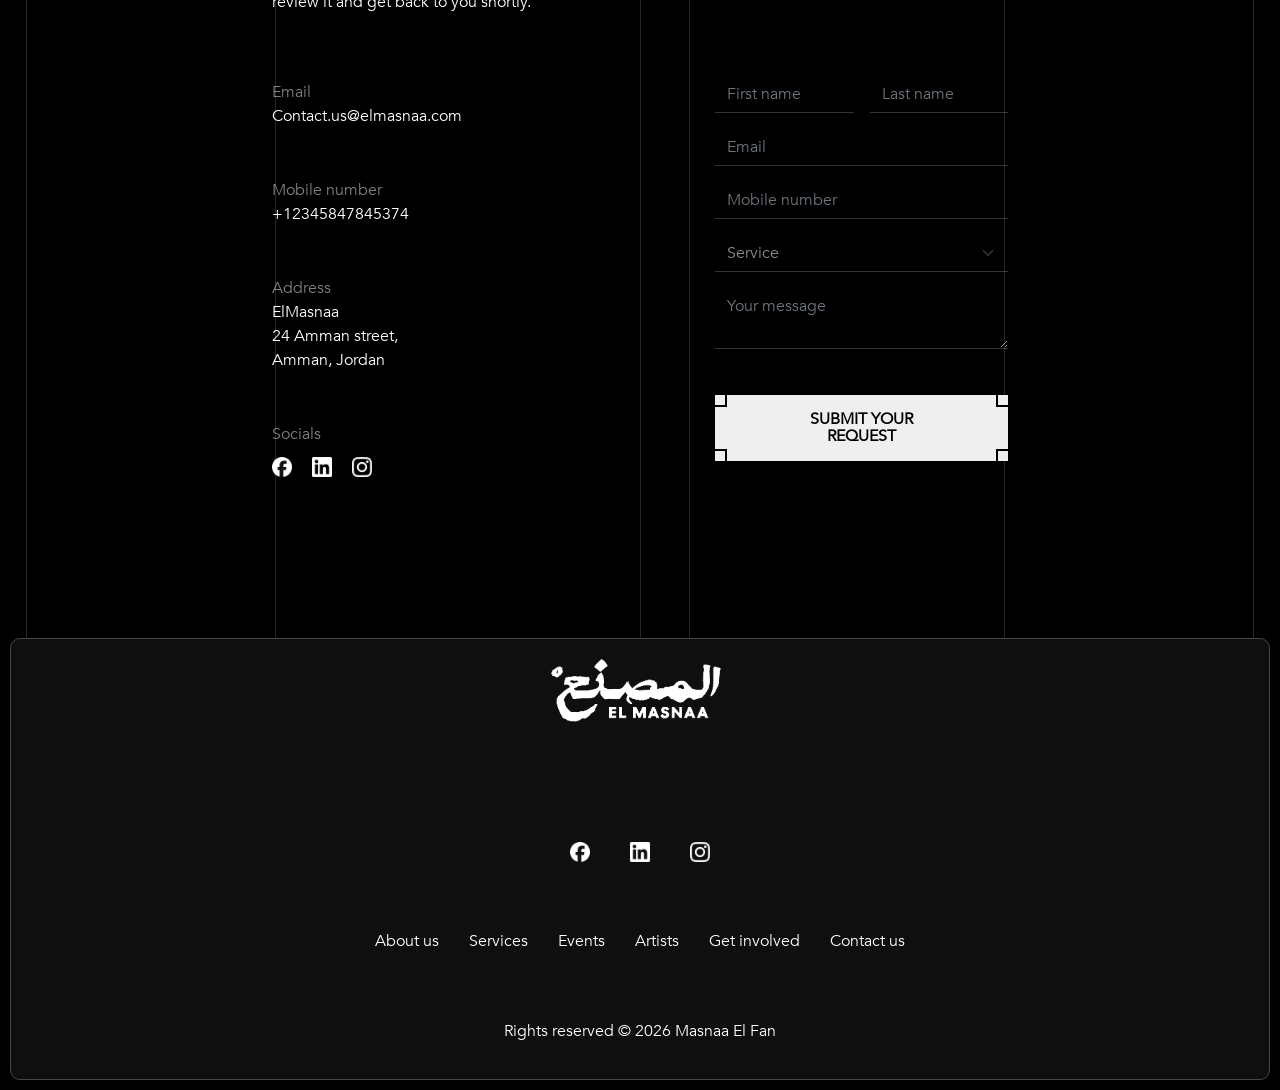
==== commit 1b0a2f57: "10_3_upload" ====
--- a/index.html
+++ b/index.html
@@ -103,7 +103,7 @@
                             src="image/logo.png"
                             alt="logo"
                             class="logo"
-                            style="height: 60px" />
+                            style="height: 80px" />
                     </a>
                     <ul class="navbar-nav">
                         <li class="nav-item">
@@ -223,7 +223,7 @@
                     <div
                         class="col-lg-6 col-12 d-flex flex-column justify-content-center">
                         <div>
-                            <h1 class="color-red title-about-ar">
+                            <h1 class="color-red title-about-ar" style="color: #E0382B;">
                                 بيـن عمّــان القديمـة والحديثــة - بيــــتٌ
                                 للفـــــــــــــــــــــــــــــــــــــن
                                 <br>
@@ -244,7 +244,7 @@
 
         <div class="event padding-100">
             <div class="container">
-                <div class="main-title wow fadeIn"
+                <div class="main-title wow fadeIn" style="margin-bottom: 150px;"
                     data-wow-duration="1s" data-wow-offset="200">
                     <h1 class="color-red text-center">
                         الأحـــــــداث القــــــــــادمة
@@ -261,7 +261,7 @@
                             <img
                                 src="image/event1.png"
                                 alt="Event 1"
-                                class="img-fluid"
+                                class="img-fluid w-100"
                                 style="height: 450px; border-radius: 10px" />
                             <h4 class="color-red title-ar mt-4">ليــــــالي الشفــــق</h4>
                             <h4 class="text-white title-en">AURORA NIGHTS</h4>
@@ -298,7 +298,7 @@
                             <img
                                 src="image/event2.png"
                                 alt="Event 1"
-                                class="img-fluid"
+                                class="img-fluid w-100"
                                 style="height: 450px; border-radius: 10px" />
                             <h4 class="color-red title-ar mt-4">ليــــــالي الشفــــق</h4>
                             <h4 class="text-white title-en">AURORA NIGHTS</h4>
@@ -335,7 +335,7 @@
                             <img
                                 src="image/event3.png"
                                 alt="Event 1"
-                                class="img-fluid"
+                                class="img-fluid w-100"
                                 style="height: 450px; border-radius: 10px" />
                             <h4 class="color-red title-ar mt-4">ليــــــالي الشفــــق</h4>
                             <h4 class="text-white title-en">AURORA NIGHTS</h4>
@@ -411,13 +411,13 @@
                                 style="height: 300px" />
                         </div>
                     </div>
-                    <p class="text-white text-center mt-5 pargraph-artist w-100">
+                    <p class="text-white text-center mt-5 pargraph-artist w-100" style="font-size: 22px;">
                         Lorem Ipsum is simply dummy text of the printing and
                         typesetting
-                        industry. Lorem Ipsum has been the industry's <br> standard
+                        industry. Lorem Ipsum has <br> been the industry's standard
                         dummy
                         text ever
-                        since the 1500s, when an unknown printer took a ga
+                        since the 1500s, when an unknown
                     </p>
                     </div>
                     <div class="col-lg-1 col-12"></div>
@@ -471,7 +471,10 @@
                             </h5>
                         </div>
                         <div
-                            class="col-lg-5 col-12 d-flex align-items-center justify-content-center">
+                            class="col-lg-5 col-12 d-flex flex-column align-items-center justify-content-center">
+                            <img src="image/title.png" alt="Happening Here"
+                            style="height: 80px;"
+                                class="img-fluid" />
                             <h2 class="color-red text-center title">
                                 HAPPENING <br />
                                 HERE
@@ -492,10 +495,11 @@
                         WHO CAN JOIN US
                     </h3>
                 </div>
-                <div class="row">
+                <div class="pt-5 pb-5 vector-join">
+                    <div class="row">
                     <div class="col-lg-1 col-12" ></div>
                     <div
-                        class="col-lg-2 col-md-3 col-sm-4 col-6 mb-3 wow bounceInUp"
+                        class="col-lg-2 col-md-3 col-sm-4 col-6 mb-5 wow bounceInUp"
                         data-wow-duration="2s" data-wow-offset="200">
                         <img src="image/ser1.png" alt="Artist 1"
                             class="img-fluid"
@@ -601,6 +605,14 @@
                             class="text-center text-white mt-3 font-card">Sponsors & partners</h6>
                     </div>
                     <div class="col-lg-1 col-12" ></div>
+                </div>
+                <div class="vector1"></div>
+                <div class="vector2"></div>
+                <div class="vector3"></div>
+                <div class="vector4"></div>
+                <div class="vector5"></div>
+                 <div class="vector6"></div>
+                  <div class="vector7"></div>
                 </div>
             </div>
         </div>
--- a/css/style.css
+++ b/css/style.css
@@ -30,7 +30,7 @@
 }
 @font-face {
   font-family: AvenirNext;
-  src: url("../fonts/Eng/SecondaryFont/AvenirNext.ttc");
+  src: url("../fonts/Eng/SecondaryFont/Avenir.ttc");
 }
 
 body {
@@ -55,7 +55,7 @@
   color: white;
 }
 .font-card {
-  font-family: AvenirNext;
+  font-family: Avenir;
   font-size: 15px;
   text-align: center;
 }
@@ -79,7 +79,7 @@
 
 /* landing */
 .landing-event-details {
-  background-image: url("../image/banner1.png");
+  background-image: url("../image/Frame120.png");
   background-size: cover;
   background-position: center;
   height: 1000px;
@@ -152,7 +152,7 @@
 }
 .nav-link {
   color: white;
-  font-family: AvenirNext;
+  font-family: Avenir;
   font-weight: normal;
   font-size: 14px;
   font-weight: 400;
@@ -268,6 +268,7 @@
   line-height: 100%;
   letter-spacing: 0%;
   text-align: center;
+  margin-bottom: -10px;
 }
 .main-title h3 {
   font-family: STIXTwoText;
@@ -294,15 +295,15 @@
   letter-spacing: 0%;
 }
 .card-event .title-en {
-  font-family: AvenirNext;
+  font-family: Avenir;
   font-weight: normal;
 }
 .title-artist {
-  font-family: AvenirNext;
+  font-family: Avenir;
   font-size: 24px;
 }
 .pargraph-artist {
-  font-family: AvenirNext;
+  font-family: Avenir;
   font-weight: 500;
   text-align: center;
 }
@@ -331,7 +332,7 @@
   /* z-index: 99999; */
 }
 .bg-involved .title-en {
-  font-family: AvenirNext;
+  font-family: Avenir;
   font-size: 20px;
 }
 .bg-involved .title-ar {
@@ -351,7 +352,7 @@
 }
 
 .p-project {
-  font-family: AvenirNext;
+  font-family: Avenir;
   font-size: 14px;
 }
 .contact-data {
@@ -629,7 +630,7 @@
 .title-event h1 {
   color: #fff;
   text-align: center;
-  font-family: AvenirNext;
+  font-family: Avenir;
   font-size: 42px;
   font-style: italic;
   font-weight: 400;
@@ -639,7 +640,7 @@
 .title-event p {
   color: #fff;
   text-align: center;
-  font-family: AvenirNext;
+  font-family: Avenir;
   font-size: 16px;
   font-style: italic;
   /* font-weight: 400; */
@@ -648,7 +649,7 @@
 .bg-event-details {
   background-image: url("../image/Vector.png");
   background-repeat: no-repeat;
-  background-size: contain;
+  background-size: cover;
   display: flex;
   align-items: center;
   justify-content: center;
@@ -732,6 +733,21 @@
   line-height: normal;
   margin-bottom: 0;
 }
+.content-event{
+padding: 200px 0;
+background-color: #0E0E0E;
+}
+.content-event .content{
+  color: rgba(255, 255, 255, 0.10);
+font-family: AvenirNext;
+font-size: 80px;
+font-weight: 700;
+line-height: 107%; /* 85.6px */
+letter-spacing: -5.6px;
+text-transform: uppercase;
+text-align: center;
+}
+
 /* draw vector */
 
 .vector {
@@ -789,12 +805,12 @@
   background-color: #ffffff26;
 }
 .involved-section .main-title::before,
-.event .main-title::before {
+.event2 .main-title::before {
   left: 15px;
   width: 500px;
 }
 .involved-section .main-title::after,
-.event .main-title::after {
+.event2 .main-title::after {
   right: 15px;
   width: 500px;
 }
@@ -820,6 +836,65 @@
   position: absolute;
   left: 230px;
   bottom: 0;
+}
+.vector-join{
+  position: relative;
+}
+.vector-join .vector1{
+  width: 100%;
+  height: 1px;
+  background-color: rgba(255, 255, 255, 0.15);
+  position: absolute;
+  top: 0;
+  left: 0;
+}
+.vector-join .vector2{
+  width: 100%;
+  height: 1px;
+  background-color: rgba(255, 255, 255, 0.15);
+  position: absolute;
+  top: 50%;
+  left: 0;
+}
+.vector-join .vector3{
+  width: 100%;
+  height: 1px;
+  background-color: rgba(255, 255, 255, 0.15);
+  position: absolute;
+  bottom: 0;
+  left: 0;
+}
+.vector-join .vector4{
+  width: 1px;
+  height: 100%;
+  background-color: rgba(255, 255, 255, 0.15);
+  position: absolute;
+  bottom: 0;
+  left: 24.5%;
+}
+.vector-join .vector5{
+  width: 1px;
+  height: 100%;
+  background-color: rgba(255, 255, 255, 0.15);
+  position: absolute;
+  bottom: 0;
+  left: 41.5%;
+}
+.vector-join .vector6{
+  width: 1px;
+  height: 100%;
+  background-color: rgba(255, 255, 255, 0.15);
+  position: absolute;
+  bottom: 0;
+  left: 58.5%;
+}
+.vector-join .vector7{
+  width: 1px;
+  height: 100%;
+  background-color: rgba(255, 255, 255, 0.15);
+  position: absolute;
+  bottom: 0;
+  left: 75.5%;
 }
 
 @media (max-width: 992px) {
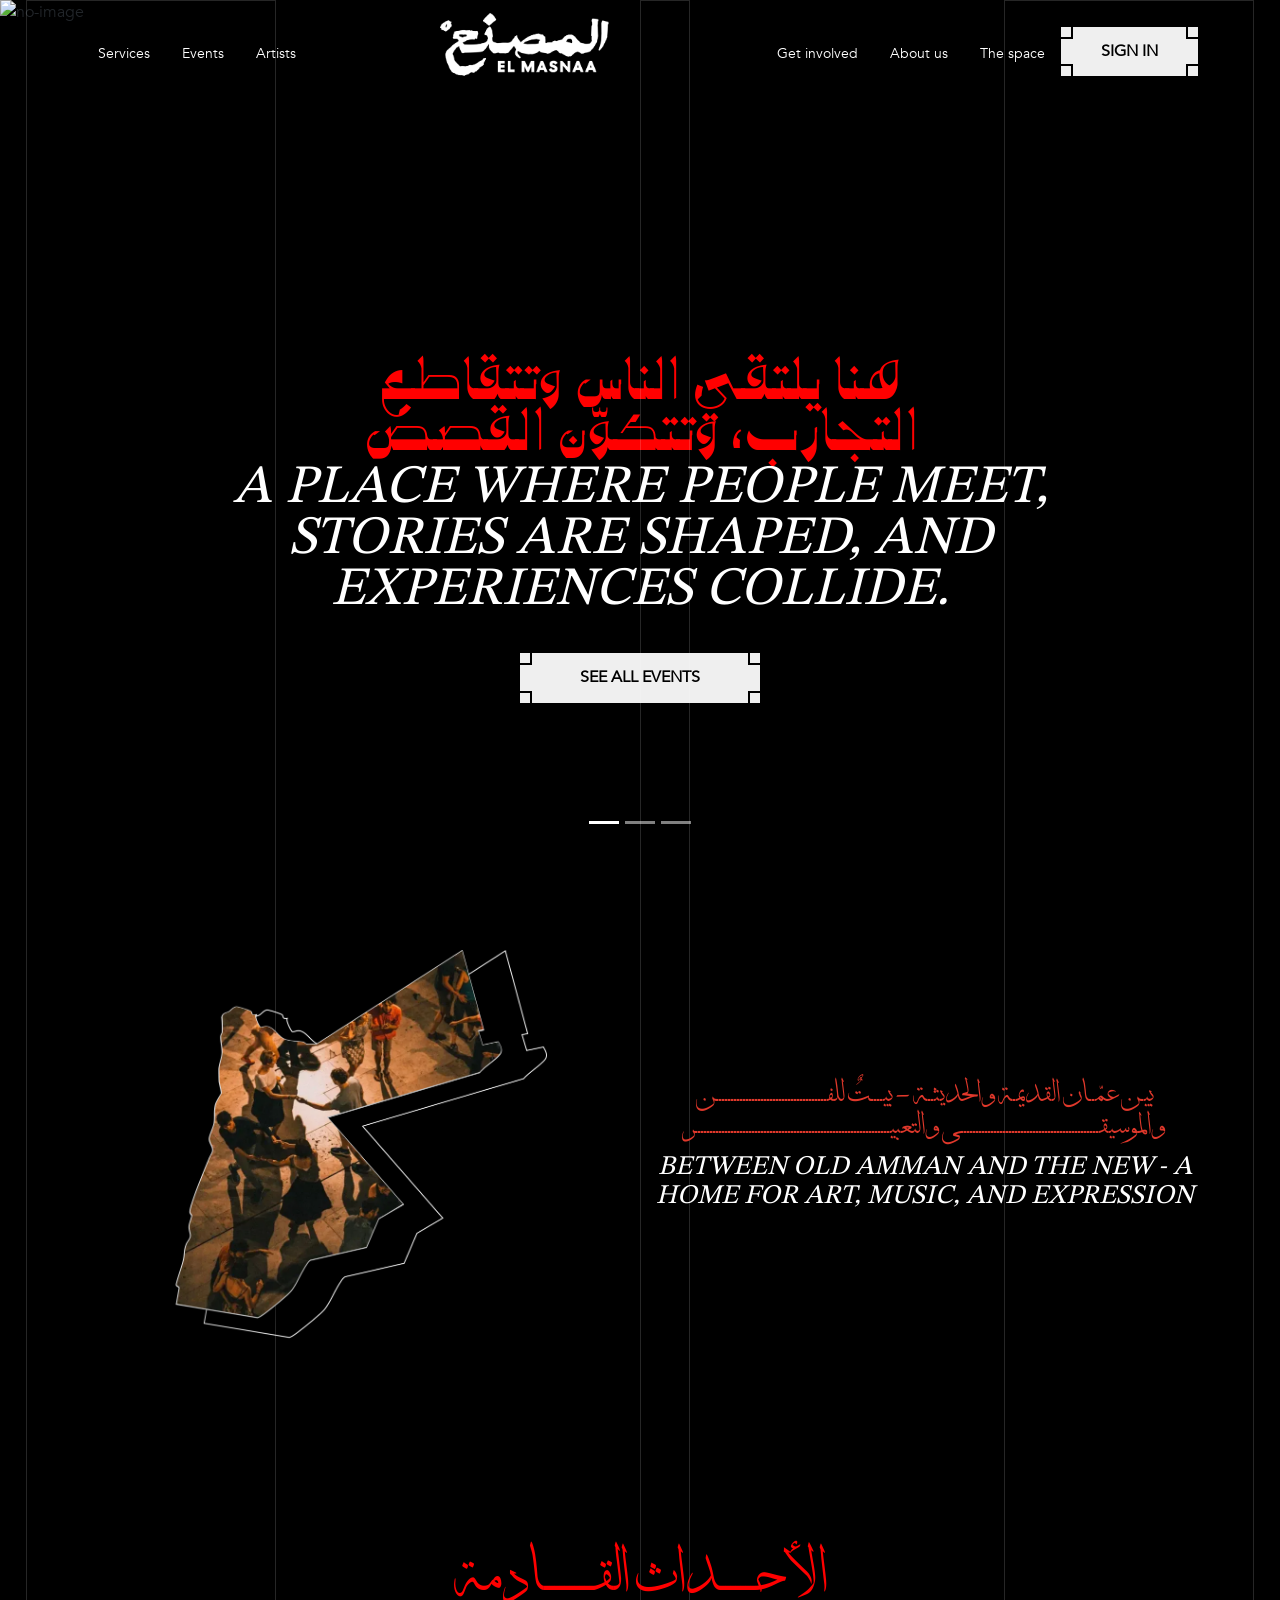
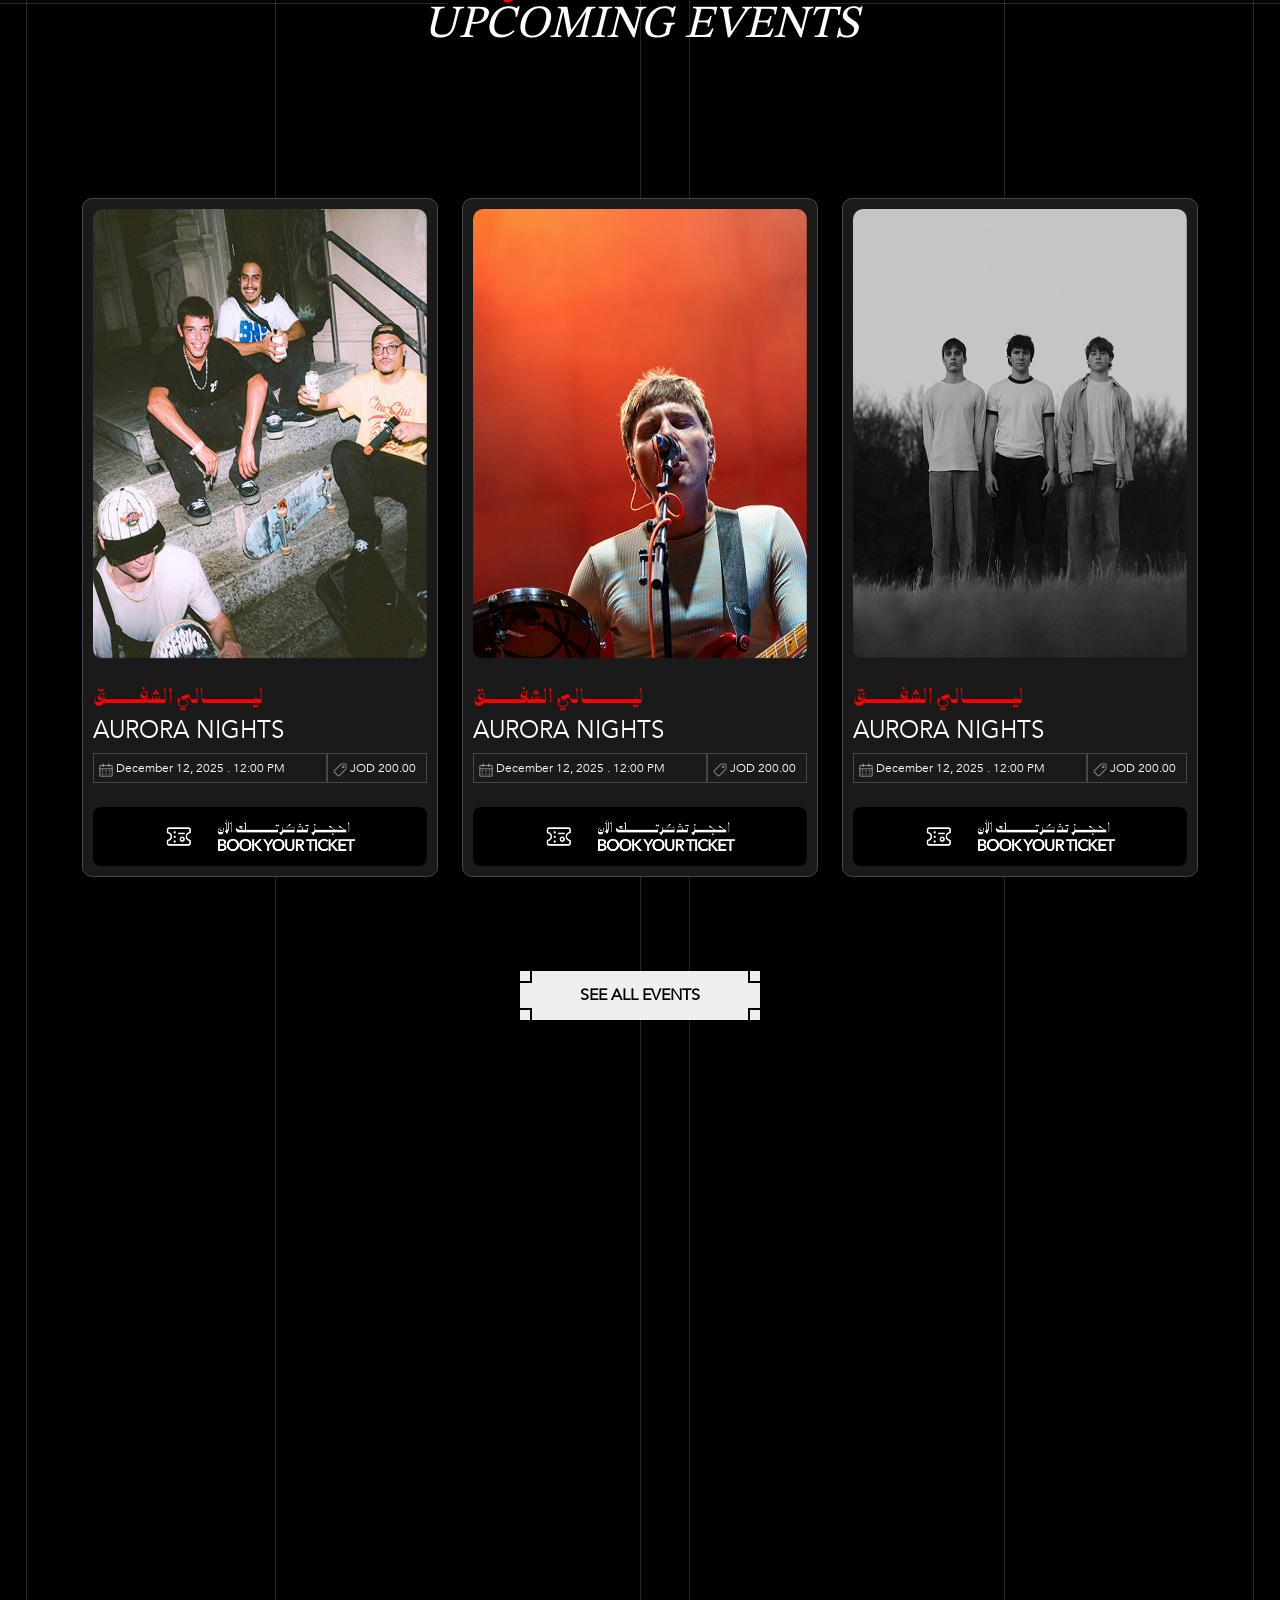
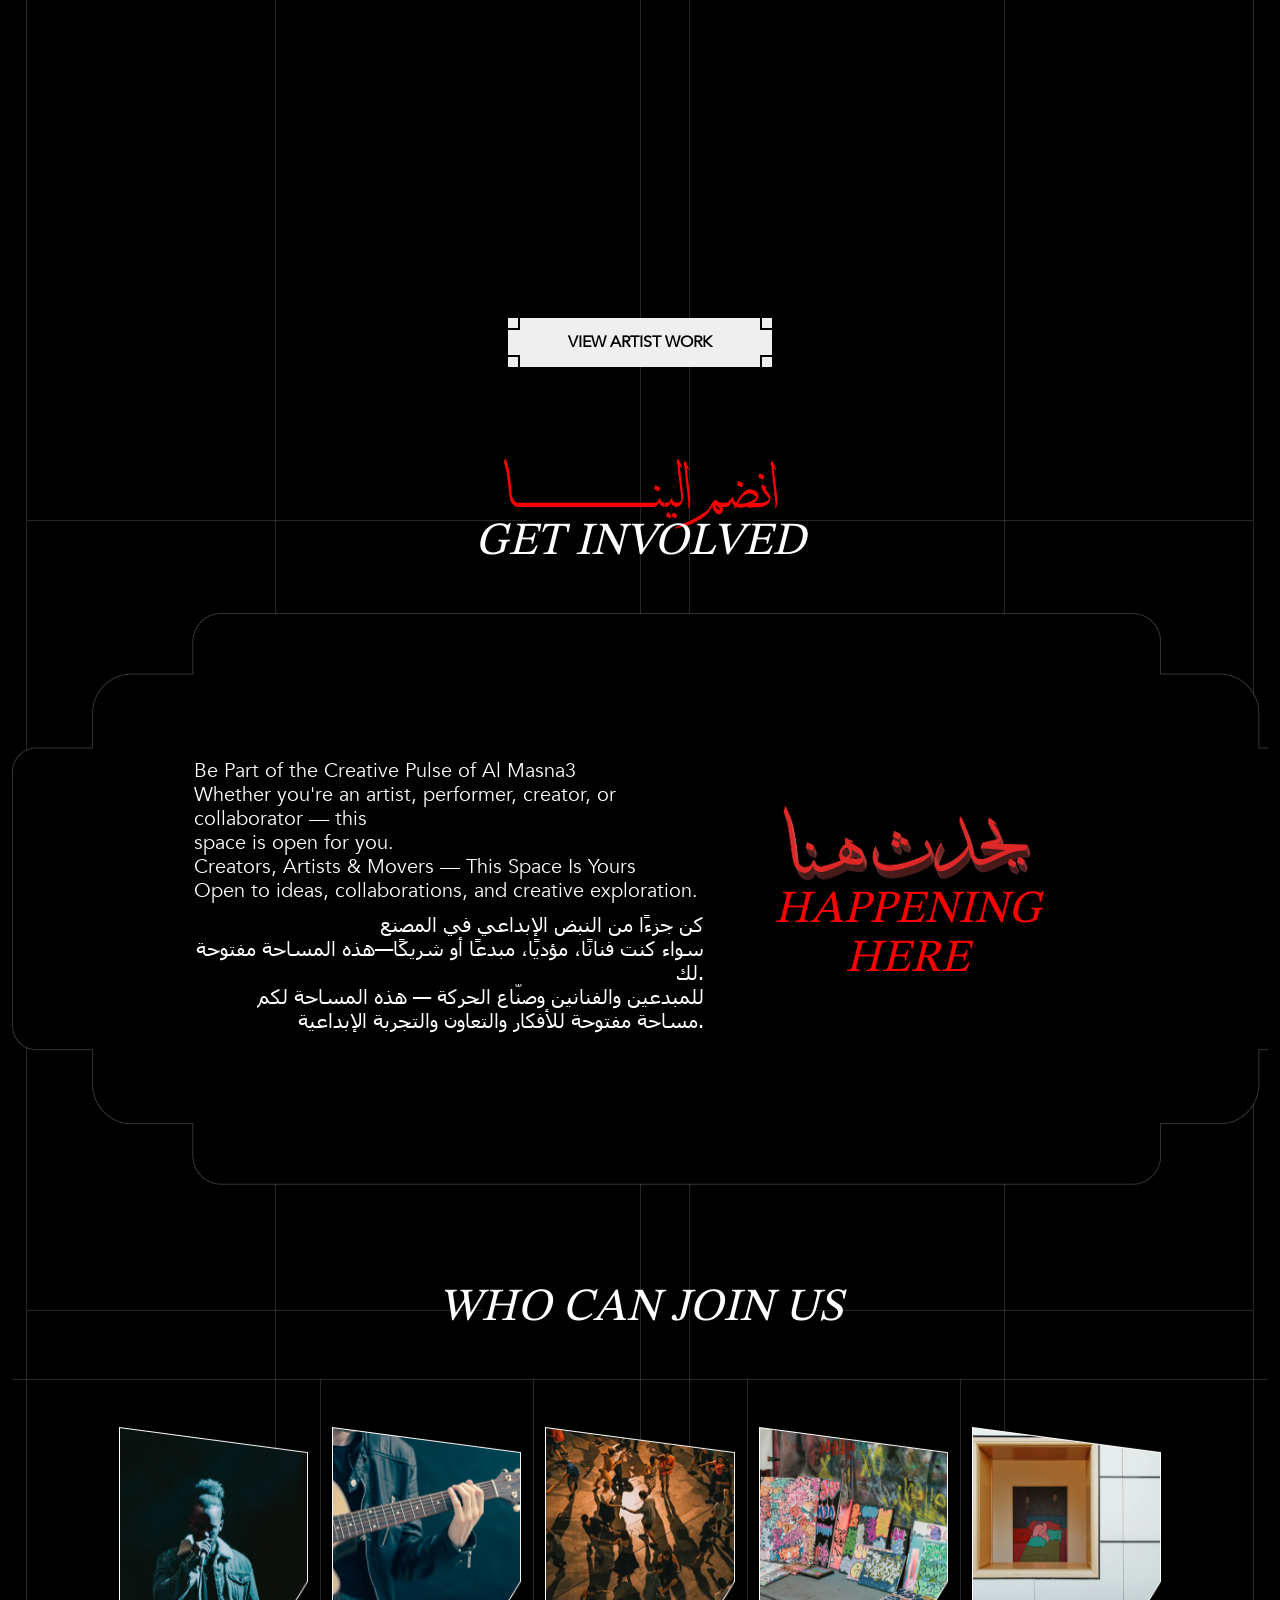
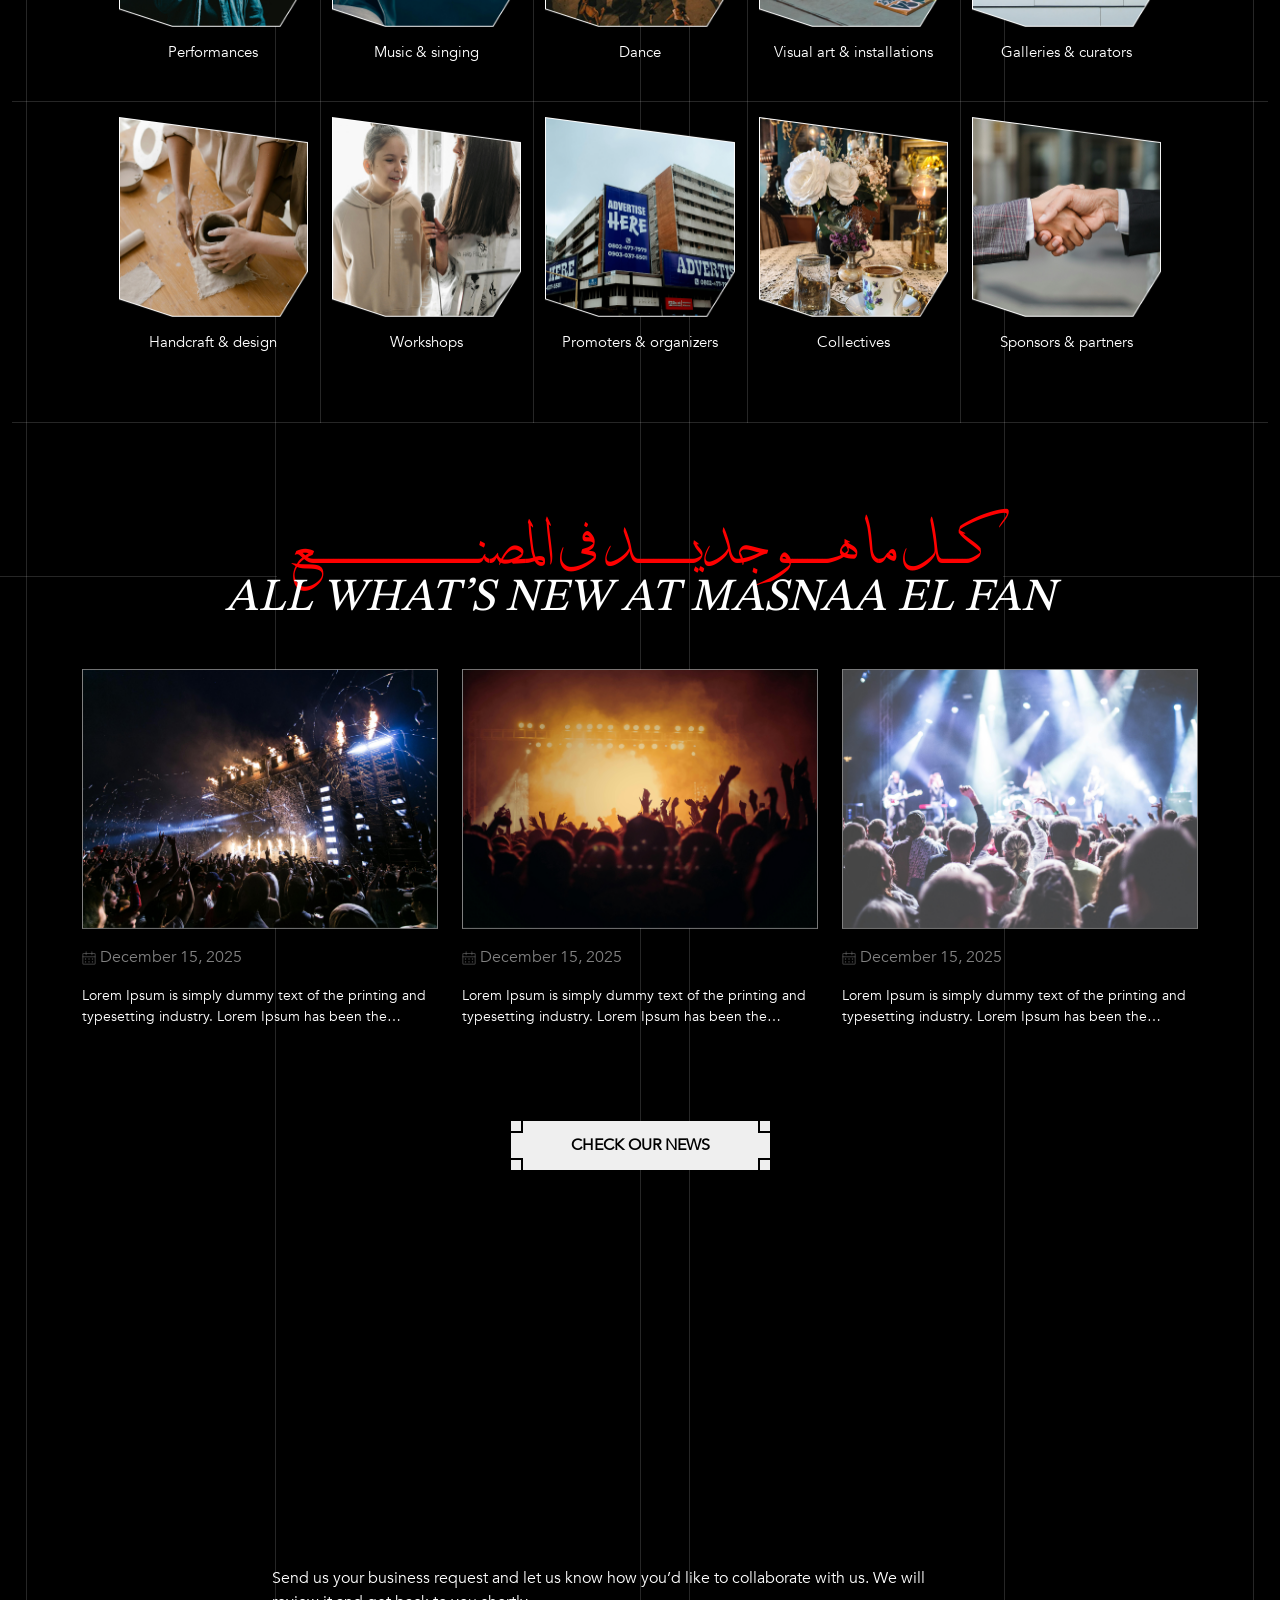
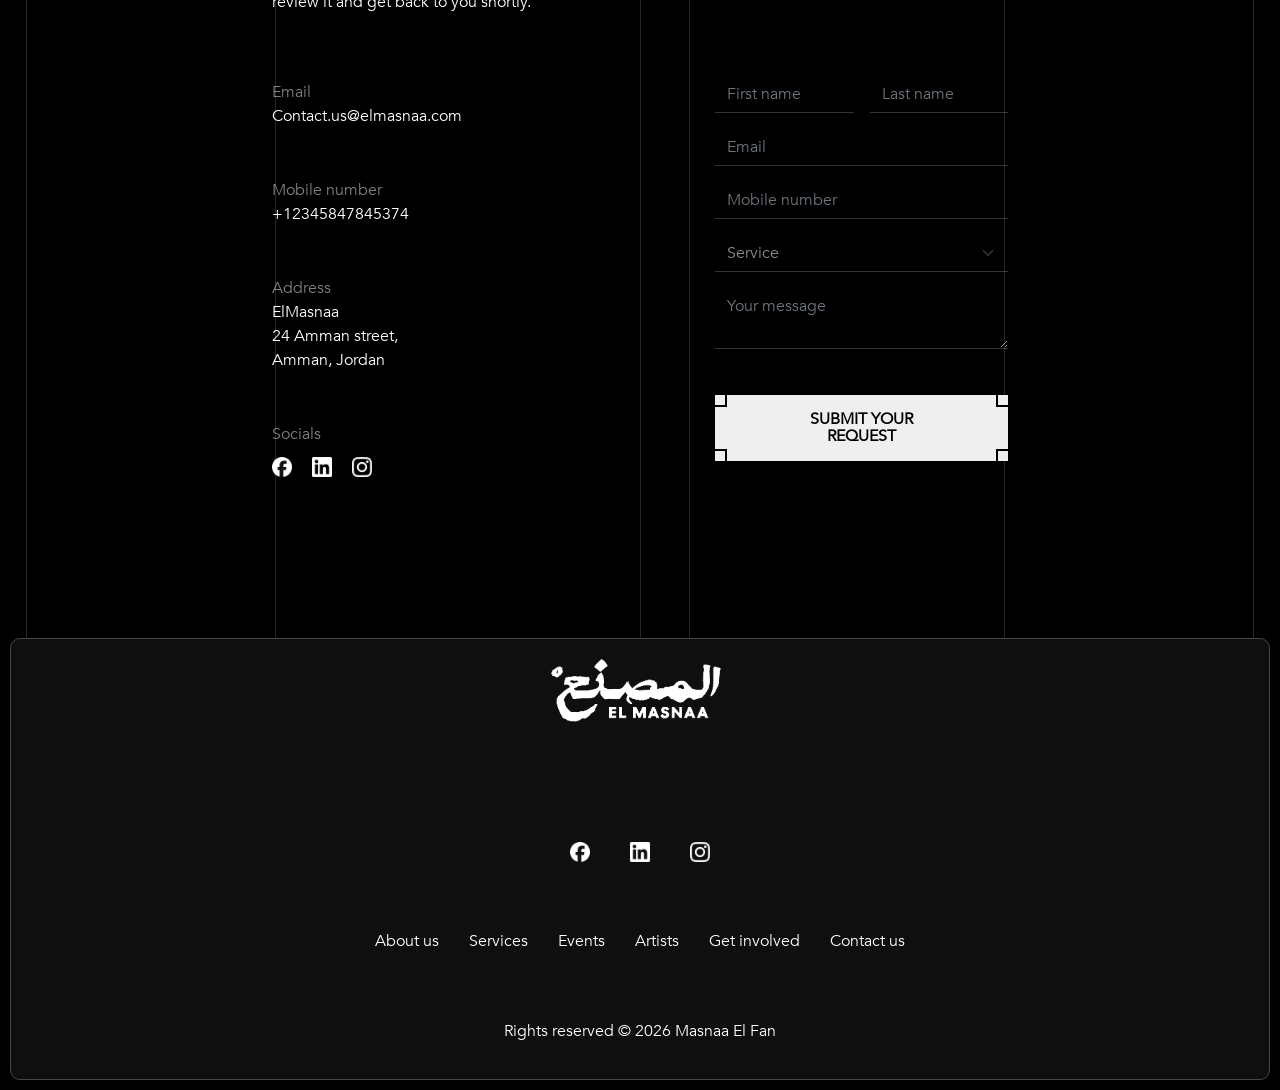
==== commit 2e96a1f8: "11_3_upload" ====
--- a/index.html
+++ b/index.html
@@ -119,6 +119,11 @@
                         <li class="nav-item">
                             <a class="nav-link p-lg-3" href="space.html">The
                                 space</a>
+                        </li>
+                        <li>
+                            <button class="custom-btn" style="margin-top: 0; padding: 16px 40px;" data-bs-toggle="modal" data-bs-target="#exampleModal2">
+                                        <span>Sign in</span>
+                                    </button>
                         </li>
                     </ul>
 
@@ -926,6 +931,52 @@
                 </p>
             </div>
 
+
+            <!-- Modal -->
+    <div class="modal fade" id="exampleModal2" tabindex="-1" aria-labelledby="exampleModalLabel" aria-hidden="true">
+        <div class="modal-dialog">
+            <div class="modal-content">
+                <div class="modal-body">
+                    <div class="d-flex justify-content-center mt-5"
+                    data-wow-duration="2s" data-wow-offset="200">
+                    <img src="image/black-logo.png" style="height: 80px;" alt="Logo">
+                </div>
+                    <form class="row g-3 mt-4">
+                        <div class="col-md-12">
+                            <input type="email" class="form-control" placeholder="Email"
+                                required>
+                        </div>
+                        <div class="col-12">
+
+                            <button class="custom-btn2 w-100" type="submit">
+                                <span>sign in</span>
+                            </button>
+                        </div>
+                    </form>
+                    <div class="text-center mt-4 mb-4">
+                        <p>Don’t have an account? <a class="color-red text-bold" href="register.html">Sign up</a></p>
+                    </div>
+                    <span class="test"></span>
+                    <span class="text-black-50">Or, continue with</span>
+                    <span class="test"></span>
+                    <div class="login-social mt-5">
+                    <img src="image/google.svg" alt="Logo">
+                    <p>Continue with Google</p>
+                </div>
+                 <div class="login-social mt-3">
+                    <img src="image/facebook.svg" alt="Logo">
+                    <p>Continue with Facebook</p>
+                </div>
+                 <div class="login-social mt-3 mb-5">
+                    <img src="image/apple.svg" alt="Logo">
+                    <p>Continue with Apple</p>
+                </div>
+                </div>
+                
+            </div>
+        </div>
+    </div>
+
         <!-- scroll to top -->
         <a href="#" class="scroll-top">
             <div class="top">
--- a/css/style.css
+++ b/css/style.css
@@ -508,6 +508,9 @@
   text-transform: uppercase;
   transition: all 0.5s ease;
 }
+.custom-btn a {
+  color: var(--black-color);
+}
 .custom-btn:hover {
   transform: scale(1.1);
   background-color: rgb(204, 204, 204);
@@ -703,8 +706,8 @@
   right: 6px;
   top: 3px;
 }
-.time-event{
- background-color: #191919;
+.time-event {
+  background-color: #191919;
   padding: 42px 44px;
   border-radius: 8px;
   border: 0.5px solid rgba(255, 255, 255, 0.5);
@@ -733,21 +736,131 @@
   line-height: normal;
   margin-bottom: 0;
 }
-.content-event{
-padding: 200px 0;
-background-color: #0E0E0E;
-}
-.content-event .content{
-  color: rgba(255, 255, 255, 0.10);
-font-family: AvenirNext;
-font-size: 80px;
-font-weight: 700;
-line-height: 107%; /* 85.6px */
-letter-spacing: -5.6px;
+
+.sub-title{
+  position: absolute;
+  right: 6px;
+  bottom: 110px;
+  text-align: right;
+
+}
+.sub-title .ar{
+  margin-bottom: 0;
+  color: rgba(255, 255, 255, 0.50);
+text-align: right;
+font-family: Thuluth !important;
+font-size: 24px;
+font-weight: 400;
+line-height: 107%; /* 25.68px */
 text-transform: uppercase;
-text-align: center;
-}
-
+}
+.sub-title .en{
+  color: rgba(255, 255, 255, 0.50);
+text-align: right;
+font-family: Avenir;
+font-size: 24px;
+font-style: italic;
+font-weight: 400;
+line-height: 107%; /* 25.68px */
+text-transform: uppercase;
+}
+.content-event {
+  padding: 200px 0;
+  background-color: #0e0e0e;
+}
+.content-event .content {
+  color: rgba(255, 255, 255, 0.1);
+  font-family: AvenirNext;
+  font-size: 80px;
+  font-weight: 700;
+  line-height: 107%; /* 85.6px */
+  letter-spacing: -5.6px;
+  text-transform: uppercase;
+  text-align: center;
+}
+
+.bg-ticket {
+  background-image: url("../image/bg-ticket.svg");
+  background-size: contain;
+  background-position: center;
+  background-repeat: no-repeat;
+  /* margin: 80px 150px; */
+  margin-top: 70px;
+  height: 550px;
+  width: 100%;
+}
+.ticket {
+  background-color: var(--black-color);
+}
+.num-ticket {
+  border-radius: 24px;
+  border: 1px solid #fff;
+  background: #000;
+  display: flex;
+  height: 69px;
+  padding: 0 24px;
+  justify-content: center;
+  align-items: center;
+  gap: 35px;
+  width: 45%;
+  position: relative;
+}
+.num-ticket::after {
+  content: "";
+  width: 1px;
+  height: 100%;
+  background-color: #ffffff;
+  position: absolute;
+  top: 0;
+  right: 45%;
+}
+
+.incr-decr-number .inc,
+.incr-decr-number .dec {
+  background-color: transparent;
+  color: white;
+  width: 30px;
+  height: 30px;
+  border-radius: 50%;
+  border: 1px solid #fff;
+}
+.incr-decr-number .input-field {
+  border: none;
+  color: white;
+  background-color: transparent;
+  width: 35px;
+  height: 35px;
+  position: relative;
+  top: -2px;
+  text-align: center;
+}
+.incr-decr-number .input-field:focus {
+  outline: none;
+}
+
+.modal .main-title::after,
+.modal .main-title::before {
+  display: none;
+}
+
+.test{
+    display: inline-block;
+    width: 35.5%;
+    border: 1px solid gainsboro;
+}
+.login-social{
+border-radius: 8px;
+border: 1px solid rgba(0, 0, 0, 0.10);
+background: #FFF;
+display: flex;
+justify-content: center;
+align-items: center;
+padding: 10px 0;
+}
+.login-social p{
+  margin-bottom: 0;
+  margin-left: 20px;
+}
 /* draw vector */
 
 .vector {
@@ -837,10 +950,10 @@
   left: 230px;
   bottom: 0;
 }
-.vector-join{
-  position: relative;
-}
-.vector-join .vector1{
+.vector-join {
+  position: relative;
+}
+.vector-join .vector1 {
   width: 100%;
   height: 1px;
   background-color: rgba(255, 255, 255, 0.15);
@@ -848,7 +961,7 @@
   top: 0;
   left: 0;
 }
-.vector-join .vector2{
+.vector-join .vector2 {
   width: 100%;
   height: 1px;
   background-color: rgba(255, 255, 255, 0.15);
@@ -856,7 +969,7 @@
   top: 50%;
   left: 0;
 }
-.vector-join .vector3{
+.vector-join .vector3 {
   width: 100%;
   height: 1px;
   background-color: rgba(255, 255, 255, 0.15);
@@ -864,7 +977,7 @@
   bottom: 0;
   left: 0;
 }
-.vector-join .vector4{
+.vector-join .vector4 {
   width: 1px;
   height: 100%;
   background-color: rgba(255, 255, 255, 0.15);
@@ -872,7 +985,7 @@
   bottom: 0;
   left: 24.5%;
 }
-.vector-join .vector5{
+.vector-join .vector5 {
   width: 1px;
   height: 100%;
   background-color: rgba(255, 255, 255, 0.15);
@@ -880,7 +993,7 @@
   bottom: 0;
   left: 41.5%;
 }
-.vector-join .vector6{
+.vector-join .vector6 {
   width: 1px;
   height: 100%;
   background-color: rgba(255, 255, 255, 0.15);
@@ -888,7 +1001,7 @@
   bottom: 0;
   left: 58.5%;
 }
-.vector-join .vector7{
+.vector-join .vector7 {
   width: 1px;
   height: 100%;
   background-color: rgba(255, 255, 255, 0.15);
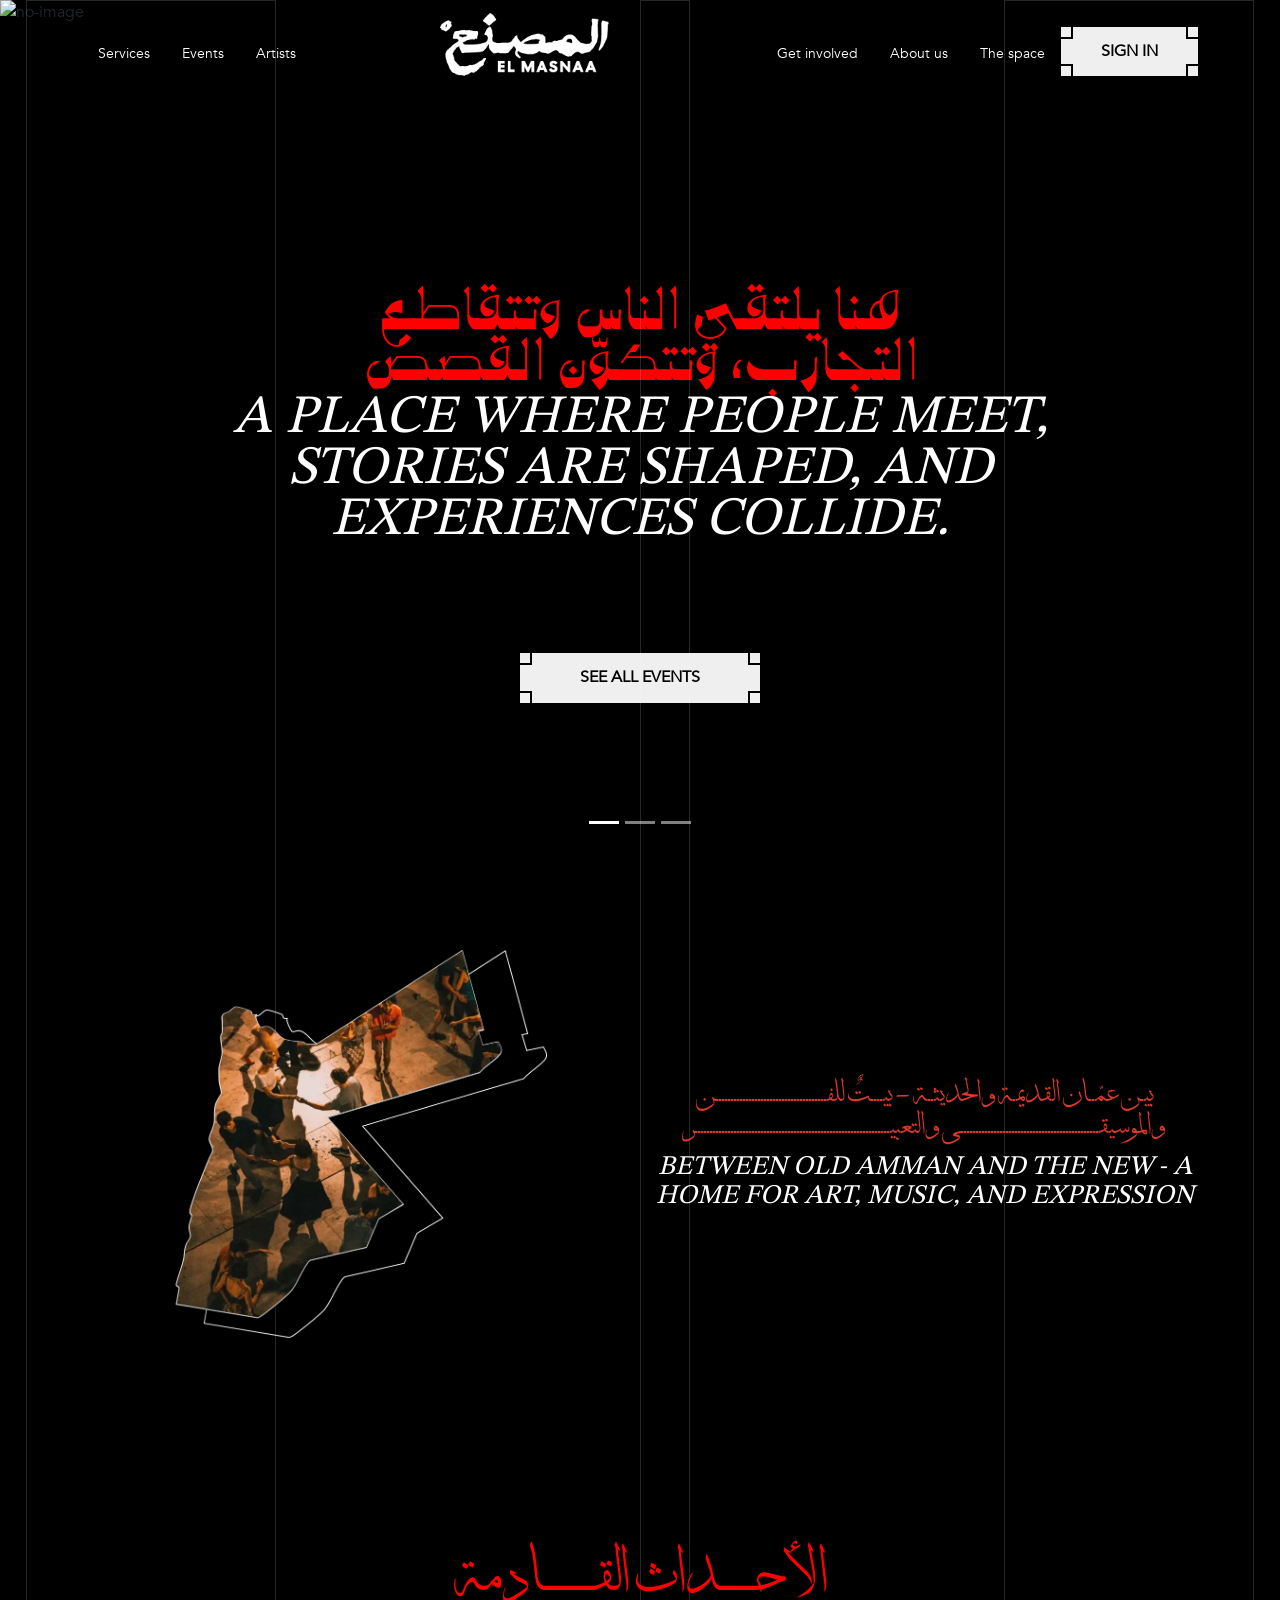
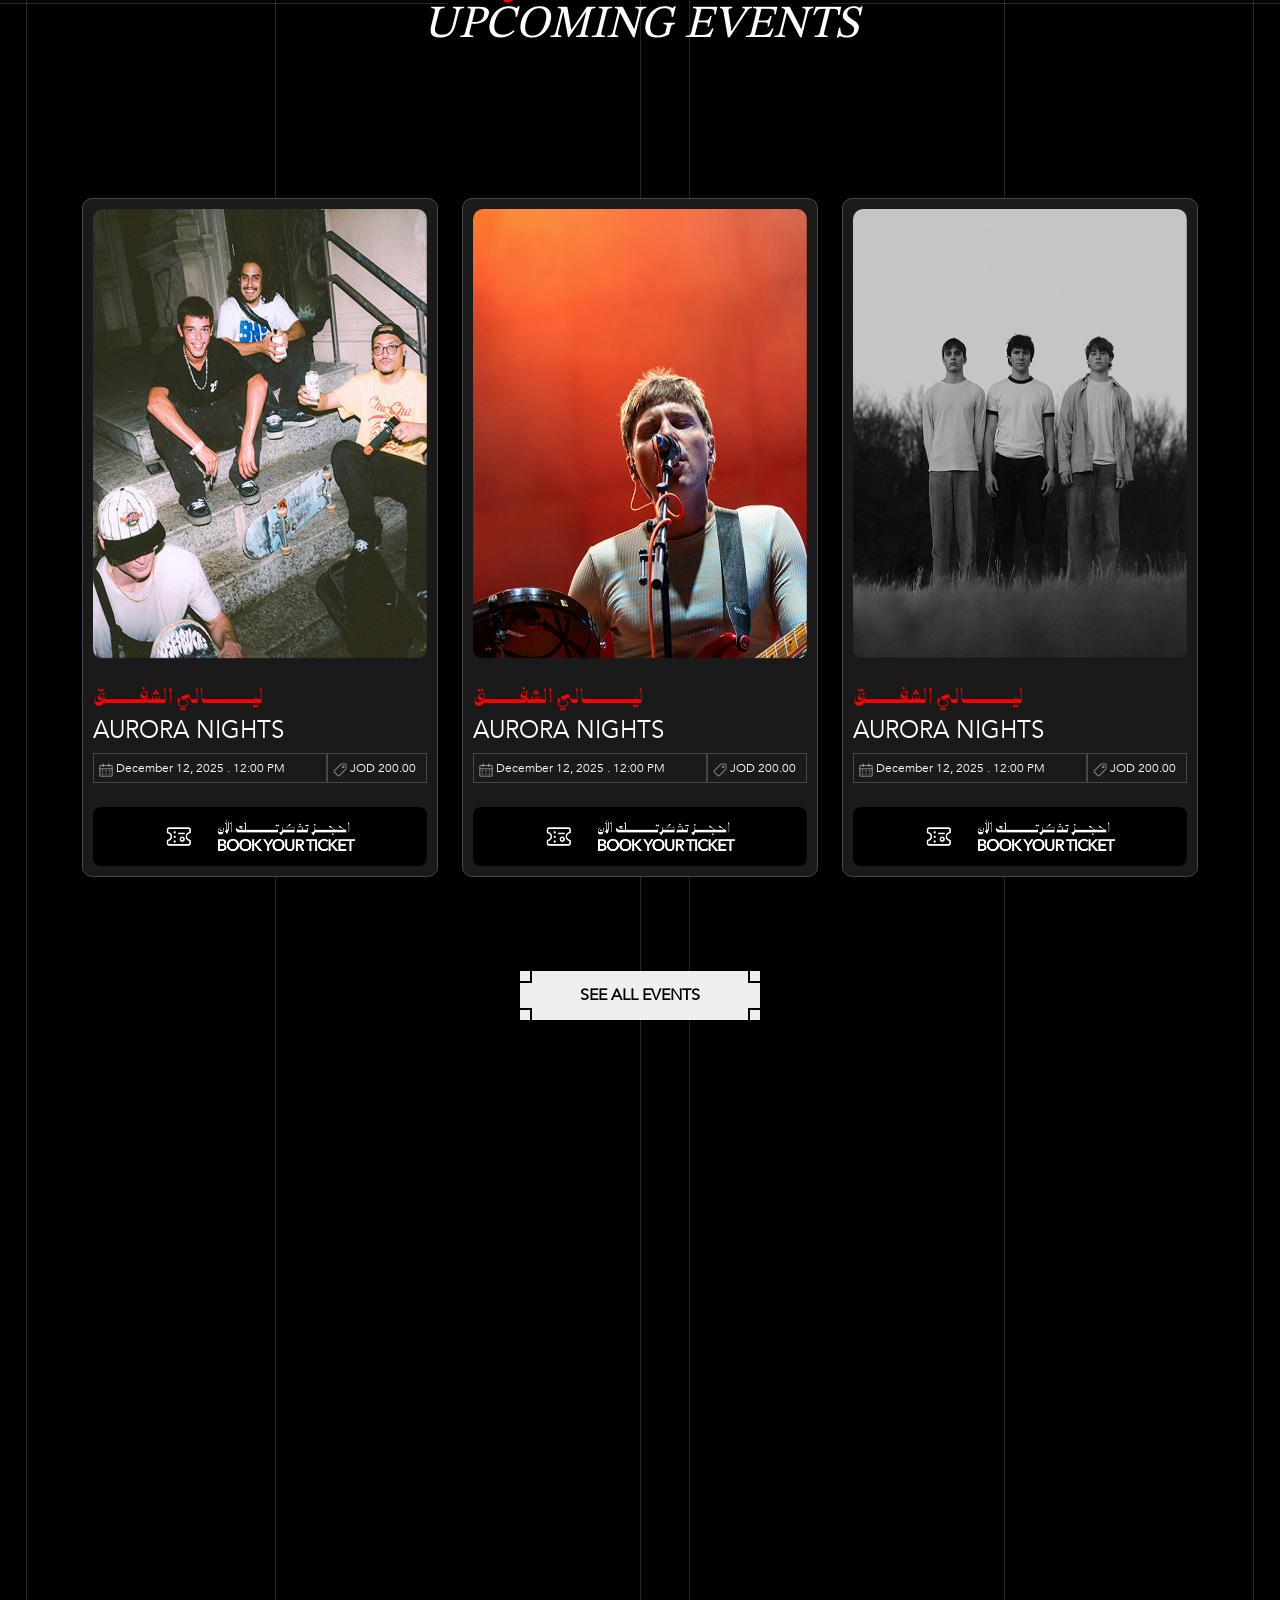
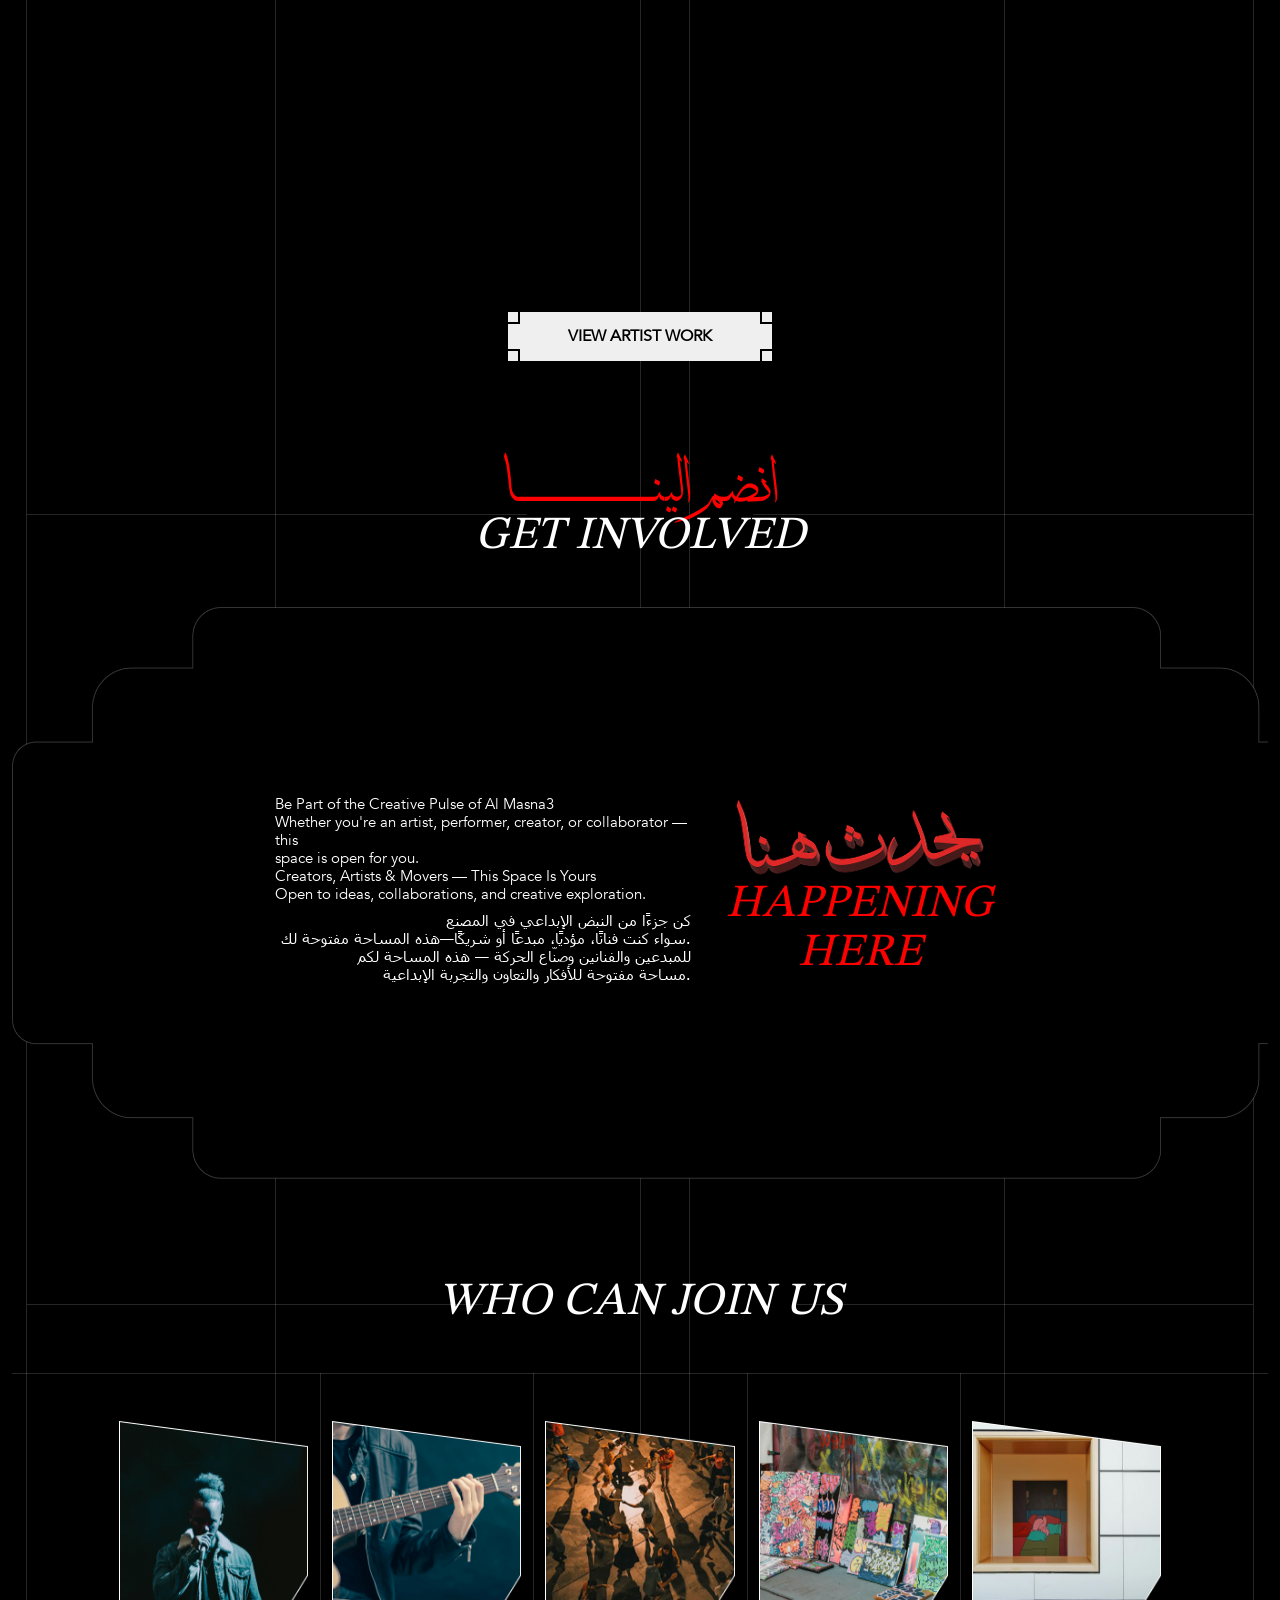
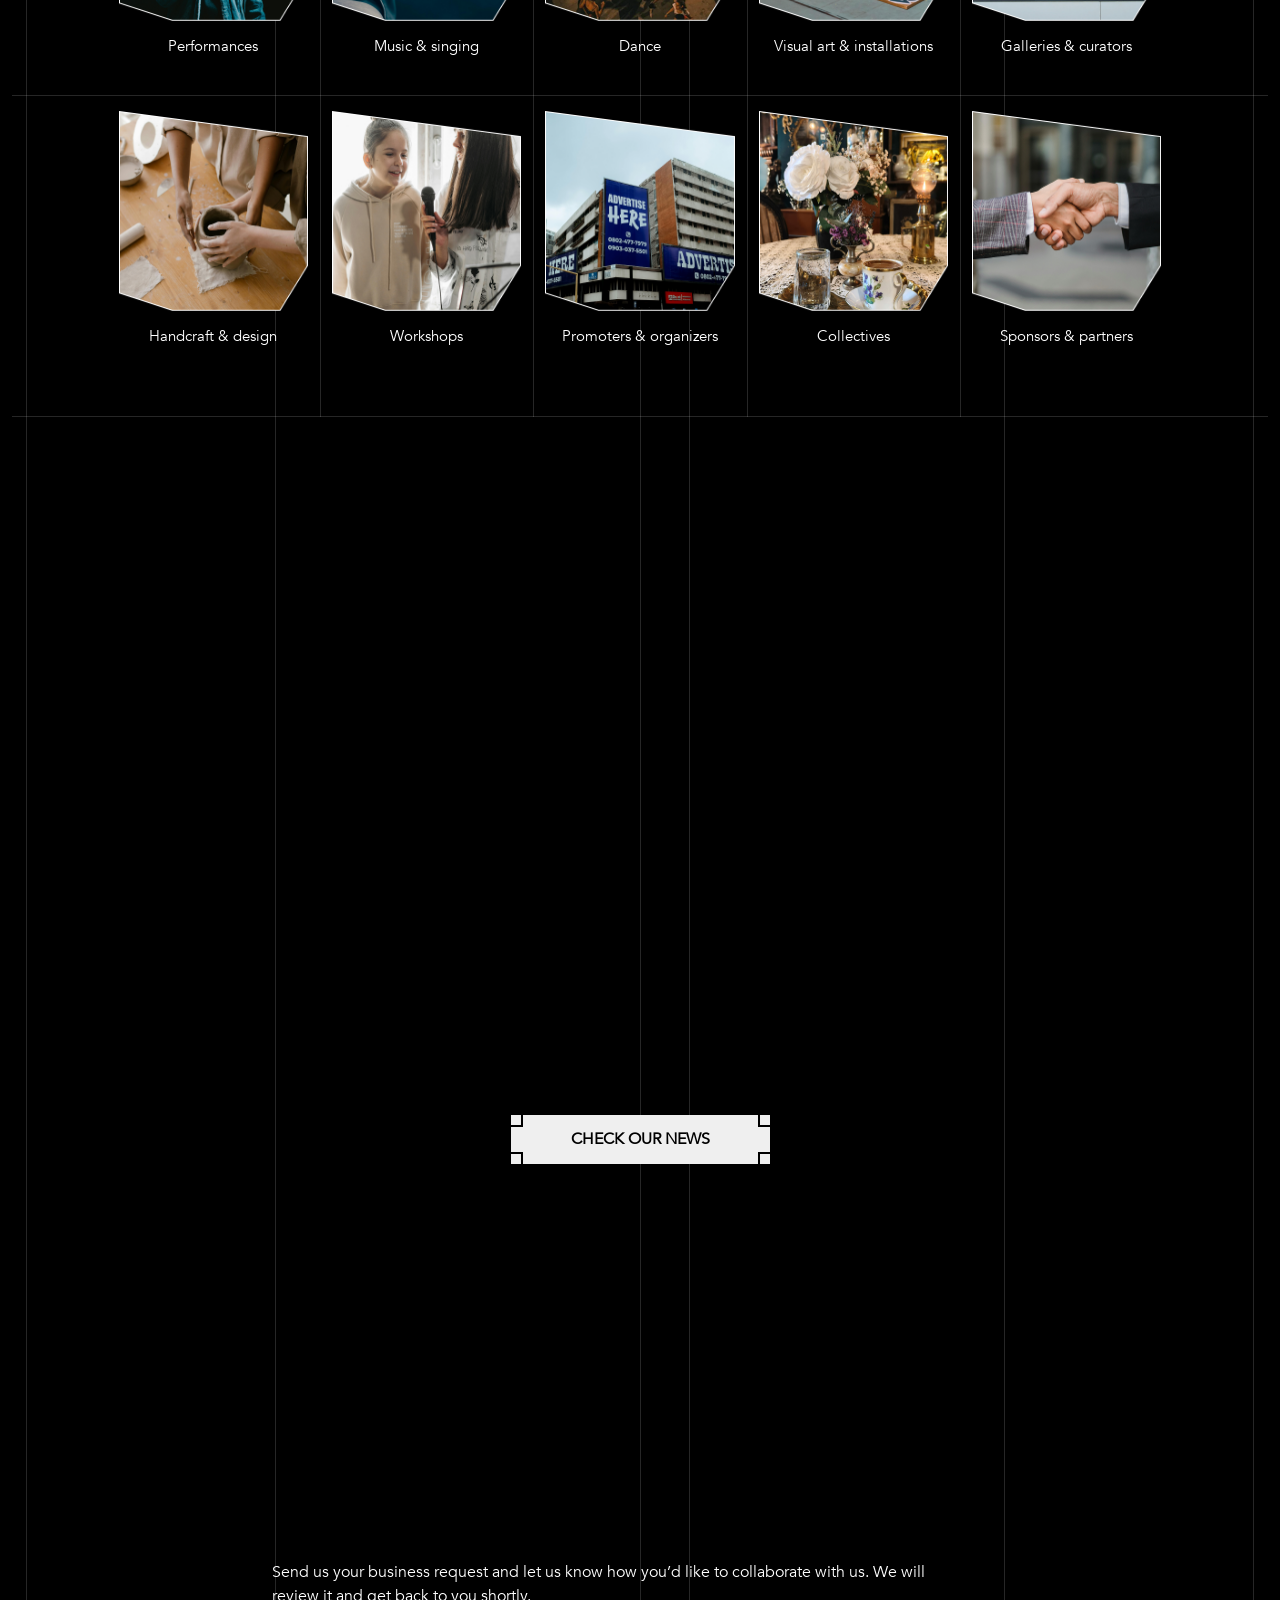
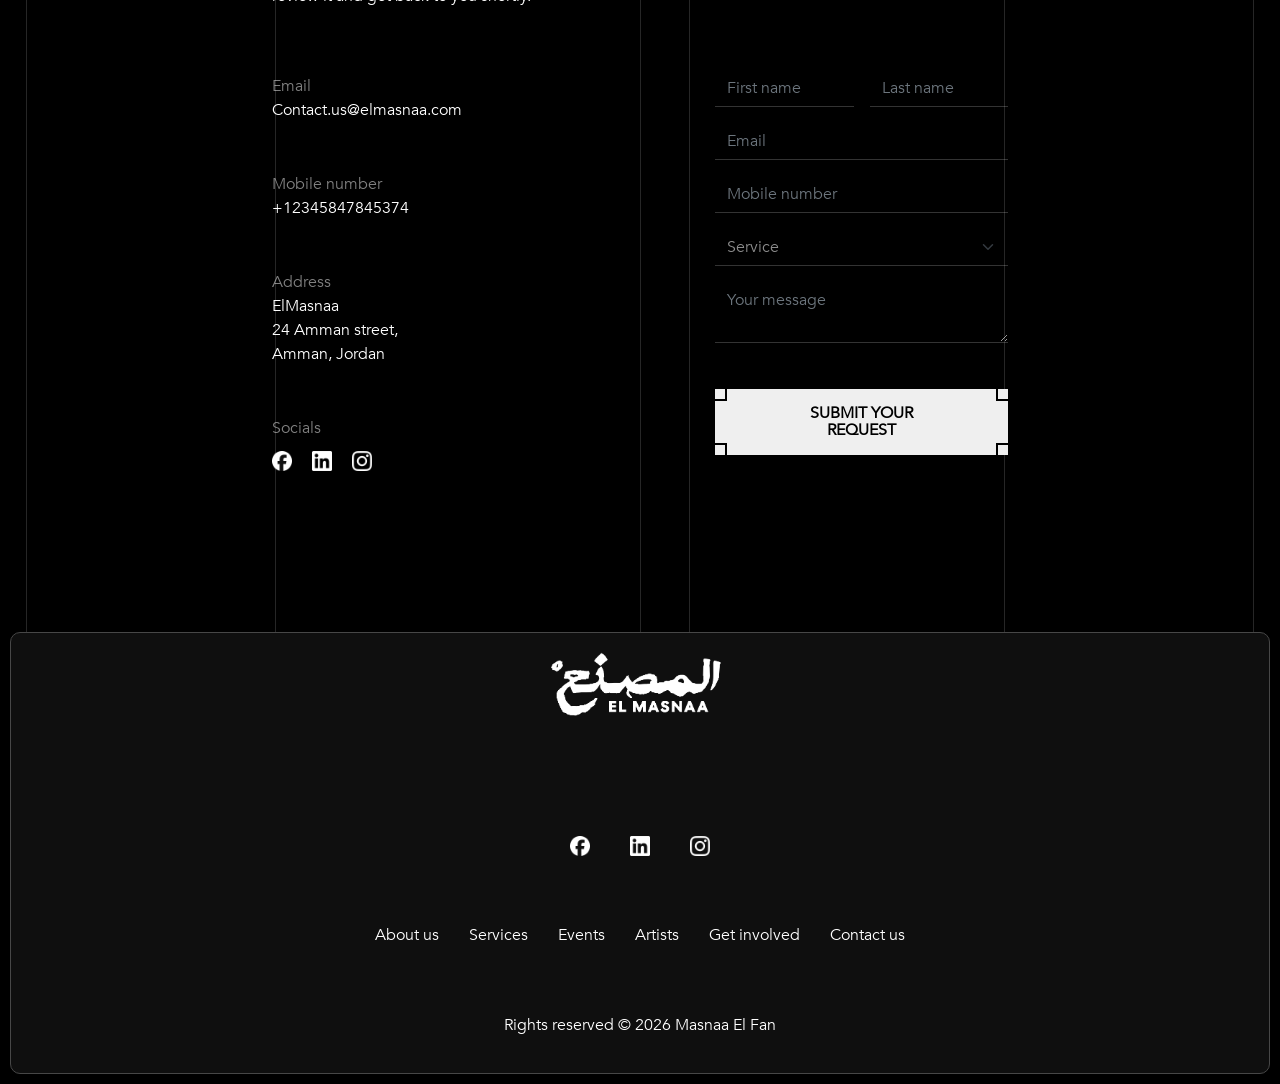
==== commit 7a8508e8: "14_3_upload" ====
--- a/index.html
+++ b/index.html
@@ -149,7 +149,7 @@
                         <div class="carousel-item active">
                             <img src="image/banner1.png" class="d-block w-100"
                                 alt="no-image">
-                            <div class="carousel-caption d-none d-md-block">
+                            <div class="carousel-caption">
                                 <div class="heading text-center">
                                     <h1 class="color-red-banner">
                                         هنا يلتقي الناس وتتقاطع <br> التجارب، وتتكوّن
@@ -161,7 +161,7 @@
                                         and <br> experiences
                                         collide.
                                     </h3>
-                                    <button class="custom-btn">
+                                    <button class="custom-btn" style="margin-top: 100px;">
                                         <span>SEE ALL EVENTS</span>
                                     </button>
                                 </div>
@@ -174,14 +174,14 @@
                                 <div class="heading text-center">
                                     <h1 class="color-red-banner">
                                         مجتمع يدعمك…
-                                        <br>
-                                        ومساحة تنتمي لها
+                                        و
+                                        <br>مساحة تنتمي لها
                                     </h1>
                                     <h3 class="color-white-banner">
                                         A community that lifts you… <br> be part of
                                         the movement
                                     </h3>
-                                    <button class="custom-btn">
+                                    <button class="custom-btn" style="margin-top: 100px;">
                                         <span>SEE ALL EVENTS</span>
                                     </button>
                                 </div>
@@ -190,19 +190,19 @@
                         <div class="carousel-item">
                             <img src="image/banner2.png" class="d-block w-100"
                                 alt="no-image">
-                            <div class="carousel-caption d-none d-md-block">
+                            <div class="carousel-caption">
                                 <div class="heading text-center">
                                     <h1 class="color-red-banner">
                                         شراكات تصنع تأثيرًا…
-                                        <br>
-                                        وتجارب تبقى
+                                        و
+                                        <br>تجارب تبقى
                                     </h1>
                                     <h3 class="color-white-banner">
                                         Partnerships that create impact… Let’s
                                         build something
                                         <br> together
                                     </h3>
-                                    <button class="custom-btn">
+                                    <button class="custom-btn"style="margin-top: 100px;">
                                         <span>SEE ALL EVENTS</span>
                                     </button>
                                 </div>
@@ -416,13 +416,10 @@
                                 style="height: 300px" />
                         </div>
                     </div>
-                    <p class="text-white text-center mt-5 pargraph-artist w-100" style="font-size: 22px;">
-                        Lorem Ipsum is simply dummy text of the printing and
-                        typesetting
-                        industry. Lorem Ipsum has <br> been the industry's standard
-                        dummy
-                        text ever
-                        since the 1500s, when an unknown
+                    <p class="text-white text-center mt-5 pargraph-artist w-100" style="font-size: 20px;">
+                       Lorem Ipsum is simply dummy text of the printing and typesetting industry. Lorem Ipsum has been the
+                       <br>
+                        industry's standard dummy text ever since the 1500s, when an unknown printer took a ga
                     </p>
                     </div>
                     <div class="col-lg-1 col-12"></div>
--- a/css/style.css
+++ b/css/style.css
@@ -333,12 +333,12 @@
 }
 .bg-involved .title-en {
   font-family: Avenir;
-  font-size: 20px;
+  font-size: 15px;
 }
 .bg-involved .title-ar {
   font-family: Tahoma;
   font-weight: 400;
-  font-size: 20px;
+  font-size: 15px;
   text-align: right;
 }
 .bg-involved .title {
@@ -793,16 +793,16 @@
   background-color: var(--black-color);
 }
 .num-ticket {
-  border-radius: 24px;
+  border-radius: 15px;
   border: 1px solid #fff;
   background: #000;
   display: flex;
-  height: 69px;
+  height: 60px;
   padding: 0 24px;
   justify-content: center;
   align-items: center;
   gap: 35px;
-  width: 45%;
+  width: 43%;
   position: relative;
 }
 .num-ticket::after {
@@ -1015,7 +1015,32 @@
   .vector::after,
   .line,
   .main-title::before,
-  .main-title::after {
+  .main-title::after,
+  .vector1,
+  .vector2,
+  .vector3,
+  .vector4,
+  .vector5,
+  .vector6,
+  .vector7,
+  .line-about::after,
+  .list-about .active::before {
     display: none;
   }
-}
+  .num-ticket{
+    width: 80%;
+  }
+}
+
+@media (max-width: 867px) {
+  .color-red-banner {
+    font-size: 50px;
+  }
+  .color-white-banner{
+    font-size: 40px;
+  }
+  .bg-involved,
+  .bg-event-details{
+    background-image: none;
+  }
+}
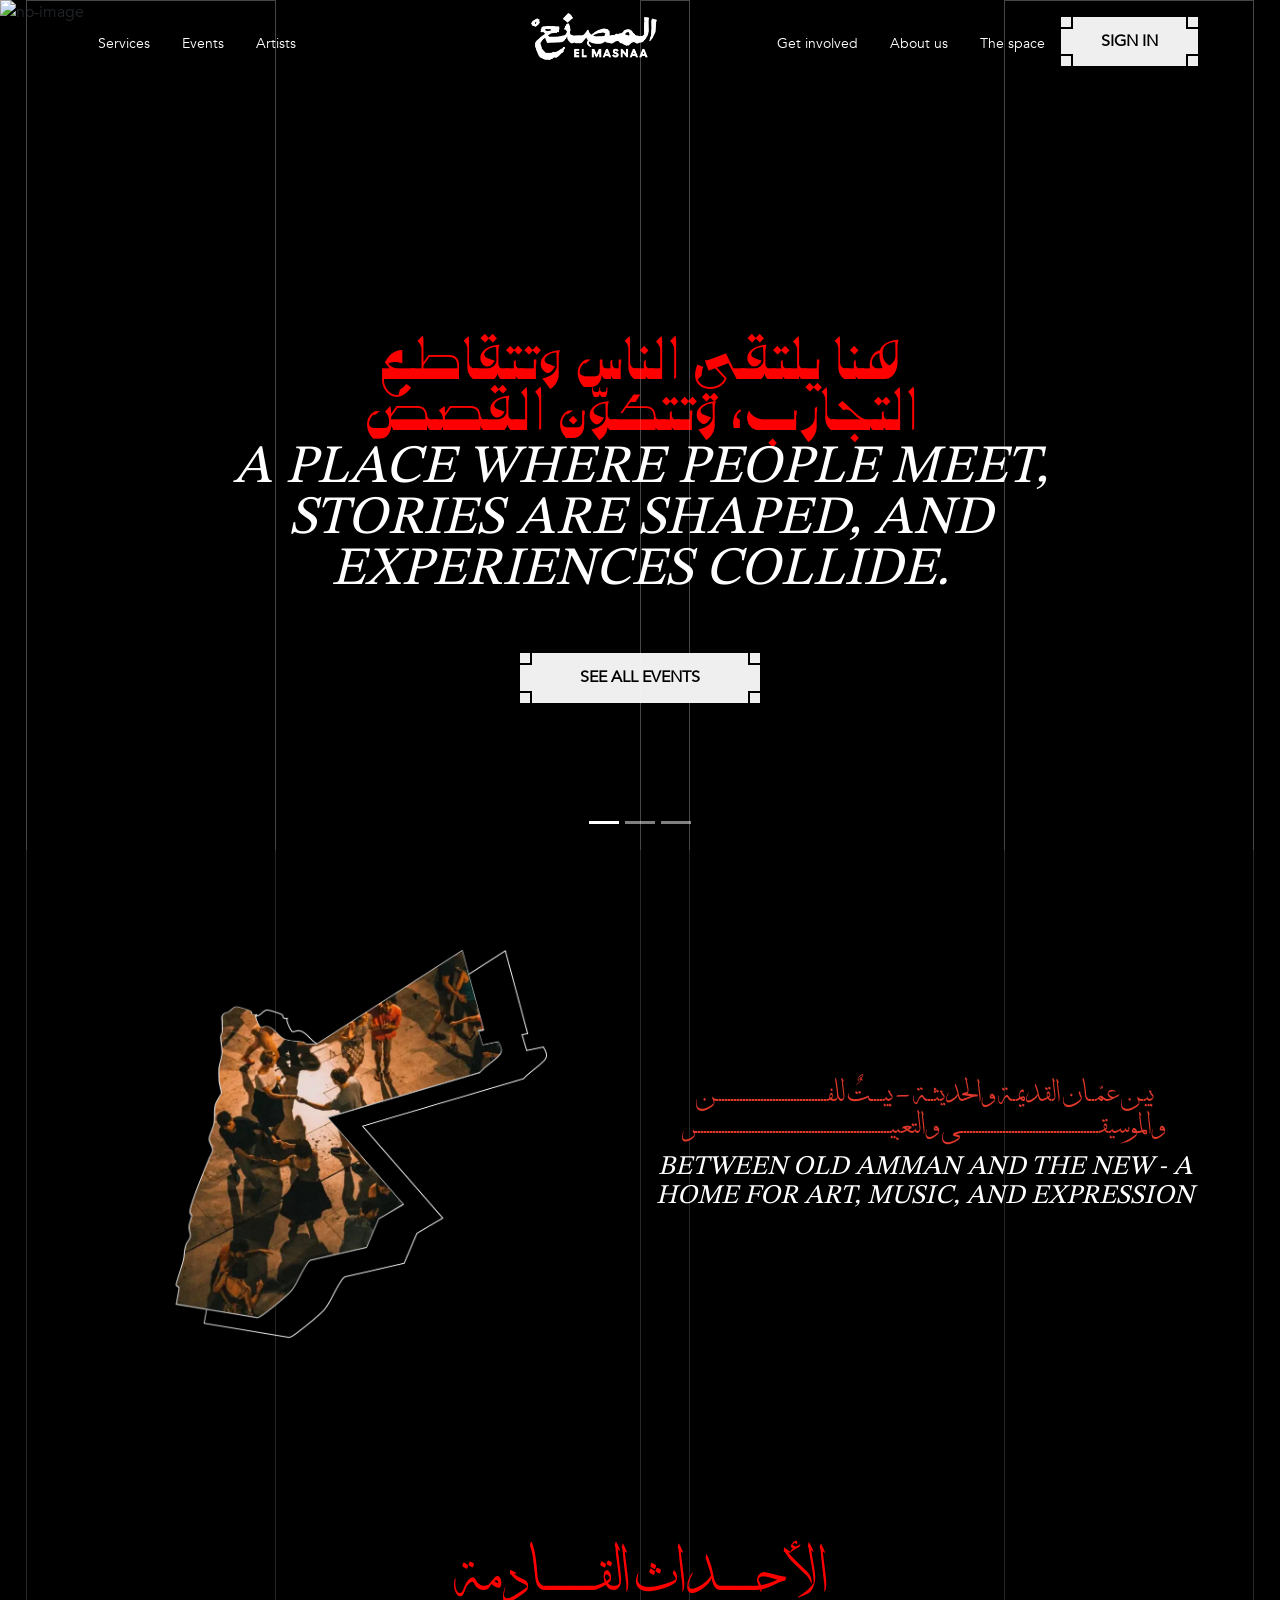
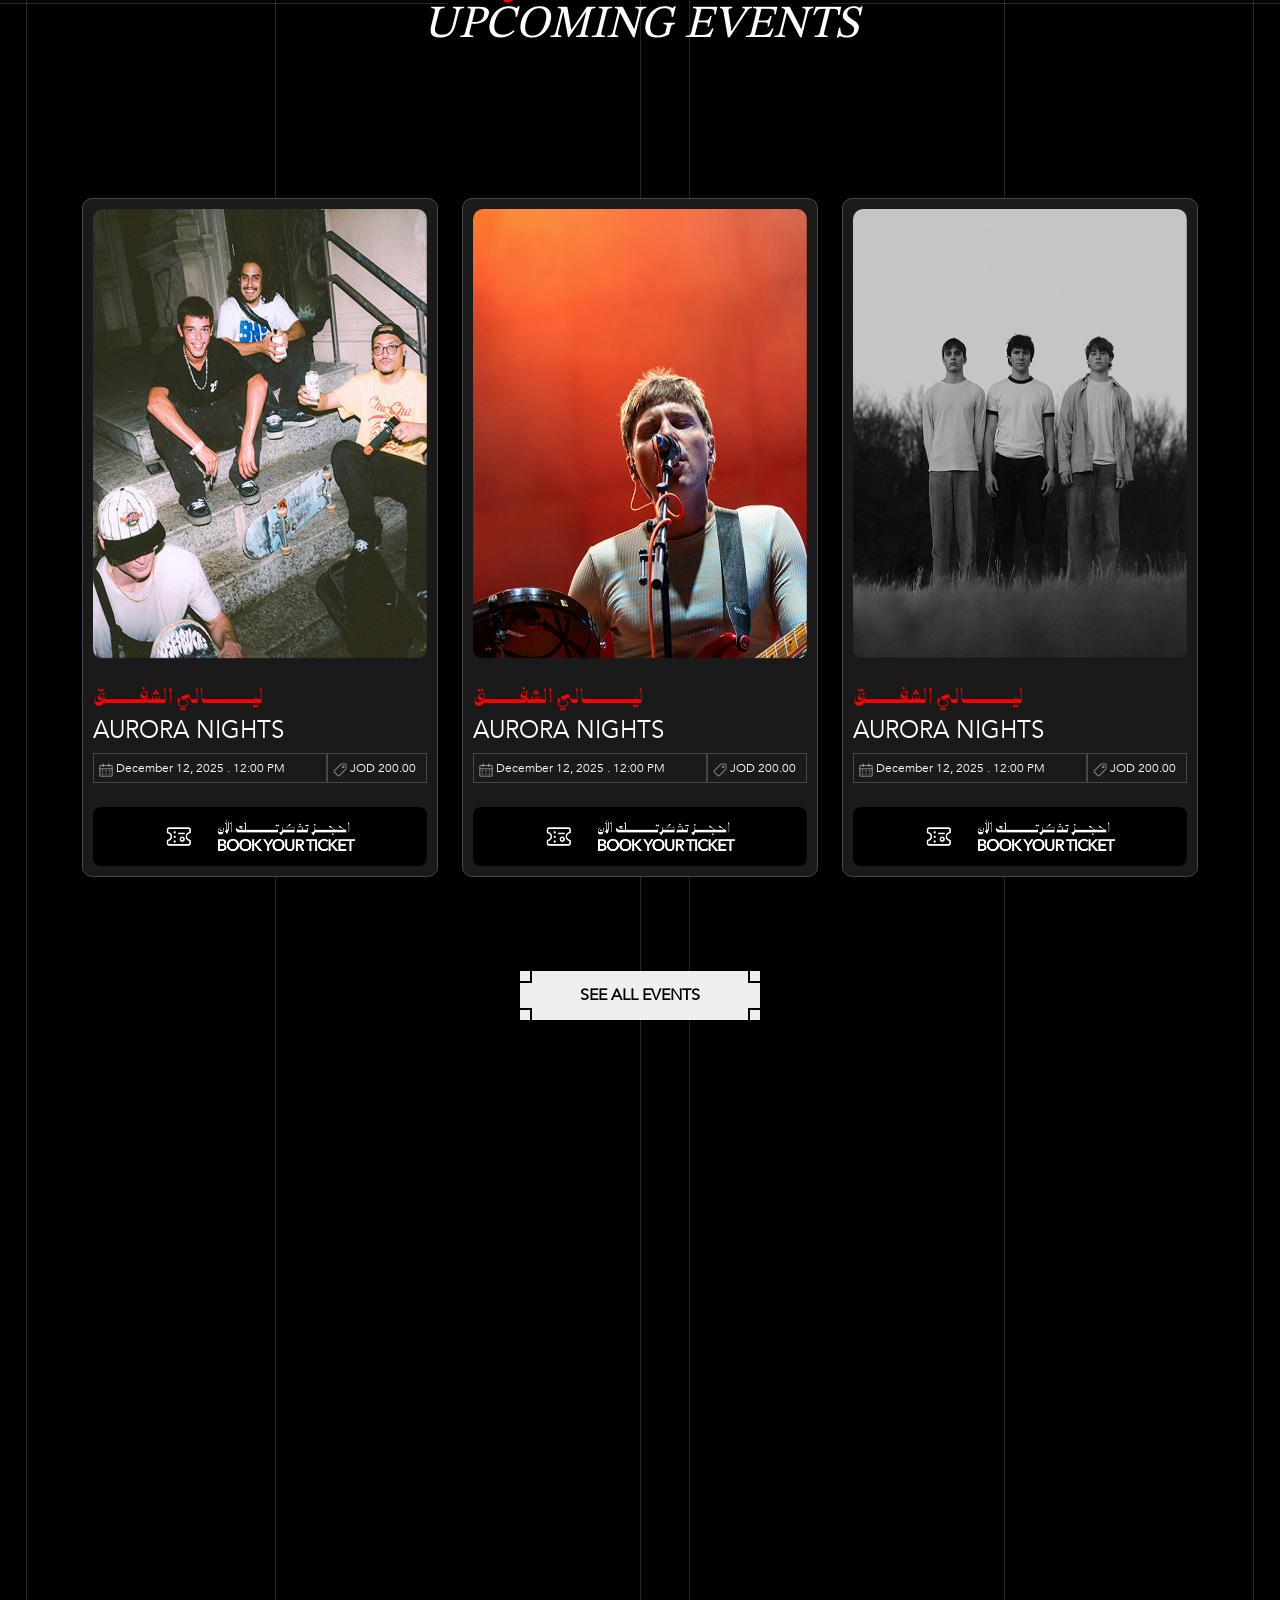
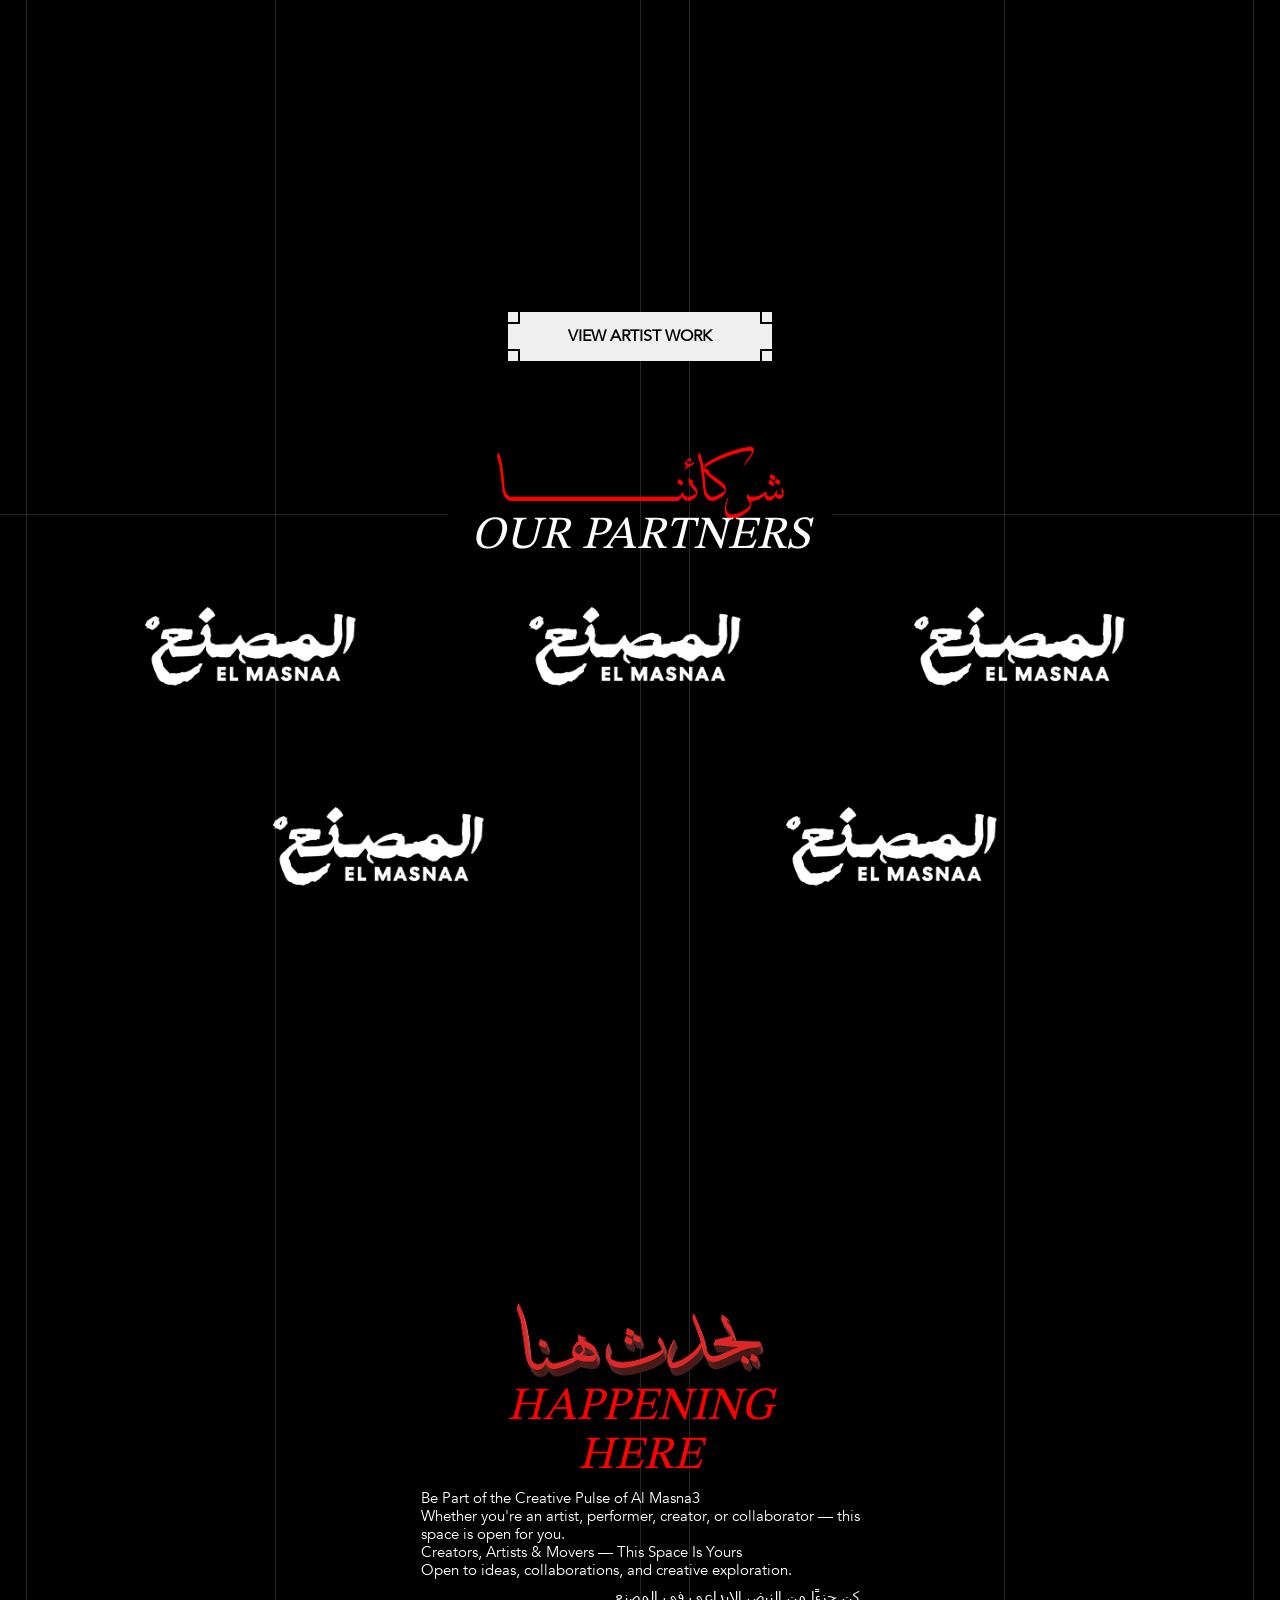
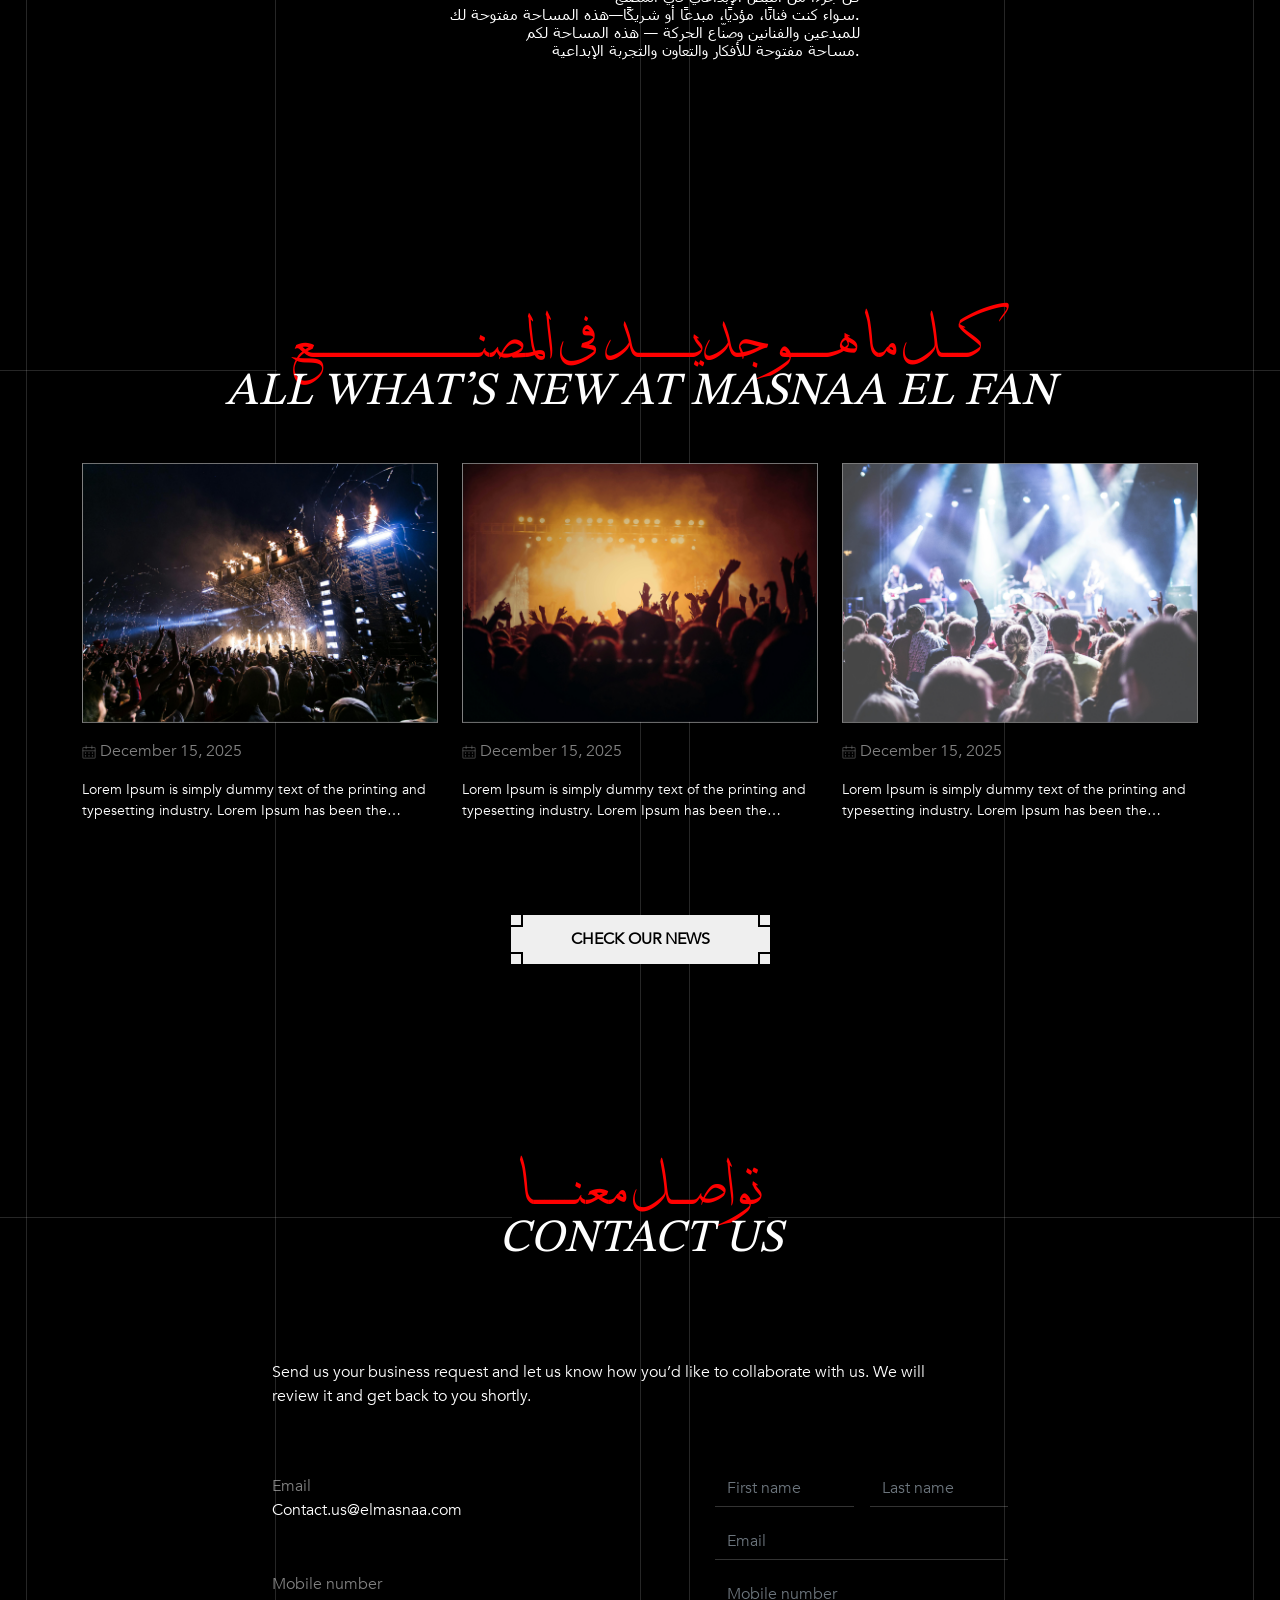
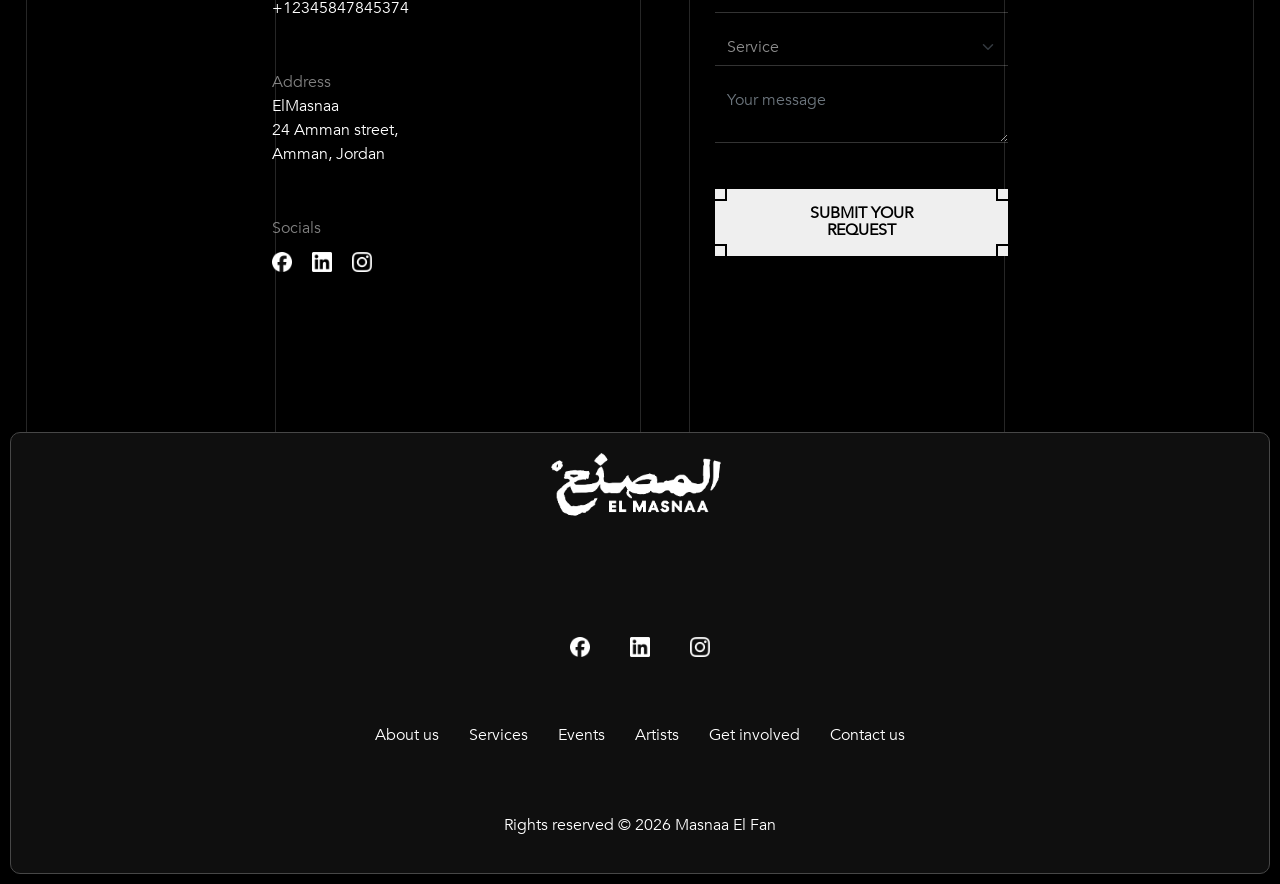
==== commit 76a566f0: "18_3_upload" ====
--- a/index.html
+++ b/index.html
@@ -28,6 +28,7 @@
         <img src="image/load.gif">
     </div> -->
         <div class="landing">
+            <div class="line"></div>
             <!-- nav bar -->
             <nav class="navbar navbar-expand-lg d-lg-none d-block">
                 <div class="container">
@@ -97,13 +98,18 @@
                             <a class="nav-link p-lg-3"
                                 href="artist.html">Artists</a>
                         </li>
+                         <li>
+                            <button class="custom-btn" style="margin-top: 0; padding: 16px 40px; visibility: hidden;" data-bs-toggle="modal" data-bs-target="#exampleModal2">
+                                        <span>Sign in</span>
+                                    </button>
+                        </li>
                     </ul>
                     <a class="navbar-brand" href="index.html">
                         <img
                             src="image/logo.png"
                             alt="logo"
                             class="logo"
-                            style="height: 80px" />
+                            style="height: 60px" />
                     </a>
                     <ul class="navbar-nav">
                         <li class="nav-item">
@@ -161,7 +167,7 @@
                                         and <br> experiences
                                         collide.
                                     </h3>
-                                    <button class="custom-btn" style="margin-top: 100px;">
+                                    <button class="custom-btn" style="margin-top: 50px;">
                                         <span>SEE ALL EVENTS</span>
                                     </button>
                                 </div>
@@ -172,7 +178,7 @@
                                 alt="no-image">
                             <div class="carousel-caption">
                                 <div class="heading text-center">
-                                    <h1 class="color-red-banner">
+                                    <h1 class="color-red-banner mt-5">
                                         مجتمع يدعمك…
                                         و
                                         <br>مساحة تنتمي لها
@@ -181,7 +187,7 @@
                                         A community that lifts you… <br> be part of
                                         the movement
                                     </h3>
-                                    <button class="custom-btn" style="margin-top: 100px;">
+                                    <button class="custom-btn" style="margin-top: 50px;">
                                         <span>SEE ALL EVENTS</span>
                                     </button>
                                 </div>
@@ -202,7 +208,7 @@
                                         build something
                                         <br> together
                                     </h3>
-                                    <button class="custom-btn"style="margin-top: 100px;">
+                                    <button class="custom-btn"style="margin-top: 50px;">
                                         <span>SEE ALL EVENTS</span>
                                     </button>
                                 </div>
@@ -433,6 +439,28 @@
             </div>
         </div>
 
+        <!-- partner -->
+         <div class="partner padding-100">
+            <div class="container">
+                <div class="main-title wow fadeIn mb-5" data-wow-duration="1s"
+                    data-wow-offset="200">
+                    <h1 class="color-red text-center">
+                        شركائنـــــــــــــــــــــــــــــــــا
+                    </h1>
+                    <h3 class="text-center text-white">
+                        OUR partners
+                    </h3>
+                </div>
+                <div class="partner-logos">
+                    <img src="image/logo.png" alt="Partner 1" class="img-fluid" />
+                    <img src="image/logo.png" alt="Partner 2" class="img-fluid" />
+                    <img src="image/logo.png" alt="Partner 3" class="img-fluid" />
+                    <img src="image/logo.png" alt="Partner 2" class="img-fluid" />
+                    <img src="image/logo.png" alt="Partner 3" class="img-fluid" />
+                </div>
+            </div>
+         </div>
+
         <!-- get involved -->
         <div class="padding-100 involved-section">
             <div class="container-fluid">
@@ -443,8 +471,18 @@
                     <h3 class="text-center text-white">Get Involved</h3>
                 </div>
                 <div class="bg-involved">
-                    <div class="row">
-                        <div class="col-lg-7 col-12">
+                    <!-- <div class="row"> -->
+                          <div
+                            class="d-flex flex-column align-items-center justify-content-center">
+                            <img src="image/title.png" alt="Happening Here"
+                            style="height: 80px;"
+                                class="img-fluid" />
+                            <h2 class="color-red text-center title">
+                                HAPPENING <br />
+                                HERE
+                            </h2>
+                        </div>
+                        <div>
                             <h5 class="text-white title-en">
                                 Be Part of the Creative Pulse of Al Masna3
                                 <br>
@@ -472,24 +510,14 @@
                                 والتجربة الإبداعية.
                             </h5>
                         </div>
-                        <div
-                            class="col-lg-5 col-12 d-flex flex-column align-items-center justify-content-center">
-                            <img src="image/title.png" alt="Happening Here"
-                            style="height: 80px;"
-                                class="img-fluid" />
-                            <h2 class="color-red text-center title">
-                                HAPPENING <br />
-                                HERE
-                            </h2>
-                        </div>
-                    </div>
+                    <!-- </div> -->
                 </div>
             </div>
         </div>
 
         <!-- service -->
 
-        <div class="service">
+        <!-- <div class="service">
             <div class="container-fluid">
                 <div class="main-title wow fadeIn mb-5" data-wow-duration="1s"
                     data-wow-offset="200">
@@ -617,7 +645,7 @@
                   <div class="vector7"></div>
                 </div>
             </div>
-        </div>
+        </div> -->
 
         <!-- project -->
         <div class="padding-100 project-section">
--- a/css/style.css
+++ b/css/style.css
@@ -95,7 +95,7 @@
   top: 0;
   left: 0;
   width: 100%;
-  z-index: -3;
+  /* z-index: -3; */
 }
 .carousel {
   height: 850px;
@@ -321,11 +321,12 @@
   font-size: 12px;
 }
 .bg-involved {
-  background-image: url("../image/bg-involved.png");
+  /* background-image: url("../image/bg-involved.png");
   background-size: cover;
   background-repeat: no-repeat;
-  height: 572px;
-  display: flex;
+  height: 572px; */
+  display: flex;
+  flex-direction: column;
   justify-content: center;
   align-items: center;
   padding: 50px;
@@ -861,7 +862,46 @@
   margin-bottom: 0;
   margin-left: 20px;
 }
+.partner-logos{
+  display: flex;
+  justify-content: space-evenly;
+  flex-wrap: wrap;
+  gap: 100px;
+}
+.partner-logos img{
+  height: 100px;
+}
+.bg-comming-soon .main-title h1{
+  font-family: Momken;
+}
 /* draw vector */
+.landing{
+  position: relative;
+}
+.landing::before {
+  content: "";
+  width: 250px;
+  height: 100%;
+  position: absolute;
+  top: 0;
+  left: 2%;
+  background-color: transparent;
+  border: 1px solid #ffffff26;
+  z-index: 3;
+  border-bottom: none;
+}
+.landing::after {
+  content: "";
+  width: 250px;
+  height: 100%;
+  position: absolute;
+  top: 0;
+  right: 2%;
+  background-color: transparent;
+  border: 1px solid #ffffff26;
+  /* z-index: -1; */
+   border-bottom: none;
+}
 
 .vector {
   position: relative;
@@ -898,6 +938,10 @@
   background-color: transparent;
   border: 1px solid #ffffff26;
   z-index: -1;
+  border-bottom: none;
+}
+.landing .line{
+  z-index: 2;
 }
 .main-title::before {
   content: "";
